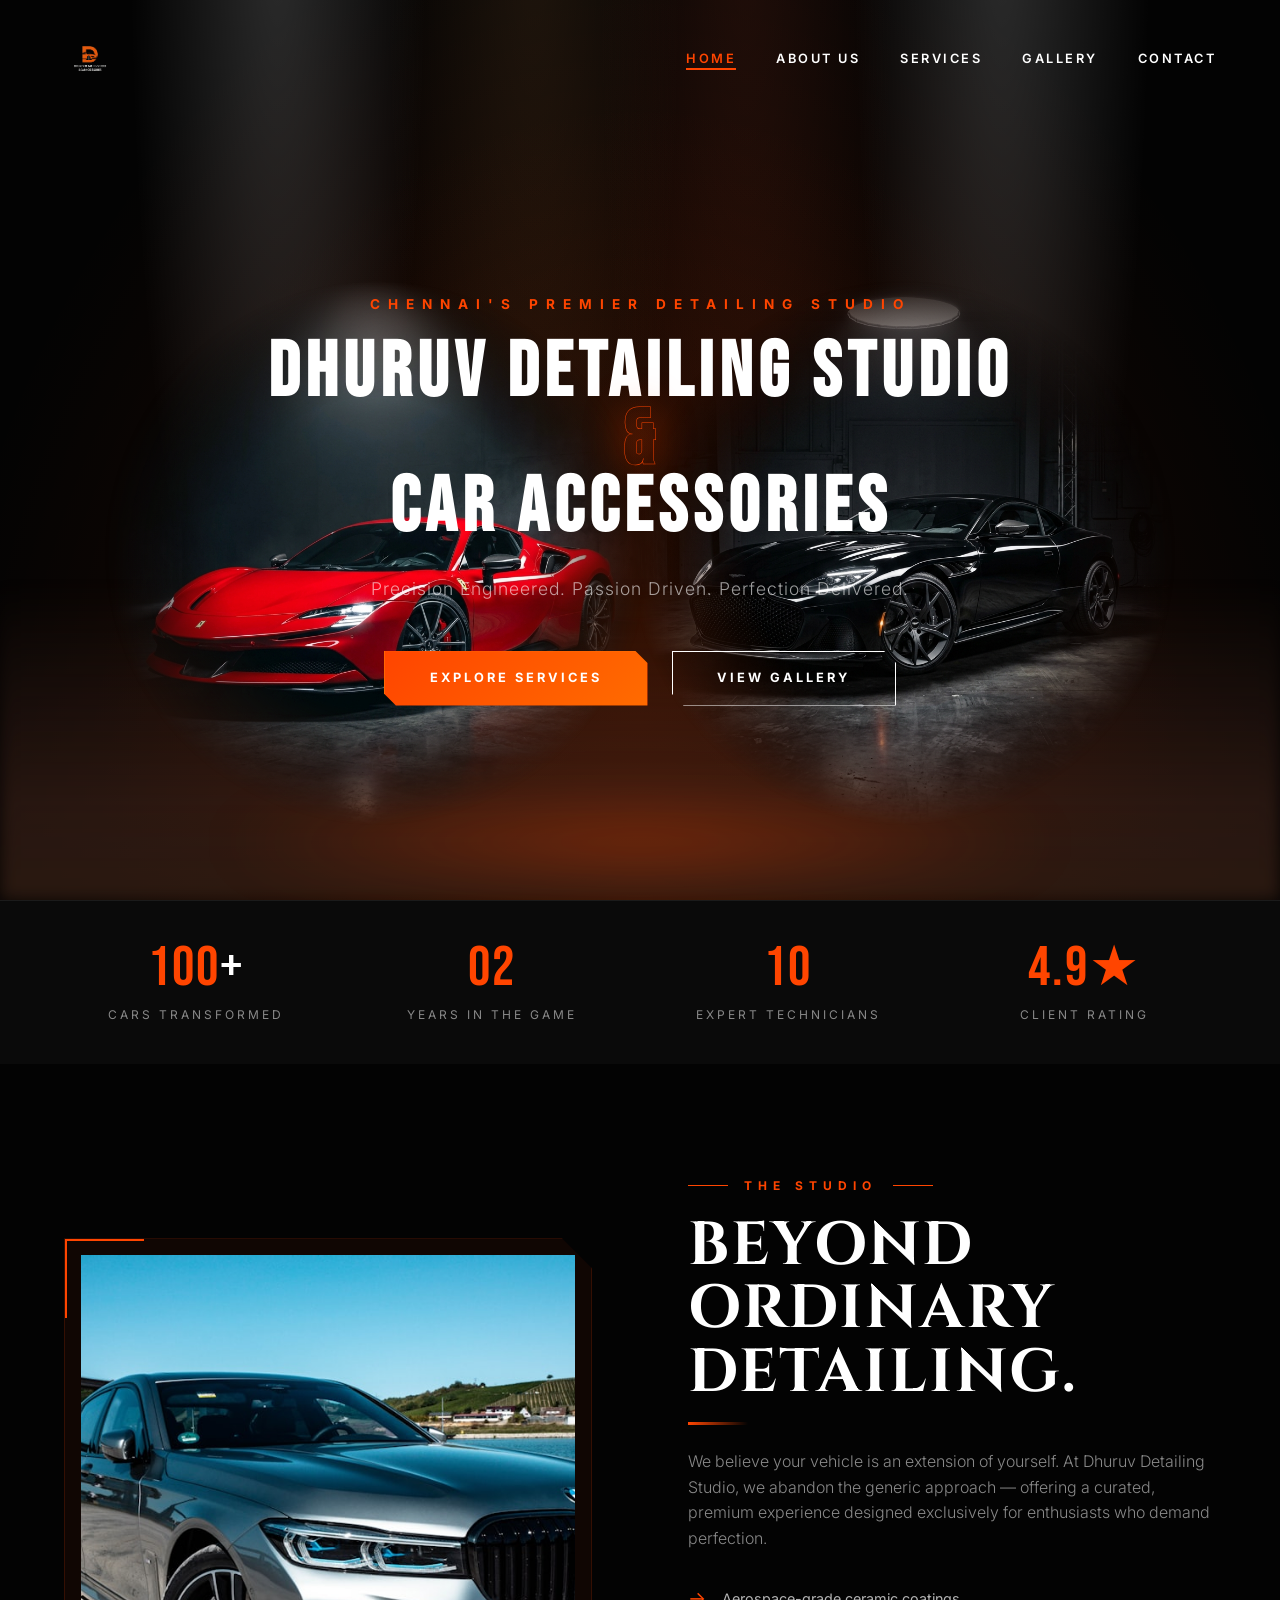
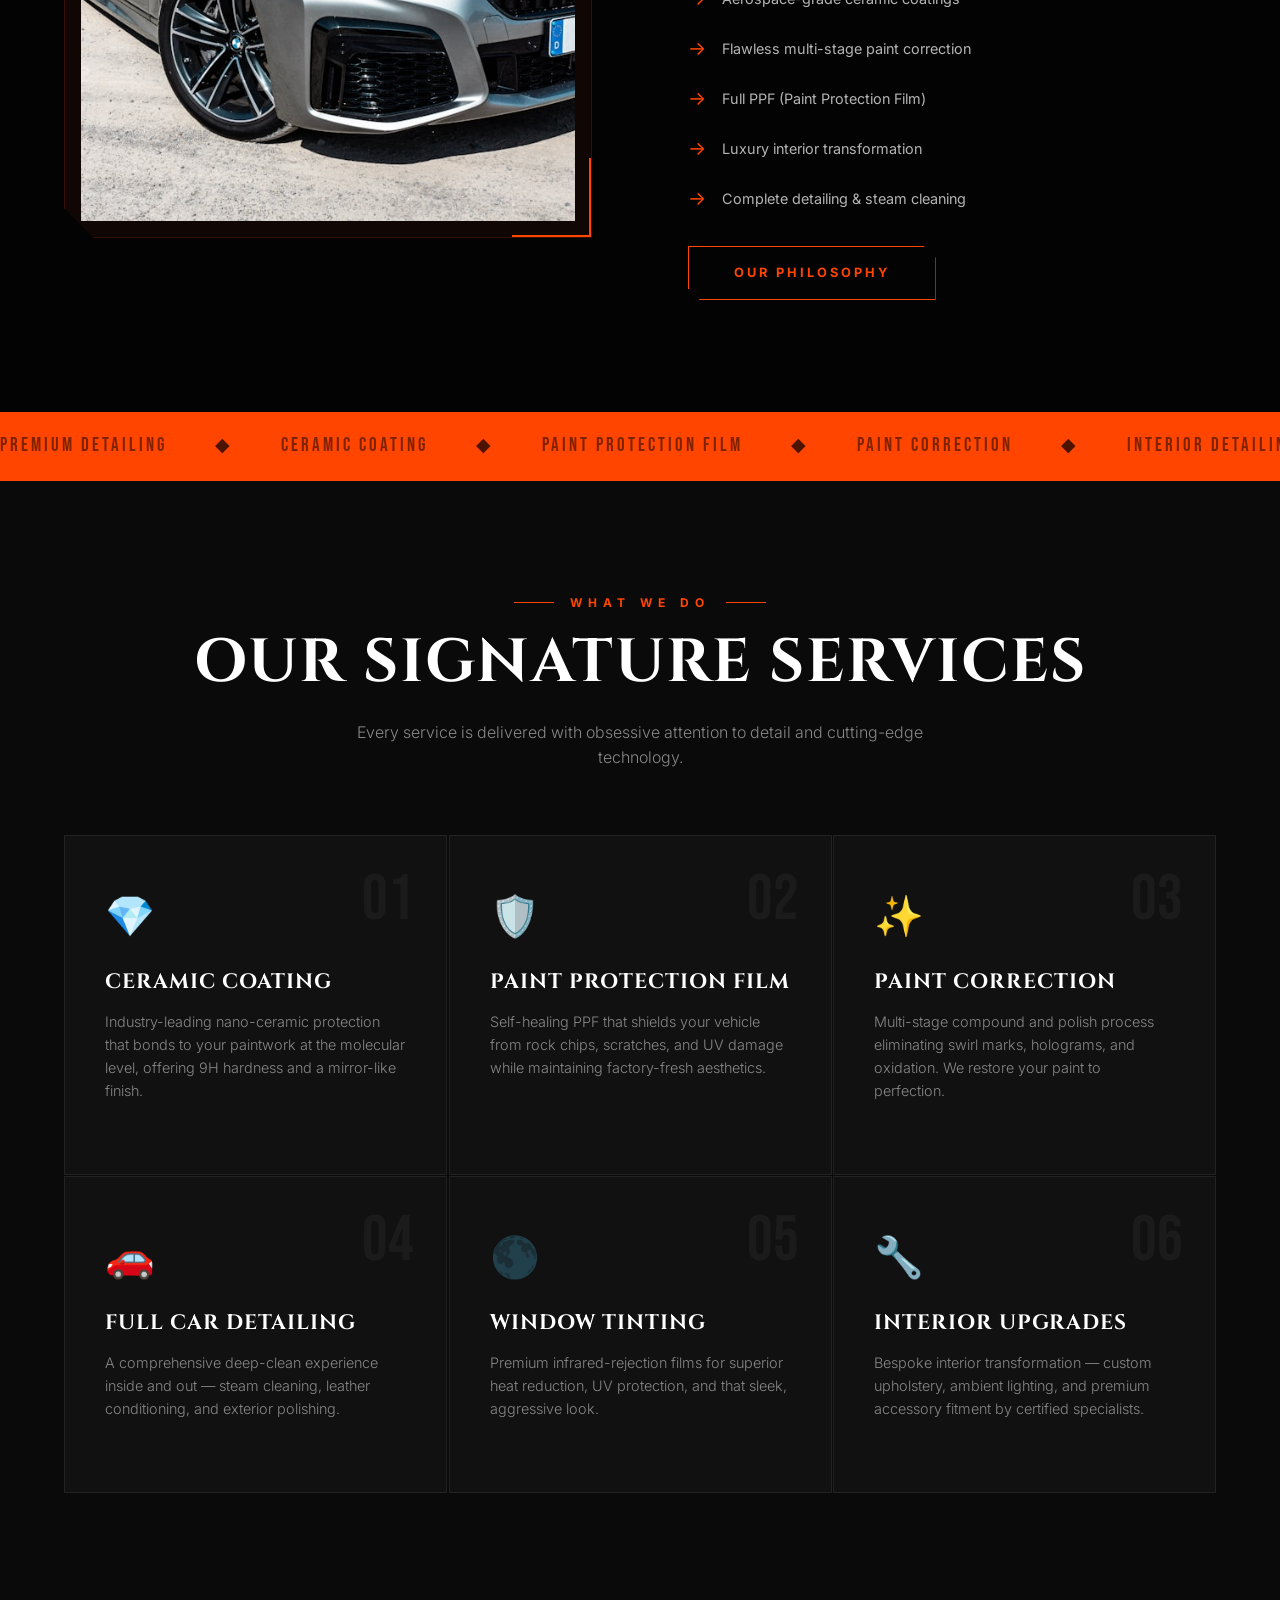
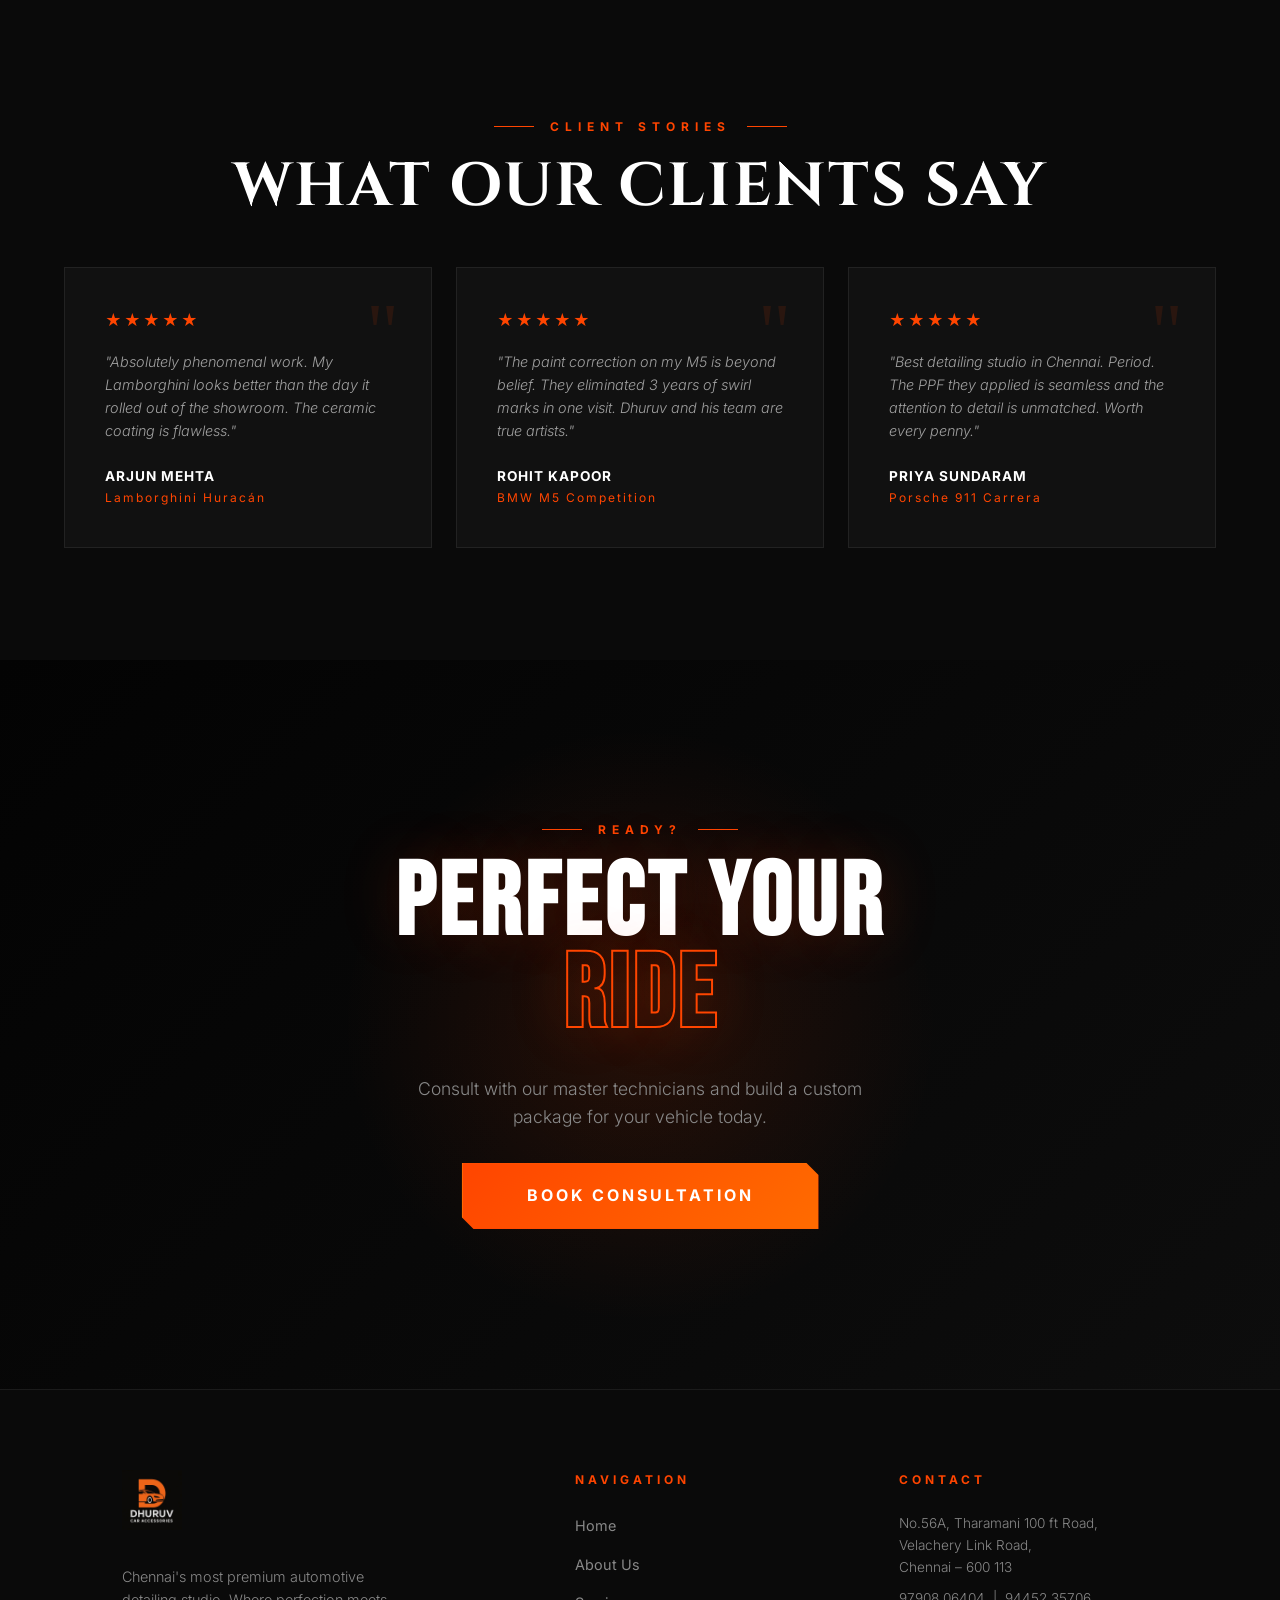
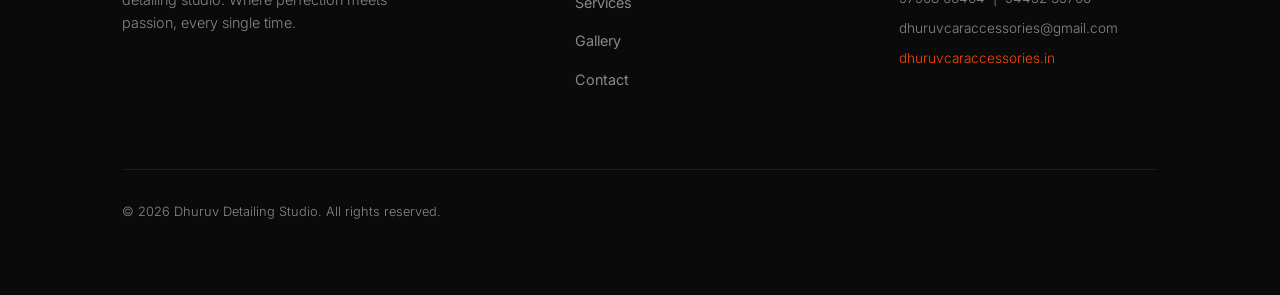
==== index.html @ 0f6fcf94 "new update" ====
<!DOCTYPE html>
<html lang="en">

<head>
    <meta charset="UTF-8">
    <meta name="viewport" content="width=device-width, initial-scale=1.0">
    <title>Dhuruv Detailing Studio | Premium Automotive Detailing Chennai</title>
    <meta name="description"
        content="Chennai's most premium automotive detailing studio. Paint correction, ceramic coatings, PPF & luxury interior upgrades. Grand Opening April 20, 2026.">
    <link rel="preconnect" href="https://fonts.googleapis.com">
    <link rel="preconnect" href="https://fonts.gstatic.com" crossorigin>
    <link
        href="https://fonts.googleapis.com/css2?family=Bebas+Neue&family=Cinzel:wght@400;700;900&family=Inter:wght@300;400;600;700&display=swap"
        rel="stylesheet">
    <link rel="stylesheet" href="style.css">
    <style>
        /* Page-specific overrides */
        .hero-img-overlay {
            position: absolute;
            inset: 0;
            z-index: 1;
            background: radial-gradient(ellipse at 50% 100%, rgba(255, 69, 0, 0.15) 0%, transparent 80%);
        }

        .car-container {
            position: absolute;
            bottom: 8%;
            left: 50%;
            transform: translateX(-50%);
            width: 100%;
            max-width: 1200px;
            display: flex;
            justify-content: center;
            align-items: flex-end;
            z-index: 6;
        }

        .car-red {
            width: 48%;
            max-width: 550px;
            object-fit: contain;
            opacity: 0;
            mix-blend-mode: lighten;
            -webkit-mask-image: radial-gradient(ellipse at center, rgba(0, 0, 0, 1) 40%, rgba(0, 0, 0, 0) 70%);
            mask-image: radial-gradient(ellipse at center, rgba(0, 0, 0, 1) 40%, rgba(0, 0, 0, 0) 70%);
            animation: carRevealLeft 2s cubic-bezier(0.16, 1, 0.3, 1) 0.6s forwards;
            margin-right: -2%;
            z-index: 2;
        }

        .car-black {
            width: 48%;
            max-width: 550px;
            object-fit: contain;
            opacity: 0;
            mix-blend-mode: lighten;
            -webkit-mask-image: radial-gradient(ellipse at center, rgba(0, 0, 0, 1) 40%, rgba(0, 0, 0, 0) 70%);
            mask-image: radial-gradient(ellipse at center, rgba(0, 0, 0, 1) 40%, rgba(0, 0, 0, 0) 70%);
            animation: carRevealRight 2s cubic-bezier(0.16, 1, 0.3, 1) 0.8s forwards;
            z-index: 1;
        }

        @keyframes carRevealLeft {
            from {
                opacity: 0;
                transform: translateX(-150px) translateY(30px) scale(0.95);
            }

            to {
                opacity: 1;
                transform: translateX(0) translateY(0) scale(1);
            }
        }

        @keyframes carRevealRight {
            from {
                opacity: 0;
                transform: translateX(150px) translateY(30px) scale(0.95);
            }

            to {
                opacity: 1;
                transform: translateX(0) translateY(0) scale(1);
            }
        }

        .car-glow-floor {
            position: absolute;
            bottom: 2%;
            left: 50%;
            transform: translateX(-50%);
            width: 1000px;
            max-width: 90%;
            height: 80px;
            background: radial-gradient(ellipse, rgba(255, 69, 0, 0.5) 0%, transparent 60%);
            z-index: 5;
            filter: blur(30px);
            animation: floorGlowPulse 4s ease-in-out infinite;
        }

        @keyframes floorGlowPulse {

            0%,
            100% {
                opacity: 0.8;
                transform: translateX(-50%) scaleX(1);
            }

            50% {
                opacity: 1;
                transform: translateX(-50%) scaleX(1.15);
            }
        }
        
        /* Testimonials */
        .testimonials-section {
            background: var(--clr-bg-2);
        }

        .testimonials-grid {
            display: grid;
            grid-template-columns: repeat(3, 1fr);
            gap: 1.5rem;
            margin-top: 3rem;
        }

        .testimonial-card {
            background: var(--clr-bg-3);
            border: 1px solid var(--clr-border);
            padding: 2.5rem;
            position: relative;
            transition: var(--transition);
        }

        .testimonial-card:hover {
            border-color: rgba(255, 69, 0, 0.2);
            transform: translateY(-4px);
        }

        .testimonial-quote {
            position: absolute;
            top: 1.5rem;
            right: 2rem;
            font-size: 5rem;
            color: var(--clr-accent);
            opacity: 0.1;
            font-family: serif;
            line-height: 1;
        }

        .testimonial-stars {
            color: var(--clr-accent);
            font-size: 1rem;
            margin-bottom: 1rem;
            letter-spacing: 2px;
        }

        .testimonial-text {
            font-size: 0.9rem;
            font-style: italic;
            margin-bottom: 1.5rem;
            color: rgba(255, 255, 255, 0.6);
        }

        .testimonial-author {
            font-size: 0.85rem;
            font-weight: 700;
            text-transform: uppercase;
            letter-spacing: 1px;
        }

        .testimonial-car {
            font-size: 0.75rem;
            color: var(--clr-accent);
            letter-spacing: 2px;
        }

        @media(max-width: 768px) {
            .testimonials-grid {
                grid-template-columns: 1fr;
            }

            .car-silhouette {
                width: 100%;
            }
        }
    </style>
</head>

<body>

    <!-- Navigation -->
    <nav class="navbar" id="mainNav">
        <div class="nav-container">
            <a href="index.html" class="logo">
                <img src="images/logo1.png" alt="Dhuruv Detailing Studio" class="nav-logo-img">
            </a>
            <ul class="nav-links">
                <li><a href="index.html" class="active">Home</a></li>
                <li><a href="about.html">About Us</a></li>
                <li><a href="shop.html">Services</a></li>
                <li><a href="gallery.html">Gallery</a></li>
                <li><a href="contact.html">Contact</a></li>
            </ul>
            <div class="hamburger" id="hamburger" onclick="toggleMenu()">
                <span></span><span></span><span></span>
            </div>


          <!-- Mobile Menu -->
    <div class="mobile-menu" id="mobileMenu">
        <span class="mobile-close" onclick="toggleMenu()">✕</span>
        <a href="index.html" onclick="toggleMenu()">Home</a>
        <a href="about.html" onclick="toggleMenu()">About Us</a>
        <a href="shop.html" onclick="toggleMenu()">Services</a>
        <a href="gallery.html" onclick="toggleMenu()">Gallery</a>
        <a href="contact.html" onclick="toggleMenu()">Contact</a>
    </div>


        </div>
    </nav>

   

    <!-- HERO SECTION -->
    <header class="hero-fs" id="home">

        <!-- Dark gradient base -->
        <div class="hero-bg"></div>
        <div class="hero-img-overlay"></div>

        <!-- Spotlights -->
        <div class="hero-spotlights">
            <div class="spotlight spotlight-1"></div>
            <div class="spotlight spotlight-2"></div>
            <div class="spotlight spotlight-3"></div>
            <div class="spotlight spotlight-4"></div>
        </div>

        <!-- Smoke -->
        <div class="smoke-container">
            <div class="smoke-layer smoke-1"></div>
            <div class="smoke-layer smoke-2"></div>
            <div class="smoke-layer smoke-3"></div>
            <div class="smoke-layer smoke-4"></div>
        </div>
        <div class="ground-smoke"></div>

        <!-- Lightning Bolts -->
        <div class="lightning-container">
            <div class="lightning-bolt bolt-1"></div>
            <div class="lightning-bolt bolt-2"></div>
            <div class="lightning-bolt bolt-3"></div>
            <div class="lightning-flash"></div>
            <div class="lightning-flash lightning-flash-2"></div>
            <div class="lightning-flash lightning-flash-3"></div>
        </div>

        <!-- Ember Particles -->
        <div class="particles-container" id="particles"></div>

        <!-- Car floor glow -->
        <div class="car-glow-floor"></div>

        <!-- Dual Cars (Using the poster aesthetic) -->
        <div class="car-container">
            <img src="images/red_car.png"
                alt="Red Sports Car" class="car-red">
            <img src="images/black_car.png"
                alt="Black Sports Car" class="car-black">
        </div>

        <!-- Floor reflection -->
        <div class="hero-floor"></div>

        <!-- Hero Content -->
        <div class="hero-content">
            <span class="hero-eyebrow">Chennai's Premier Detailing Studio</span>
            <h1 class="hero-headline">
                <span class="top">DHURUV DETAILING STUDIO</span>
                <span class="mid">&</span>
                <span class="bottom">CAR ACCESSORIES</span>
            </h1>
            <p class="hero-sub">Precision Engineered. Passion Driven. Perfection Delivered.</p>
            <div class="hero-ctas">
                <a href="shop.html" class="btn btn-primary">Explore Services</a>
                <a href="gallery.html" class="btn btn-secondary">View Gallery</a>
            </div>
        </div>

       

        <!-- Scroll indicator -->
        <!-- <div class="scroll-indicator">
            <span>SCROLL</span>
            <div class="scroll-line"></div>
        </div> -->

    </header>

   
    <!-- STATS BAR -->
    <div class="stats-bar">
        <div class="stats-grid">
            <div class="reveal reveal-delay-1">
                <div class="stat-num">100<span style="color:#fff">+</span></div>
                <div class="stat-sub">Cars Transformed</div>
            </div>
            <div class="reveal reveal-delay-2">
                <div class="stat-num">02</div>
                <div class="stat-sub">Years in the Game</div>
            </div>
            <div class="reveal reveal-delay-3">
                <div class="stat-num">10</div>
                <div class="stat-sub">Expert Technicians</div>
            </div>
            <div class="reveal reveal-delay-4">
                <div class="stat-num">4.9<span style="color:var(--clr-accent)">★</span></div>
                <div class="stat-sub">Client Rating</div>
            </div>
        </div>
    </div>

    <!-- ABOUT SPLIT SECTION -->
    <section class="section" style="background: var(--clr-bg);">
        <div class="split-section">
            <div class="split-image-wrap reveal-left">
                <img src="images/service-3.jpg"
                    alt="Detailing precision">
                <div class="split-image-accent"></div>
                <div class="split-image-accent-tl"></div>
            </div>
            <div class="content-box reveal-right">
                <div class="section-label">The Studio</div>
                <h2 class="section-title">Beyond Ordinary Detailing.</h2>
                <p>We believe your vehicle is an extension of yourself. At Dhuruv Detailing Studio, we abandon the
                    generic approach — offering a curated, premium experience designed exclusively for enthusiasts who
                    demand perfection.</p>
                <ul class="icon-list">
                    <li>Aerospace-grade ceramic coatings</li>
                    <li>Flawless multi-stage paint correction</li>
                    <li>Full PPF (Paint Protection Film)</li>
                    <li>Luxury interior transformation</li>
                    <li>Complete detailing & steam cleaning</li>
                </ul>
                <a href="about.html" class="btn btn-ghost">Our Philosophy</a>
            </div>
        </div>
    </section>

    <!-- MARQUEE -->
    <div class="marquee-section">
        <div class="marquee-track" id="marqueeTrack">
            <span>Premium Detailing</span><span class="dot">◆</span>
            <span>Ceramic Coating</span><span class="dot">◆</span>
            <span>Paint Protection Film</span><span class="dot">◆</span>
            <span>Paint Correction</span><span class="dot">◆</span>
            <span>Interior Detailing</span><span class="dot">◆</span>
            <span>Tinting</span><span class="dot">◆</span>
            <span>Premium Detailing</span><span class="dot">◆</span>
            <span>Ceramic Coating</span><span class="dot">◆</span>
            <span>Paint Protection Film</span><span class="dot">◆</span>
            <span>Paint Correction</span><span class="dot">◆</span>
            <span>Interior Detailing</span><span class="dot">◆</span>
            <span>Tinting</span><span class="dot">◆</span>
        </div>
    </div>

    <!-- SERVICES SECTION -->
    <section class="section services-section">
        <div class="container text-center">
            <div class="section-label" style="justify-content:center;">What We Do</div>
            <h2 class="section-title reveal">Our Signature Services</h2>
            <p class="reveal" style="max-width:600px; margin: 0 auto 0;">Every service is delivered with obsessive
                attention to detail and cutting-edge technology.</p>
        </div>
        <div class="services-grid" style="max-width:1400px; margin: 4rem auto 0; padding: 0 5%;">
            <div class="service-card reveal reveal-delay-1">
                <span class="service-number">01</span>
                <span class="service-icon">💎</span>
                <h3>Ceramic Coating</h3>
                <p>Industry-leading nano-ceramic protection that bonds to your paintwork at the molecular level,
                    offering 9H hardness and a mirror-like finish.</p>
            </div>
            <div class="service-card reveal reveal-delay-2">
                <span class="service-number">02</span>
                <span class="service-icon">🛡️</span>
                <h3>Paint Protection Film</h3>
                <p>Self-healing PPF that shields your vehicle from rock chips, scratches, and UV damage while
                    maintaining factory-fresh aesthetics.</p>
            </div>
            <div class="service-card reveal reveal-delay-3">
                <span class="service-number">03</span>
                <span class="service-icon">✨</span>
                <h3>Paint Correction</h3>
                <p>Multi-stage compound and polish process eliminating swirl marks, holograms, and oxidation. We restore
                    your paint to perfection.</p>
            </div>
            <div class="service-card reveal reveal-delay-1">
                <span class="service-number">04</span>
                <span class="service-icon">🚗</span>
                <h3>Full Car Detailing</h3>
                <p>A comprehensive deep-clean experience inside and out — steam cleaning, leather conditioning, and
                    exterior polishing.</p>
            </div>
            <div class="service-card reveal reveal-delay-2">
                <span class="service-number">05</span>
                <span class="service-icon">🌑</span>
                <h3>Window Tinting</h3>
                <p>Premium infrared-rejection films for superior heat reduction, UV protection, and that sleek,
                    aggressive look.</p>
            </div>
            <div class="service-card reveal reveal-delay-3">
                <span class="service-number">06</span>
                <span class="service-icon">🔧</span>
                <h3>Interior Upgrades</h3>
                <p>Bespoke interior transformation — custom upholstery, ambient lighting, and premium accessory fitment
                    by certified specialists.</p>
            </div>
        </div>
    </section>

    <!-- /* GRAND OPENING EVENT BANNER
    <section class="event-banner">
        <div class="event-banner-bg"></div>
        <div class="event-banner-smoke"></div>

        Mini lightning inside banner
        <div style="position:absolute;inset:0;pointer-events:none;overflow:hidden;z-index:1;">
            <div
                style="position:absolute;top:0;left:15%;width:2px;height:70%;background:linear-gradient(to bottom,transparent,rgba(255,150,100,0.6),transparent);filter:blur(2px);animation:strikeBolt 8s ease-in-out infinite 1s;opacity:0;">
            </div>
            <div
                style="position:absolute;top:0;right:20%;width:2px;height:60%;background:linear-gradient(to bottom,transparent,rgba(255,200,150,0.5),transparent);filter:blur(2px);animation:strikeBolt 11s ease-in-out infinite 5s;opacity:0;">
            </div>
        </div>

        <div class="event-content">
            <div>
                <div class="section-label" style="color:var(--clr-accent);">You Are Invited</div>
                <div class="event-title reveal-left">
                    <span>GRAND</span><br>
                    <span class="accent-line">OPENING</span>
                </div>
                <p style="margin-top:2rem; max-width:420px; font-size:1.1rem; color:rgba(255,255,255,0.5);">
                    We're expanding! Join us for the grand opening of our new Tharamani branch — where perfection meets
                    passion.
                </p>
                <a href="contact.html" class="btn btn-primary" style="margin-top:2rem;">Book a Spot</a>
            </div>
            <div class="event-details reveal-right">
                <div class="event-item">
                    <div class="label">Date</div>
                    <div class="value">Monday, 20th April 2026</div>
                </div>
                <div class="event-item">
                    <div class="label">Time</div>
                    <div class="value">9:00 AM Onwards</div>
                </div>
                <div class="event-item">
                    <div class="label">Location</div>
                    <div class="value" style="font-size:1.2rem;">Tharamani 100 ft Road</div>
                    <div class="sub">No.56A, Velachery Link Road, Chennai 600 113</div>
                </div>
                <div class="event-item">
                    <div class="label">Tagline</div>
                    <div class="value" style="font-size:1rem; font-family:var(--font-display); letter-spacing:2px;">
                        </div>
                </div>
            </div>
        </div>
    </section> -->

    <!-- TESTIMONIALS -->
    <section class="section testimonials-section">
        <div class="container">
            <div class="text-center">
                <div class="section-label" style="justify-content:center;">Client Stories</div>
                <h2 class="section-title reveal">What Our Clients Say</h2>
            </div>
            <div class="testimonials-grid">
                <div class="testimonial-card reveal reveal-delay-1">
                    <div class="testimonial-quote">"</div>
                    <div class="testimonial-stars">★★★★★</div>
                    <p class="testimonial-text">"Absolutely phenomenal work. My Lamborghini looks better than the day it
                        rolled out of the showroom. The ceramic coating is flawless."</p>
                    <div class="testimonial-author">Arjun Mehta</div>
                    <div class="testimonial-car">Lamborghini Huracán</div>
                </div>
                <div class="testimonial-card reveal reveal-delay-2">
                    <div class="testimonial-quote">"</div>
                    <div class="testimonial-stars">★★★★★</div>
                    <p class="testimonial-text">"The paint correction on my M5 is beyond belief. They eliminated 3 years
                        of swirl marks in one visit. Dhuruv and his team are true artists."</p>
                    <div class="testimonial-author">Rohit Kapoor</div>
                    <div class="testimonial-car">BMW M5 Competition</div>
                </div>
                <div class="testimonial-card reveal reveal-delay-3">
                    <div class="testimonial-quote">"</div>
                    <div class="testimonial-stars">★★★★★</div>
                    <p class="testimonial-text">"Best detailing studio in Chennai. Period. The PPF they applied is
                        seamless and the attention to detail is unmatched. Worth every penny."</p>
                    <div class="testimonial-author">Priya Sundaram</div>
                    <div class="testimonial-car">Porsche 911 Carrera</div>
                </div>
            </div>
        </div>
    </section>

    <!-- CTA SECTION -->
    <section class="cta-section">
        <div class="cta-bg-glow"></div>
        <div class="container" style="position:relative;z-index:2;">
            <div class="section-label" style="justify-content:center;" class="reveal">Ready?</div>
            <h2 class="bold-title reveal">PERFECT YOUR<br><span
                    style="-webkit-text-stroke:2px var(--clr-accent);color:transparent;">RIDE</span></h2>
            <p class="reveal" style="max-width:500px; margin: 2rem auto; font-size:1.1rem;">
                Consult with our master technicians and build a custom package for your vehicle today.
            </p>
            <a href="contact.html" class="btn btn-primary reveal" style="font-size:1rem; padding:1.2rem 4rem;">Book
                Consultation</a>
        </div>
    </section>

    <!-- FOOTER -->
    <footer>
        <div class="container">
            <div class="footer-grid">
                <div class="footer-brand">
                    <a href="index.html">
                       <div class="left-cont"> <img src="images/logo.jpg" alt="Dhuruv Detailing Studio" class="footer-logo-img"> </div>
                    </a>
                    <p>Chennai's most premium automotive detailing studio. Where perfection meets passion, every single
                        time.</p>
                </div>
                <div class="footer-nav">
                    <h4>Navigation</h4>
                    <ul>
                        <li><a href="index.html">Home</a></li>
                        <li><a href="about.html">About Us</a></li>
                        <li><a href="shop.html">Services</a></li>
                        <li><a href="gallery.html">Gallery</a></li>
                        <li><a href="contact.html">Contact</a></li>
                    </ul>
                </div>
                <div class="footer-contact">
                    <h4>Contact</h4>
                    <p>No.56A, Tharamani 100 ft Road,<br>Velachery Link Road,<br>Chennai – 600 113</p>
                    <p style="margin-top:0.6rem;"><a href="tel:9790806404" style="color:var(--clr-sub);">97908 06404</a>
                        &nbsp;|&nbsp; <a href="tel:9445235706" style="color:var(--clr-sub);">94452 35706</a></p>
                    <p style="margin-top:0.4rem;"><a href="mailto:dhuruvcaraccessories@gmail.com"
                            style="color:var(--clr-sub);">dhuruvcaraccessories@gmail.com</a></p>
                    <p style="margin-top:0.4rem;"><a href="https://dhuruvcaraccessories.in" target="_blank"
                            style="color:var(--clr-accent);">dhuruvcaraccessories.in</a></p>
                </div>
            </div>
            <div class="footer-bottom">
                <p>© 2026 Dhuruv Detailing Studio. All rights reserved.</p>
                <!-- <p>Arrive Ordinary. Depart Exceptional. ✨</p> -->
            </div>
        </div>
    </footer>

    <script>
        // ─── Navbar scroll ───
        const nav = document.getElementById('mainNav');
        window.addEventListener('scroll', () => {
            nav.classList.toggle('scrolled', window.scrollY > 60);
        });

        // ─── Mobile menu ───
        function toggleMenu() {
            document.getElementById('mobileMenu').classList.toggle('open');
        }

        // ─── Scroll reveal ───
        const revealObserver = new IntersectionObserver((entries) => {
            entries.forEach(e => { if (e.isIntersecting) e.target.classList.add('active'); });
        }, { threshold: 0.12, rootMargin: '0px 0px -50px 0px' });

        document.querySelectorAll('.reveal, .reveal-left, .reveal-right').forEach(el => revealObserver.observe(el));

        // ─── Countdown Timer ───
        function updateCountdown() {
            const target = new Date('April 20, 2026 09:00:00').getTime();
            const now = new Date().getTime();
            const diff = target - now;

            if (diff <= 0) {
                document.getElementById('cd-days').textContent = '00';
                document.getElementById('cd-hours').textContent = '00';
                document.getElementById('cd-mins').textContent = '00';
                document.getElementById('cd-secs').textContent = '00';
                return;
            }

            const d = Math.floor(diff / (1000 * 60 * 60 * 24));
            const h = Math.floor((diff % (1000 * 60 * 60 * 24)) / (1000 * 60 * 60));
            const m = Math.floor((diff % (1000 * 60 * 60)) / (1000 * 60));
            const s = Math.floor((diff % (1000 * 60)) / 1000);

            document.getElementById('cd-days').textContent = String(d).padStart(2, '0');
            document.getElementById('cd-hours').textContent = String(h).padStart(2, '0');
            document.getElementById('cd-mins').textContent = String(m).padStart(2, '0');
            document.getElementById('cd-secs').textContent = String(s).padStart(2, '0');
        }
        setInterval(updateCountdown, 1000);
        updateCountdown();

        // ─── Generate ember particles ───
        const particleContainer = document.getElementById('particles');
        const colors = ['#FF4500', '#FF6B00', '#FF8C00', '#FFB347', '#FF3300'];
        for (let i = 0; i < 40; i++) {
            const p = document.createElement('div');
            p.classList.add('particle');
            const size = Math.random() * 4 + 1;
            const leftPct = Math.random() * 100;
            const dur = Math.random() * 8 + 4;
            const delay = Math.random() * 10;
            const px = (Math.random() - 0.5) * 200;
            p.style.cssText = `
                width: ${size}px; height: ${size}px;
                left: ${leftPct}%;
                bottom: ${Math.random() * 30}%;
                background: ${colors[Math.floor(Math.random() * colors.length)]};
                box-shadow: 0 0 ${size * 3}px currentColor;
                --pdur: ${dur}s;
                --pdelay: ${delay}s;
                --px: ${px}px;
            `;
            particleContainer.appendChild(p);
        }
    </script>
</body>

</html>
---- style.css ----
/* ==============================================
   DHURUV DETAILING STUDIO — ULTIMATE PREMIUM CSS
   ============================================== */

@import url('https://fonts.googleapis.com/css2?family=Bebas+Neue&family=Cinzel:wght@400;700;900&family=Inter:wght@300;400;600;700&display=swap');

:root {
    --clr-bg: #030303;
    --clr-bg-2: #0a0a0a;
    --clr-bg-3: #111111;
    --clr-accent: #FF4500;
    --clr-accent-2: #FF6B00;
    --clr-accent-glow: rgba(255, 69, 0, 0.6);
    --clr-gold: #C9A84C;
    --clr-white: #FFFFFF;
    --clr-sub: #888888;
    --clr-muted: #666666;
    --clr-border: rgba(255, 255, 255, 0.07);
    --font-display: 'Bebas Neue', sans-serif;
    --font-heading: 'Cinzel', serif;
    --font-body: 'Inter', sans-serif;
    --transition: all 0.4s cubic-bezier(0.25, 0.8, 0.25, 1);
}

/* ==============================================
   RESET & BASE
   ============================================== */
*,
*::before,
*::after {
    margin: 0;
    padding: 0;
    box-sizing: border-box;
}

html {
    scroll-behavior: smooth;
}

body {
    font-family: var(--font-body);
    background-color: var(--clr-bg);
    color: var(--clr-white);
    line-height: 1.6;
    overflow-x: hidden;
}

h1,
h2,
h3 {
    line-height: 1.05;
}

p {
    color: var(--clr-sub);
    font-weight: 300;
    margin-bottom: 1.5rem;
}

a {
    text-decoration: none;
    color: inherit;
    transition: var(--transition);
}

ul {
    list-style: none;
}

img {
    max-width: 100%;
    display: block;
}

.container {
    width: 100%;
    max-width: 1400px;
    margin: 0 auto;
    padding: 0 5%;
}

.text-center {
    text-align: center;
}

.section {
    padding: 7rem 0;
}

/* ==============================================
   NAVIGATION
   ============================================== */
.navbar {
    position: fixed;
    top: 0;
    left: 0;
    width: 100%;
    z-index: 1000;
    padding: 2rem 5%;
    transition: var(--transition);
}

.navbar.scrolled {
    background: rgba(3, 3, 3, 0.92);
    backdrop-filter: blur(24px);
    padding: 1.2rem 5%;
    border-bottom: 1px solid rgba(255, 69, 0, 0.15);
    box-shadow: 0 4px 40px rgba(0, 0, 0, 0.5);
}

.nav-container {
    display: flex;
    justify-content: space-between;
    align-items: center;
}

.nav-logo-img {
     height: clamp(60px, 8vw, 120px);
    width: auto;
    object-fit: contain;
}

.footer-logo-img {
   height: 60px;
    width: auto;
    margin: 0 auto 1.2rem auto;
    display: block;
    object-fit: contain;
}

.left-cont{
    display:grid;
    justify-content:start;
}


.nav-links {
    display: flex;
    gap: 2.5rem;
    align-items: center;
}

.nav-links a {
    font-size: 0.8rem;
    font-weight: 600;
    text-transform: uppercase;
    letter-spacing: 2.5px;
    position: relative;
    padding-bottom: 4px;
}

.nav-links a::after {
    content: '';
    position: absolute;
    bottom: 0;
    left: 0;
    width: 0%;
    height: 2px;
    background: var(--clr-accent);
    transition: var(--transition);
}

.nav-links a:hover::after,
.nav-links a.active::after {
    width: 100%;
}

.nav-links a:hover,
.nav-links a.active {
    color: var(--clr-accent);
}

/* Hamburger */
.hamburger {
    display: none;
    flex-direction: column;
    padding: 20px 40px 20px 40px;
    gap: 5px;
    cursor: pointer;
}

.hamburger span {
    width: 26px;
    height: 2px;
    background: #fff;
    transition: var(--transition);
}

/* Mobile menu */
.mobile-menu {
    display: none;
    position: fixed;
    top: 0;
    left: 0;
    width: 100%;
    height: 100%;
    background: rgba(3, 3, 3, 0.97);
    z-index: 999;
    flex-direction: column;
    align-items: center;
    justify-content: center;
    gap: 3rem;
}

.mobile-menu.open {
    display: flex;
}

.mobile-menu a {
    font-size: 2rem;
    font-family: var(--font-display);
    letter-spacing: 4px;
}

.mobile-menu a:hover {
    color: var(--clr-accent);
}

.mobile-close {
    position: absolute;
    top: 2rem;
    right: 5%;
    font-size: 2rem;
    cursor: pointer;
    color: var(--clr-sub);
}

/* ==============================================
   BUTTONS
   ============================================== */
.btn {
    display: inline-flex;
    align-items: center;
    justify-content: center;
    gap: 0.75rem;
    padding: 1rem 2.8rem;
    font-family: var(--font-body);
    font-size: 0.8rem;
    font-weight: 700;
    text-transform: uppercase;
    letter-spacing: 3px;
    border: 1px solid transparent;
    cursor: pointer;
    position: relative;
    overflow: hidden;
    transition: var(--transition);
    clip-path: polygon(0 0, calc(100% - 12px) 0, 100% 12px, 100% 100%, 12px 100%, 0 calc(100% - 12px));
}

.btn::after {
    content: '';
    position: absolute;
    inset: 0;
    background: linear-gradient(135deg, rgba(255, 255, 255, 0.15) 0%, transparent 60%);
    opacity: 0;
    transition: var(--transition);
}

.btn:hover::after {
    opacity: 1;
}

.btn-primary {
    background: linear-gradient(135deg, var(--clr-accent), var(--clr-accent-2));
    color: #fff;
    box-shadow: 0 0 25px rgba(255, 69, 0, 0.4);
}

.btn-primary:hover {
    transform: translateY(-3px);
    box-shadow: 0 0 45px rgba(255, 69, 0, 0.7), 0 10px 30px rgba(0, 0, 0, 0.4);
}

.btn-secondary {
    background: transparent;
    border-color: var(--clr-white);
    color: var(--clr-white);
}

.btn-secondary:hover {
    background: var(--clr-white);
    color: var(--clr-bg);
    transform: translateY(-3px);
}

.btn-ghost {
    background: transparent;
    border-color: var(--clr-accent);
    color: var(--clr-accent);
}

.btn-ghost:hover {
    background: var(--clr-accent);
    color: #fff;
}

/* ==============================================
   TYPOGRAPHY
   ============================================== */
.display-title {
    font-family: var(--font-display);
    font-size: clamp(5rem, 14vw, 12rem);
    line-height: 0.9;
    letter-spacing: 4px;
    text-transform: uppercase;
}

.section-label {
    font-size: 0.75rem;
    font-weight: 700;
    letter-spacing: 6px;
    text-transform: uppercase;
    color: var(--clr-accent);
    display: flex;
    align-items: center;
    gap: 1rem;
    margin-bottom: 1.2rem;
}

.section-label::before,
.section-label::after {
    content: '';
    flex: 1;
    max-width: 40px;
    height: 1px;
    background: var(--clr-accent);
}

.section-title {
    font-family: var(--font-heading);
    font-size: clamp(2rem, 5vw, 3.8rem);
    font-weight: 700;
    letter-spacing: 2px;
    text-transform: uppercase;
    margin-bottom: 1.5rem;
    position: relative;
}

.bold-title {
    font-family: var(--font-display);
    font-size: clamp(3rem, 8vw, 7rem);
    letter-spacing: 4px;
    text-transform: uppercase;
    line-height: 0.9;
}

/* ==============================================
   HERO — CINEMATIC with SMOKE & LIGHTNING
   ============================================== */
/* ==============================================
   DHURUV DETAILING STUDIO — ULTIMATE PREMIUM CSS
   ============================================== */

@import url('https://fonts.googleapis.com/css2?family=Bebas+Neue&family=Cinzel:wght@400;700;900&family=Inter:wght@300;400;600;700&display=swap');

:root {
    --clr-bg: #030303;
    --clr-bg-2: #0a0a0a;
    --clr-bg-3: #111111;
    --clr-accent: #FF4500;
    --clr-accent-2: #FF6B00;
    --clr-accent-glow: rgba(255, 69, 0, 0.6);
    --clr-gold: #C9A84C;
    --clr-white: #FFFFFF;
    --clr-sub: #888888;
    --clr-muted: #666666;
    --clr-border: rgba(255, 255, 255, 0.07);
    --font-display: 'Bebas Neue', sans-serif;
    --font-heading: 'Cinzel', serif;
    --font-body: 'Inter', sans-serif;
    --transition: all 0.4s cubic-bezier(0.25, 0.8, 0.25, 1);
}

/* ==============================================
   RESET & BASE
   ============================================== */
*,
*::before,
*::after {
    margin: 0;
    padding: 0;
    box-sizing: border-box;
}

html {
    scroll-behavior: smooth;
}

body {
    font-family: var(--font-body);
    background-color: var(--clr-bg);
    color: var(--clr-white);
    line-height: 1.6;
    overflow-x: hidden;
}

h1,
h2,
h3 {
    line-height: 1.05;
}

p {
    color: var(--clr-sub);
    font-weight: 300;
    margin-bottom: 1.5rem;
}

a {
    text-decoration: none;
    color: inherit;
    transition: var(--transition);
}

ul {
    list-style: none;
}

img {
    max-width: 100%;
    display: block;
}

.container {
    width: 100%;
    max-width: 1400px;
    margin: 0 auto;
    padding: 0 5%;
}

.text-center {
    text-align: center;
}

.section {
    padding: 7rem 0;
}

/* ==============================================
   NAVIGATION
   ============================================== */
.navbar {
    position: fixed;
    top: 0;
    left: 0;
    width: 100%;
    z-index: 1000;
    padding: 2rem 5%;
    transition: var(--transition);
}

.navbar.scrolled {
    background: rgba(3, 3, 3, 0.92);
    backdrop-filter: blur(24px);
    padding: 1.2rem 5%;
    border-bottom: 1px solid rgba(255, 69, 0, 0.15);
    box-shadow: 0 4px 40px rgba(0, 0, 0, 0.5);
}

.nav-container {
    display: flex;
    justify-content: space-between;
    align-items: center;
}

.nav-logo-img {
    height: 52px;
    width: auto;
    object-fit: contain;
    display: block;
}

.footer-logo-img {
    height: 60px;
    width: auto;
    margin: 0 auto 1.2rem auto;
    display: block;
    object-fit: contain;
}

.nav-links {
    display: flex;
    gap: 2.5rem;
    align-items: center;
}

.nav-links a {
    font-size: 0.8rem;
    font-weight: 600;
    text-transform: uppercase;
    letter-spacing: 2.5px;
    position: relative;
    padding-bottom: 4px;
}

.nav-links a::after {
    content: '';
    position: absolute;
    bottom: 0;
    left: 0;
    width: 0%;
    height: 2px;
    background: var(--clr-accent);
    transition: var(--transition);
}

.nav-links a:hover::after,
.nav-links a.active::after {
    width: 100%;
}

.nav-links a:hover,
.nav-links a.active {
    color: var(--clr-accent);
}

/* Hamburger */
.hamburger {
    display: none;
    flex-direction: column;
    gap: 5px;
    cursor: pointer;
    padding:10px; 
}

.hamburger span {
    width: 26px;
    height: 2px;
    background: #fff;
    transition: var(--transition);
}

/* Mobile menu */
.mobile-menu {
    display: none;
    position: fixed;
    top: 0;
    left: 0;
    width: 100%;
    height: 100%;
    background: rgba(3, 3, 3, 0.97);
    z-index: 999;
    flex-direction: column;
    align-items: center;
    justify-content: center;
    gap: 3rem;
}

.mobile-menu.open {
    display: flex;
}

.mobile-menu a {
    font-size: 2rem;
    font-family: var(--font-display);
    letter-spacing: 4px;
}

.mobile-menu a:hover {
    color: var(--clr-accent);
}

.mobile-close {
    position: absolute;
    top: 2rem;
    right: 8%;
    font-size: 2rem;
    cursor: pointer;
    color: var(--clr-sub);
}

/* ==============================================
   BUTTONS
   ============================================== */
.btn {
    display: inline-flex;
    align-items: center;
    justify-content: center;
    gap: 0.75rem;
    padding: 1rem 2.8rem;
    font-family: var(--font-body);
    font-size: 0.8rem;
    font-weight: 700;
    text-transform: uppercase;
    letter-spacing: 3px;
    border: 1px solid transparent;
    cursor: pointer;
    position: relative;
    overflow: hidden;
    transition: var(--transition);
    clip-path: polygon(0 0, calc(100% - 12px) 0, 100% 12px, 100% 100%, 12px 100%, 0 calc(100% - 12px));
}

.btn::after {
    content: '';
    position: absolute;
    inset: 0;
    background: linear-gradient(135deg, rgba(255, 255, 255, 0.15) 0%, transparent 60%);
    opacity: 0;
    transition: var(--transition);
}

.btn:hover::after {
    opacity: 1;
}

.btn-primary {
    background: linear-gradient(135deg, var(--clr-accent), var(--clr-accent-2));
    color: #fff;
    box-shadow: 0 0 25px rgba(255, 69, 0, 0.4);
}

.btn-primary:hover {
    transform: translateY(-3px);
    box-shadow: 0 0 45px rgba(255, 69, 0, 0.7), 0 10px 30px rgba(0, 0, 0, 0.4);
}

.btn-secondary {
    background: transparent;
    border-color: var(--clr-white);
    color: var(--clr-white);
}

.btn-secondary:hover {
    background: var(--clr-white);
    color: var(--clr-bg);
    transform: translateY(-3px);
}

.btn-ghost {
    background: transparent;
    border-color: var(--clr-accent);
    color: var(--clr-accent);
}

.btn-ghost:hover {
    background: var(--clr-accent);
    color: #fff;
}

/* ==============================================
   TYPOGRAPHY
   ============================================== */
.display-title {
    font-family: var(--font-display);
    font-size: clamp(5rem, 14vw, 12rem);
    line-height: 0.9;
    letter-spacing: 4px;
    text-transform: uppercase;
}

.section-label {
    font-size: 0.75rem;
    font-weight: 700;
    letter-spacing: 6px;
    text-transform: uppercase;
    color: var(--clr-accent);
    display: flex;
    align-items: center;
    gap: 1rem;
    margin-bottom: 1.2rem;
}

.section-label::before,
.section-label::after {
    content: '';
    flex: 1;
    max-width: 40px;
    height: 1px;
    background: var(--clr-accent);
}

.section-title {
    font-family: var(--font-heading);
    font-size: clamp(2rem, 5vw, 3.8rem);
    font-weight: 700;
    letter-spacing: 2px;
    text-transform: uppercase;
    margin-bottom: 1.5rem;
    position: relative;
}

.bold-title {
    font-family: var(--font-display);
    font-size: clamp(3rem, 8vw, 7rem);
    letter-spacing: 4px;
    text-transform: uppercase;
    line-height: 0.9;
}

/* ==============================================
   HERO — CINEMATIC with SMOKE & LIGHTNING
   ============================================== */
.hero-fs {
    height: 100vh;
    min-height: 700px;
    position: relative;
    display: flex;
    align-items: center;
    justify-content: center;
    text-align: center;
    overflow: hidden;
    padding-top: 100px;
/* Prevent overlap with fixed navbar */
}

/* Base dark background */
.hero-bg {
    position: absolute;
    inset: 0;
    z-index: 0;
    background: radial-gradient(ellipse at 50% 80%, #1a0800 0%, #030303 60%);
}

/* Floor reflection / wet ground effect */
.hero-floor {
    position: absolute;
    bottom: 0;
    left: 0;
    width: 100%;
    height: 0%;
    background: linear-gradient(to top, rgba(255, 69, 0, 0.06) 0%, transparent 100%);
    z-index: 1;
}

/* Spotlight beams */
.hero-spotlights {
    position: absolute;
    inset: 0;
    z-index: 1;
    pointer-events: none;
}

.spotlight {
    position: absolute;
    top: -10%;
    width: 300px;
    height: 100%;
    border-radius: 0 0 50% 50%;
    transform-origin: top center;
    opacity: 0.18;
}

.spotlight-1 {
    left: 10%;
    background: radial-gradient(ellipse at top, rgba(255, 255, 255, 0.9), transparent 70%);
    animation: spotSwing1 8s ease-in-out infinite;
}

.spotlight-2 {
    left: 30%;
    background: radial-gradient(ellipse at top, rgba(255, 180, 100, 0.8), transparent 70%);
    animation: spotSwing2 10s ease-in-out infinite 1s;
    opacity: 0.12;
}

.spotlight-3 {
    right: 10%;
    background: radial-gradient(ellipse at top, rgba(255, 255, 255, 0.9), transparent 70%);
    animation: spotSwing1 9s ease-in-out infinite 2s reverse;
}

.spotlight-4 {
    right: 30%;
    background: radial-gradient(ellipse at top, rgba(255, 100, 60, 0.8), transparent 70%);
    animation: spotSwing2 7s ease-in-out infinite 0.5s;
    opacity: 0.13;
}

@keyframes spotSwing1 {

    0%,
    100% {
        transform: rotate(-15deg);
    }

    50% {
        transform: rotate(5deg);
    }
}

@keyframes spotSwing2 {

    0%,
    100% {
        transform: rotate(10deg);
    }

    50% {
        transform: rotate(-8deg);
    }
}

/* Smoke layers - Intensified */
.smoke-container {
    position: absolute;
    inset: 0;
    z-index: 2;
    pointer-events: none;
    overflow: hidden;
}

.smoke-layer {
    position: absolute;
    bottom: -20%;
    left: -10%;
    width: 120%;
    height: 80%;
    border-radius: 50%;
    filter: blur(50px);
    opacity: 0;
    animation: smokeRise var(--dur, 12s) ease-in-out infinite var(--delay, 0s);
}

.smoke-1 {
    background: radial-gradient(ellipse, rgba(150, 150, 160, 0.6) 0%, transparent 70%);
    --dur: 14s;
    --delay: 0s;
    left: -5%;
    width: 60%;
}

.smoke-2 {
    background: radial-gradient(ellipse, rgba(100, 100, 120, 0.5) 0%, transparent 70%);
    --dur: 18s;
    --delay: 4s;
    left: 30%;
    width: 70%;
}

.smoke-3 {
    background: radial-gradient(ellipse, rgba(140, 100, 80, 0.45) 0%, transparent 70%);
    --dur: 16s;
    --delay: 8s;
    left: 60%;
    width: 60%;
}

.smoke-4 {
    background: radial-gradient(ellipse, rgba(80, 80, 100, 0.5) 0%, transparent 70%);
    --dur: 20s;
    --delay: 2s;
    left: 10%;
    width: 80%;
    bottom: -30%;
}

@keyframes smokeRise {
    0% {
        transform: translateY(0) scaleX(1);
        opacity: 0;
    }

    20% {
        opacity: 0.95;
    }

    60% {
        opacity: 0.7;
    }

    100% {
        transform: translateY(-50%) scaleX(1.4);
        opacity: 0;
    }
}

/* Ground smoke drift */
.ground-smoke {
    position: absolute;
    bottom: 0;
    left: 0;
    width: 100%;
    height: 35%;
    z-index: 3;
    pointer-events: none;
    background: linear-gradient(to top,
            rgba(50, 30, 20, 0.8) 0%,
            rgba(70, 40, 30, 0.5) 30%,
            transparent 100%);
    filter: blur(8px);
    animation: groundSmokePulse 5s ease-in-out infinite;
}

@keyframes groundSmokePulse {

    0%,
    100% {
        opacity: 0.8;
    }

    50% {
        opacity: 1;
    }
}

/* Lightning bolts - Intensified */
.lightning-container {
    position: absolute;
    inset: 0;
    z-index: 4;
    pointer-events: none;
    overflow: hidden;
}

.lightning-bolt {
    position: absolute;
    top: 0;
    width: 6px;
    background: linear-gradient(to bottom, rgba(255, 255, 255, 0), #fff, #e0f2fe, rgba(255, 255, 255, 0));
    filter: blur(1px) drop-shadow(0 0 15px #fff) drop-shadow(0 0 30px #aaf);
    transform-origin: top center;
    opacity: 0;
}

.lightning-bolt::before {
    content: '';
    position: absolute;
    inset: -15px;
    background: inherit;
    filter: blur(20px);
    opacity: 0.6;
}

.bolt-1 {
    left: 20%;
    height: 60%;
    transform: rotate(5deg);
    animation: strikeBolt 3s ease-in-out infinite 0.5s;
}

.bolt-2 {
    right: 22%;
    height: 70%;
    transform: rotate(-8deg);
    animation: strikeBolt 6s ease-in-out infinite 3s;
}

.bolt-3 {
    left: 50%;
    height: 50%;
    transform: rotate(3deg);
    animation: strikeBolt 8s ease-in-out infinite 5s;
}

@keyframes strikeBolt {

    0%,
    85%,
    100% {
        opacity: 0;
    }

    86% {
        opacity: 1;
        transform: scaleY(1.05) rotate(5deg);
    }

    87% {
        opacity: 0;
    }

    88% {
        opacity: 0.9;
        transform: scaleY(1.1) rotate(5deg);
    }

    90% {
        opacity: 0;
    }

    92% {
        opacity: 0.8;
        transform: scaleY(1) rotate(5deg);
    }

    95% {
        opacity: 0;
    }
}

/* Lightning flash - Deeper contrast */
.lightning-flash {
    position: absolute;
    inset: 0;
    z-index: 5;
    pointer-events: none;
    background: rgba(200, 220, 255, 0);
    animation: flashBg 6s ease-in-out infinite 0.5s;
}

.lightning-flash-2 {
    animation: flashBg 8s ease-in-out infinite 3s;
}

.lightning-flash-3 {
    animation: flashBg 10s ease-in-out infinite 5s;
}

@keyframes flashBg {

    0%,
    85%,
    100% {
        background: rgba(200, 220, 255, 0);
    }

    86% {
        background: rgba(200, 230, 255, 0.12);
    }

    87% {
        background: rgba(200, 220, 255, 0);
    }

    88% {
        background: rgba(200, 230, 255, 0.08);
    }

    90% {
        background: rgba(200, 220, 255, 0);
    }
}

/* Embers / Particles */
.particles-container {
    position: absolute;
    inset: 0;
    z-index: 4;
    pointer-events: none;
    overflow: hidden;
}

.particle {
    position: absolute;
    border-radius: 50%;
    background: var(--clr-accent);
    animation: particleFloat var(--pdur, 6s) ease-out infinite var(--pdelay, 0s);
    opacity: 0;
}

@keyframes particleFloat {
    0% {
        transform: translateY(0) translateX(0) scale(1);
        opacity: 0;
    }

    10% {
        opacity: 1;
    }

    100% {
        transform: translateY(-120vh) translateX(var(--px, 50px)) scale(0);
        opacity: 0;
    }
}

/* Hero content */
.hero-content {
    position: relative;
    z-index: 10;
    max-width: 1000px;
    padding: 0 2rem;
}

.hero-eyebrow {
    font-size: 0.85rem;
    font-weight: 700;
    letter-spacing: 8px;
    text-transform: uppercase;
    color: var(--clr-accent);
    margin-bottom: 1.5rem;
    display: block;
    animation: fadeInDown 1s ease both;
}

/* .hero-headline {
    font-family: var(--font-display);
    font-size: clamp(4.5rem, 13vw, 11rem);
    line-height: 0.88;
    letter-spacing: 6px;
    text-transform: uppercase;
    margin-bottom: 1rem;
    animation: heroTextReveal 1.2s cubic-bezier(0.16, 1, 0.3, 1) 0.3s both;
} */


.hero-headline {
    text-align: center;
    font-family: var(--font-display);
    text-transform: uppercase;
}

/* FORCE single line */
.top {
    display: block;
    white-space: nowrap;
    font-size: clamp(1.5rem, 6vw, 7rem);
}

/* Next lines */
.mid {
    display: block;
    font-size: clamp(1.5rem, 6vw, 7rem);
  -webkit-text-stroke: 0.5px var(--clr-accent);
    color: transparent;
    text-shadow: 0 0 40px rgba(255, 69, 0, 0.4);
}

.bottom {
    display: block;
    font-size: clamp(1.5rem, 6vw, 7rem);
    
}



.hero-headline .line-accent {
    
}

.hero-headline .line-solid {
    display: block;
}

.hero-sub {
    font-size: clamp(0.9rem, 2vw, 1.1rem);
    font-weight: 300;
    max-width: 600px;
    margin: 2rem auto;
    color: rgba(255, 255, 255, 0.6);
    letter-spacing: 1px;
    animation: fadeInUp 1s ease 0.8s both;
}

.hero-ctas {
    display: flex;
    gap: 1.5rem;
    justify-content: center;
    flex-wrap: wrap;
    margin-top: 3rem;
    animation: fadeInUp 1s ease 1s both;
}


.scroll-indicator {
    position: absolute;
    bottom: 2.5rem;
    left: 50%;
    transform: translateX(-50%);
    display: flex;
    flex-direction: column;
    align-items: center;
    gap: 0.5rem;
    z-index: 10;
    animation: fadeIn 2s ease 2s both;
}

.scroll-line {
    width: 1px;
    height: 50px;
    background: linear-gradient(to bottom, transparent, var(--clr-accent), transparent);
    animation: scrollPulse 2s ease-in-out infinite;
}

.scroll-indicator span {
    font-size: 0.6rem;
    letter-spacing: 4px;
    color: var(--clr-sub);
}

@keyframes scrollPulse {

    0%,
    100% {
        opacity: 0.3;
        transform: scaleY(0.8);
    }

    50% {
        opacity: 1;
        transform: scaleY(1);
    }
}

/* ==============================================
   STATS BAR
   ============================================== */
.stats-bar {
    background: var(--clr-bg-2);
    border-top: 1px solid var(--clr-border);
    border-bottom: 0px solid var(--clr-border);
    padding: 2.5rem 5%;
    position: relative;
    z-index: 10;    
}

.stats-grid {
    display: grid;
    grid-template-columns: repeat(4, 1fr);
    gap: 2rem;
    text-align: center;
    max-width: 1400px;
    margin: 0 auto;
}

.stat-num {
    font-family: var(--font-display);
    font-size: 3.5rem;
    color: var(--clr-accent);
    line-height: 1;
    letter-spacing: 2px;
}

.stat-sub {
    font-size: 0.75rem;
    letter-spacing: 3px;
    text-transform: uppercase;
    color: var(--clr-sub);
    margin-top: 0.5rem;
}

.stat-divider {
    width: 1px;
    height: 60px;
    background: var(--clr-border);
    margin: 0 auto;
}

/* ==============================================
   ABOUT SPLIT SECTION
   ============================================== */
.split-section {
    display: grid;
    grid-template-columns: 1fr 1fr;
    gap: 6rem;
    align-items: center;
    max-width: 1400px;
    margin: 0 auto;
    padding: 0 5%;
}

.split-image-wrap {
    position: relative;
    height: 600px;
    overflow: hidden;
    clip-path: polygon(0 0, calc(100% - 30px) 0, 100% 30px, 100% 100%, 30px 100%, 0 calc(100% - 30px));
}

.split-image-wrap img {
    width: 100%;
    height: 100%;
    object-fit: cover;
    transition: transform 0.8s ease;
}

.split-image-wrap:hover img {
    transform: scale(1.05);
}

.split-image-accent {
    position: absolute;
    bottom: -1px;
    right: -1px;
    width: 80px;
    height: 80px;
    border-bottom: 3px solid var(--clr-accent);
    border-right: 3px solid var(--clr-accent);
}

.split-image-accent-tl {
    position: absolute;
    top: -1px;
    left: -1px;
    width: 80px;
    height: 80px;
    border-top: 3px solid var(--clr-accent);
    border-left: 3px solid var(--clr-accent);
}

.content-box .section-title::after {
    content: '';
    display: block;
    width: 60px;
    height: 3px;
    background: linear-gradient(to right, var(--clr-accent), transparent);
    margin-top: 1rem;
}

.icon-list {
    margin: 2rem 0;
}

.icon-list li {
    display: flex;
    align-items: center;
    gap: 1rem;
    margin-bottom: 1.2rem;
    font-size: 0.9rem;
    color: rgba(255, 255, 255, 0.7);
}

.icon-list li::before {
    content: '→';
    color: var(--clr-accent);
    font-size: 1.2rem;
    flex-shrink: 0;
}

/* ==============================================
   SERVICES GRID
   ============================================== */
.services-section {
    background: var(--clr-bg-2);
}

.services-grid {
    display: grid;
    grid-template-columns: repeat(3, 1fr);
    gap: 1.5px;
    margin-top: 4rem;
}

.service-card {
    position: relative;
    overflow: hidden;
    background: var(--clr-bg-3);
    padding: 3rem 2.5rem;
    border: 1px solid var(--clr-border);
    transition: var(--transition);
    cursor: default;
}

.service-card::before {
    content: '';
    position: absolute;
    inset: 0;
    background: linear-gradient(135deg, rgba(255, 69, 0, 0.05) 0%, transparent 60%);
    opacity: 0;
    transition: var(--transition);
}

.service-card:hover {
    border-color: rgba(255, 69, 0, 0.3);
    transform: translateY(-4px);
}

.service-card:hover::before {
    opacity: 1;
}

.service-card::after {
    content: '';
    position: absolute;
    bottom: 0;
    left: 0;
    width: 0%;
    height: 2px;
    background: var(--clr-accent);
    transition: var(--transition);
}

.service-card:hover::after {
    width: 100%;
}

.service-icon {
    font-size: 2.5rem;
    margin-bottom: 1.5rem;
    display: block;
    transition: transform 0.4s ease;
}

.service-card:hover .service-icon {
    transform: scale(1.2) rotate(-5deg);
}

.service-number {
    position: absolute;
    top: 2rem;
    right: 2rem;
    font-family: var(--font-display);
    font-size: 4rem;
    opacity: 0.04;
    line-height: 1;
}

.service-card h3 {
    font-family: var(--font-heading);
    font-size: 1.3rem;
    letter-spacing: 1px;
    margin-bottom: 1rem;
    text-transform: uppercase;
}

.service-card p {
    font-size: 0.9rem;
}

/* ==============================================
   GRAND OPENING BANNER
   ============================================== */
.event-banner {
    position: relative;
    overflow: hidden;
    padding: 8rem 5%;
    background: linear-gradient(135deg, #0a0200, #1a0500, #0a0200);
}

.event-banner-bg {
    position: absolute;
    inset: 0;
    background: radial-gradient(ellipse at 30% 100%, rgba(255, 69, 0, 0.15) 0%, transparent 60%),
        radial-gradient(ellipse at 70% 0%, rgba(255, 100, 0, 0.1) 0%, transparent 50%);
    animation: eventBgPulse 6s ease-in-out infinite;
}

@keyframes eventBgPulse {

    0%,
    100% {
        opacity: 1;
    }

    50% {
        opacity: 0.7;
    }
}

.event-banner-smoke {
    position: absolute;
    inset: 0;
    pointer-events: none;
    background: radial-gradient(ellipse at bottom, rgba(60, 30, 10, 0.4) 0%, transparent 70%);
    animation: smokeRise2 10s ease-in-out infinite;
}

@keyframes smokeRise2 {
    0% {
        transform: translateY(10px);
        opacity: 0.5;
    }

    50% {
        transform: translateY(-10px);
        opacity: 1;
    }

    100% {
        transform: translateY(10px);
        opacity: 0.5;
    }
}

.event-content {
    position: relative;
    z-index: 2;
    max-width: 1400px;
    margin: 0 auto;
    display: grid;
    grid-template-columns: 1.2fr 1fr;
    gap: 6rem;
    align-items: center;
}

.event-title {
    font-family: var(--font-display);
    font-size: clamp(4rem, 10vw, 9rem);
    line-height: 0.88;
    letter-spacing: 4px;
    text-transform: uppercase;
}

.event-title .accent-line {
    -webkit-text-stroke: 2px var(--clr-accent);
    color: transparent;
}

.event-details {
    display: flex;
    flex-direction: column;
    gap: 2rem;
}

/* ==============================================
   GALLERY PAGE
   ============================================== */
.gallery-section {
    padding: 2rem 0 6rem 0;
}

.gallery-filters {
    display: flex;
    gap: 1rem;
    justify-content: center;
    flex-wrap: wrap;
    margin: 3rem 0 4rem 0;
}

.filter-btn {
    padding: 0.6rem 1.8rem;
    font-size: 0.75rem;
    font-weight: 700;
    letter-spacing: 2px;
    text-transform: uppercase;
    cursor: pointer;
    border: 1px solid var(--clr-border);
    background: transparent;
    color: var(--clr-sub);
    transition: var(--transition);
}

.filter-btn:hover,
.filter-btn.active {
    border-color: var(--clr-accent);
    color: var(--clr-accent);
    background: rgba(255, 69, 0, 0.08);
}

.gallery-grid {
    display: grid;
    grid-template-columns: repeat(auto-fill, minmax(250px, 1fr));
    grid-auto-rows: 250px;
    gap: 15px;
    padding: 0 5%;
    max-width: 1400px;
    margin: 0 auto;
}

.gallery-item {
    position: relative;
    overflow: hidden;
    cursor: pointer;
    background: var(--clr-bg-3);
}

.gallery-item.wide {
    grid-column: span 2;
}

.gallery-item.tall {
    grid-row: span 2;
}

.gallery-item.wide-tall {
    grid-column: span 2;
    grid-row: span 2;
}

.gallery-item img {
    width: 100%;
    height: 100%;
    object-fit: cover;
    transition: transform 0.8s cubic-bezier(0.25, 0.8, 0.25, 1);
    filter: brightness(0.85) saturate(1.1);
}

.gallery-item:hover img {
    transform: scale(1.08);
    filter: brightness(1) saturate(1.3);
}

.gallery-overlay {
    position: absolute;
    inset: 0;
    background: linear-gradient(to top, rgba(0, 0, 0, 0.8) 0%, transparent 60%);
    opacity: 0;
    transition: opacity 0.4s ease;
    display: flex;
    flex-direction: column;
    justify-content: flex-end;
    padding: 1.5rem;
}

.gallery-item:hover .gallery-overlay {
    opacity: 1;
}

.gallery-overlay h4 {
    font-family: var(--font-heading);
    font-size: 1rem;
    letter-spacing: 1px;
    margin-bottom: 0.3rem;
}

.gallery-overlay span {
    font-size: 0.75rem;
    color: var(--clr-accent);
    letter-spacing: 2px;
    text-transform: uppercase;
}

.gallery-zoom-icon {
    position: absolute;
    top: 50%;
    left: 50%;
    transform: translate(-50%, -50%) scale(0);
    width: 60px;
    height: 60px;
    border-radius: 50%;
    border: 2px solid #fff;
    display: flex;
    align-items: center;
    justify-content: center;
    font-size: 1.5rem;
    transition: var(--transition);
    background: rgba(255, 255, 255, 0.1);
    backdrop-filter: blur(4px);
}

.gallery-item:hover .gallery-zoom-icon {
    transform: translate(-50%, -50%) scale(1);
}

/* Lightbox */
.lightbox {
    position: fixed;
    inset: 0;
    z-index: 9999;
    background: rgba(0, 0, 0, 0.95);
    display: none;
    align-items: center;
    justify-content: center;
    opacity: 0;
    transition: opacity 0.3s ease;
}

.lightbox.open {
    display: flex;
    opacity: 1;
}

.lightbox-img {
    max-width: 90vw;
    max-height: 85vh;
    object-fit: contain;
    box-shadow: 0 0 80px rgba(0, 0, 0, 0.8);
}

.lightbox-close {
    position: absolute;
    top: 2rem;
    right: 2rem;
    font-size: 2.5rem;
    cursor: pointer;
    color: rgba(255, 255, 255, 0.6);
    transition: color 0.3s;
}

.lightbox-close:hover {
    color: var(--clr-accent);
}

.lightbox-prev,
.lightbox-next {
    position: absolute;
    top: 50%;
    transform: translateY(-50%);
    font-size: 3rem;
    cursor: pointer;
    color: rgba(255, 255, 255, 0.5);
    background: rgba(255, 255, 255, 0.05);
    border: 1px solid rgba(255, 255, 255, 0.1);
    width: 60px;
    height: 60px;
    display: flex;
    align-items: center;
    justify-content: center;
    transition: var(--transition);
}

.lightbox-prev:hover,
.lightbox-next:hover {
    color: var(--clr-accent);
    border-color: var(--clr-accent);
}

.lightbox-prev {
    left: 2rem;
}

.lightbox-next {
    right: 2rem;
}

/* ==============================================
   FULL-WIDTH CALLOUT (Marquee)
   ============================================== */
.marquee-section {
    background: var(--clr-accent);
    padding: 1.2rem 0;
    overflow: hidden;
}

.marquee-track {
    display: flex;
    gap: 3rem;
    white-space: nowrap;
    animation: marquee 20s linear infinite;
}

.marquee-track span {
    font-family: var(--font-display);
    font-size: 1.2rem;
    letter-spacing: 3px;
    color: rgba(0, 0, 0, 0.5);
    flex-shrink: 0;
}

.marquee-track .dot {
    color: rgba(0, 0, 0, 0.7);
}

@keyframes marquee {
    0% {
        transform: translateX(0);
    }

    100% {
        transform: translateX(-50%);
    }
}

/* ==============================================
   CTA SECTION
   ============================================== */
.cta-section {
    position: relative;
    overflow: hidden;
    padding: 10rem 5%;
    text-align: center;
    background: linear-gradient(135deg, var(--clr-bg) 0%, #0d0d0d 100%);
}

.cta-bg-glow {
    position: absolute;
    top: 50%;
    left: 50%;
    transform: translate(-50%, -50%);
    width: 600px;
    height: 600px;
    border-radius: 50%;
    background: radial-gradient(circle, rgba(255, 69, 0, 0.12) 0%, transparent 70%);
    animation: glowPulse 4s ease-in-out infinite;
}

@keyframes glowPulse {

    0%,
    100% {
        transform: translate(-50%, -50%) scale(1);
        opacity: 0.8;
    }

    50% {
        transform: translate(-50%, -50%) scale(1.2);
        opacity: 1;
    }
}

.cta-section .bold-title {
    text-shadow: 0 0 60px rgba(255, 69, 0, 0.2);
    margin-bottom: 1.5rem;
}

/* ==============================================
   PAGE HEADER (Inner pages)
   ============================================== */
.page-header {
    height: 55vh;
    min-height: 400px;
    position: relative;
    display: flex;
    align-items: flex-end;
    padding-bottom: 4rem;
    overflow: hidden;
}

.page-header-bg {
    position: absolute;
    inset: 0;
    background-size: cover;
    background-position: center;
    z-index: 0;
    animation: slowZoom 20s ease-in-out infinite alternate;
}

@keyframes slowZoom {
    0% {
        transform: scale(1);
    }

    100% {
        transform: scale(1.1);
    }
}

.page-header::after {
    content: '';
    position: absolute;
    inset: 0;
    z-index: 1;
    background: linear-gradient(to top, var(--clr-bg) 0%, rgba(3, 3, 3, 0.5) 60%, transparent 100%);
}

.page-header .container {
    position: relative;
    z-index: 2;
}

/* ==============================================
   SHOP / SERVICES
   ============================================== */
.shop-grid {
    display: grid;
    grid-template-columns: repeat(auto-fill, minmax(350px, 1fr));
    gap: 1.5rem;
    margin-top: 4rem;
}

.shop-card {
    background: var(--clr-bg-2);
    border: 1px solid var(--clr-border);
    overflow: hidden;
    transition: var(--transition);
    clip-path: polygon(0 0, calc(100% - 20px) 0, 100% 20px, 100% 100%, 20px 100%, 0 calc(100% - 20px));
}

.shop-card:hover {
    border-color: rgba(255, 69, 0, 0.3);
    transform: translateY(-6px);
    box-shadow: 0 20px 60px rgba(0, 0, 0, 0.4);
}

.shop-card-img {
    height: 260px;
    overflow: hidden;
}

.shop-card-img img {
    width: 100%;
    height: 100%;
    object-fit: cover;
    transition: transform 0.8s ease;
}

.shop-card:hover .shop-card-img img {
    transform: scale(1.08);
}

.shop-card-content {
    padding: 2rem 2.5rem 2.5rem;
}

.shop-card-content h3 {
    font-family: var(--font-heading);
    font-size: 1.3rem;
    letter-spacing: 1px;
    margin-bottom: 0.8rem;
}

/* ==============================================
   CONTACT
   ============================================== */
.contact-grid {
    display: grid;
    grid-template-columns: 1fr 1.6fr;
    gap: 5rem;
}

.contact-info-box {
    background: var(--clr-bg-2);
    padding: 3rem;
    border: 1px solid var(--clr-border);
}

.contact-item {
    margin-bottom: 2.5rem;
}

.contact-item h4 {
    font-size: 0.7rem;
    color: var(--clr-accent);
    text-transform: uppercase;
    letter-spacing: 3px;
    margin-bottom: 0.5rem;
}

.contact-item p {
    color: rgba(255, 255, 255, 0.7);
    margin: 0;
}

.google-form-container iframe {
    width: 100%;
    height: 800px;
    border: none;
    background: transparent;
}

/* ==============================================
   FOOTER
   ============================================== */
footer {
    padding: 5rem 5% 3rem;
    border-top: 1px solid var(--clr-border);
    background: var(--clr-bg-2);
}

.footer-grid {
    display: grid;
    grid-template-columns: 1.5fr 1fr 1fr;
    gap: 4rem;
    margin-bottom: 4rem;
}

.footer-brand p {
    font-size: 0.9rem;
    max-width: 300px;
    margin-top: 1rem;
}

.footer-nav h4,
.footer-contact h4 {
    font-size: 0.75rem;
    letter-spacing: 4px;
    text-transform: uppercase;
    color: var(--clr-accent);
    margin-bottom: 1.5rem;
}

.footer-nav ul li {
    margin-bottom: 0.8rem;
}

.footer-nav ul li a {
    font-size: 0.9rem;
    color: var(--clr-sub);
}

.footer-nav ul li a:hover {
    color: var(--clr-white);
}

.footer-contact p {
    font-size: 0.85rem;
    margin-bottom: 0.5rem;
}

.footer-bottom {
    border-top: 1px solid var(--clr-border);
    padding-top: 2rem;
    display: flex;
    justify-content: space-between;
    align-items: center;
    font-size: 0.8rem;
    color: var(--clr-sub);
}

/* ==============================================
   SCROLL REVEAL ANIMATION
   ============================================== */
.reveal {
    opacity: 0;
    transform: translateY(40px);
    transition: opacity 0.9s cubic-bezier(0.25, 0.8, 0.25, 1), transform 0.9s cubic-bezier(0.25, 0.8, 0.25, 1);
}

.reveal.active {
    opacity: 1;
    transform: translateY(0);
}

.reveal-left {
    opacity: 0;
    transform: translateX(-50px);
    transition: opacity 0.9s ease, transform 0.9s ease;
}

.reveal-left.active {
    opacity: 1;
    transform: translateX(0);
}

.reveal-right {
    opacity: 0;
    transform: translateX(50px);
    transition: opacity 0.9s ease, transform 0.9s ease;
}

.reveal-right.active {
    opacity: 1;
    transform: translateX(0);
}

/* Stagger children */
.reveal-delay-1 {
    transition-delay: 0.1s;
}

.reveal-delay-2 {
    transition-delay: 0.2s;
}

.reveal-delay-3 {
    transition-delay: 0.3s;
}

.reveal-delay-4 {
    transition-delay: 0.4s;
}

.reveal-delay-5 {
    transition-delay: 0.5s;
}

/* ==============================================
   GENERAL ANIMATIONS
   ============================================== */
@keyframes fadeInDown {
    from {
        opacity: 0;
        transform: translateY(-20px);
    }

    to {
        opacity: 1;
        transform: translateY(0);
    }
}

@keyframes fadeInUp {
    from {
        opacity: 0;
        transform: translateY(20px);
    }

    to {
        opacity: 1;
        transform: translateY(0);
    }
}

@keyframes fadeIn {
    from {
        opacity: 0;
    }

    to {
        opacity: 1;
    }
}

@keyframes heroTextReveal {
    from {
        opacity: 0;
        transform: translateY(60px) skewY(3deg);
    }

    to {
        opacity: 1;
        transform: translateY(0) skewY(0deg);
    }
}

/* ==============================================
   ABOUT PAGE — WHY CHOOSE US CARDS
   ============================================== */
.about-why-card {
    display: flex;
    align-items: flex-start;
    gap: 1.2rem;
    background: rgba(255, 255, 255, 0.03);
    border: 1px solid rgba(212, 175, 55, 0.12);
    border-left: 3px solid var(--clr-accent);
    padding: 1.5rem 1.8rem;
    transition: var(--transition);
    position: relative;
    overflow: hidden;
}

.about-why-card::before {
    content: '';
    position: absolute;
    inset: 0;
    background: linear-gradient(135deg, rgba(255, 69, 0, 0.04) 0%, transparent 60%);
    opacity: 0;
    transition: var(--transition);
}

.about-why-card:hover {
    border-color: var(--clr-accent);
    transform: translateY(-4px);
    box-shadow: 0 12px 40px rgba(0, 0, 0, 0.3);
}

.about-why-card:hover::before {
    opacity: 1;
}

.about-why-icon {
    font-size: 1.4rem;
    color: var(--clr-accent);
    flex-shrink: 0;
    margin-top: 0.1rem;
    text-shadow: 0 0 14px rgba(255, 69, 0, 0.5);
}

.about-why-card h4 {
    font-family: var(--font-heading);
    font-size: 0.95rem;
    letter-spacing: 1px;
    text-transform: uppercase;
    margin-bottom: 0.4rem;
    color: var(--clr-white);
}

.about-why-card p {
    font-size: 0.85rem;
    color: var(--clr-sub);
    margin: 0;
}

/* ==============================================
   ABOUT PAGE — VISION & MISSION CARDS
   ============================================== */
.about-vm-card {
    background: rgba(255, 255, 255, 0.025);
    border: 1px solid rgba(212, 175, 55, 0.1);
    padding: 3rem;
    position: relative;
    transition: var(--transition);
    clip-path: polygon(0 0, calc(100% - 20px) 0, 100% 20px, 100% 100%, 20px 100%, 0 calc(100% - 20px));
}

.about-vm-card::after {
    content: '';
    position: absolute;
    bottom: 0;
    left: 0;
    width: 0%;
    height: 2px;
    background: var(--clr-accent);
    transition: var(--transition);
}

.about-vm-card:hover {
    border-color: rgba(255, 69, 0, 0.25);
    transform: translateY(-4px);
    box-shadow: 0 20px 60px rgba(0, 0, 0, 0.35);
}

.about-vm-card:hover::after {
    width: 100%;
}

.about-vm-icon {
    width: 72px;
    height: 72px;
    border-radius: 50%;
    background: rgba(255, 69, 0, 0.08);
    border: 1px solid rgba(255, 69, 0, 0.2);
    display: flex;
    align-items: center;
    justify-content: center;
    margin-bottom: 2rem;
    transition: var(--transition);
}

.about-vm-card:hover .about-vm-icon {
    background: rgba(255, 69, 0, 0.15);
    box-shadow: 0 0 24px rgba(255, 69, 0, 0.2);
}

.about-vm-title {
    font-family: var(--font-heading);
    font-size: 1.5rem;
    letter-spacing: 2px;
    text-transform: uppercase;
    margin-bottom: 1.2rem;
    color: var(--clr-white);
}

.about-vm-card p {
    font-size: 0.93rem;
    color: var(--clr-sub);
    margin: 0;
    line-height: 1.8;
}

.about-mission-list {
    list-style: none;
    padding: 0;
    margin: 0;
}

.about-mission-list li {
    font-size: 0.93rem;
    color: var(--clr-sub);
    padding: 0.8rem 0 0.8rem 1.8rem;
    border-bottom: 1px solid rgba(255, 255, 255, 0.05);
    position: relative;
    line-height: 1.7;
}

.about-mission-list li:last-child {
    border-bottom: none;
}

.about-mission-list li::before {
    content: '•';
    position: absolute;
    left: 0;
    color: var(--clr-accent);
    font-size: 1.2rem;
    top: 0.75rem;
}

/* ==============================================
   ABOUT PAGE — FOUNDER SECTION
   ============================================== */
.about-founder-card {
    display: flex;
    gap: 3.5rem;
    align-items: flex-start;
    background: rgba(255, 255, 255, 0.03);
    border: 1px solid rgba(212, 175, 55, 0.12);
    padding: 3.5rem;
    max-width: 1100px;
    margin: 0 auto;
    position: relative;
    clip-path: polygon(0 0, calc(100% - 30px) 0, 100% 30px, 100% 100%, 30px 100%, 0 calc(100% - 30px));
}

.about-founder-card::before {
    content: '';
    position: absolute;
    top: 0;
    left: 0;
    right: 0;
    height: 2px;
    background: linear-gradient(to right, var(--clr-accent), transparent);
}

.about-founder-avatar {
    flex-shrink: 0;
    width: 120px;
    height: 120px;
    border-radius: 50%;
    background: linear-gradient(135deg, rgba(255, 69, 0, 0.1), rgba(255, 69, 0, 0.05));
    border: 2px solid rgba(255, 69, 0, 0.3);
    display: flex;
    align-items: center;
    justify-content: center;
    box-shadow: 0 0 30px rgba(255, 69, 0, 0.1);
}

.about-founder-name {
    font-family: var(--font-heading);
    font-size: 2rem;
    letter-spacing: 2px;
    text-transform: uppercase;
    color: var(--clr-white);
    margin-bottom: 0.4rem;
}

.about-founder-role {
    display: inline-block;
    font-size: 0.75rem;
    font-weight: 700;
    letter-spacing: 3px;
    text-transform: uppercase;
    color: var(--clr-accent);
    padding: 0.35rem 1rem;
    border: 1px solid rgba(255, 69, 0, 0.3);
    background: rgba(255, 69, 0, 0.06);
}

.about-founder-info p {
    font-size: 0.93rem;
    color: var(--clr-sub);
    line-height: 1.8;
    margin-bottom: 0;
}

.about-founder-tags {
    display: flex;
    flex-wrap: wrap;
    gap: 0.7rem;
    margin-top: 1.8rem;
}

.about-founder-tag {
    font-size: 0.72rem;
    font-weight: 700;
    letter-spacing: 1.5px;
    text-transform: uppercase;
    color: rgba(255, 255, 255, 0.6);
    padding: 0.4rem 1rem;
    border: 1px solid rgba(255, 255, 255, 0.1);
    background: rgba(255, 255, 255, 0.03);
    transition: var(--transition);
}

.about-founder-tag:hover {
    border-color: var(--clr-accent);
    color: var(--clr-accent);
}

/* About split-section image style */
.split-image-wrap {
    position: relative;
    padding: 1rem;
    background: rgba(255, 69, 0, 0.05);
    border: 1px solid rgba(255, 69, 0, 0.15);
}

.split-image {
    position: relative;
    height: 550px;
    overflow: hidden;
    clip-path: polygon(0 0, calc(100% - 30px) 0, 100% 30px, 100% 100%, 30px 100%, 0 calc(100% - 30px));
}

.split-image img {
    width: 100%;
    height: 100%;
    object-fit: cover;
    transition: transform 0.8s ease;
}

.split-image:hover img {
    transform: scale(1.05);
}

/* ==============================================
   SERVICES PAGE — PROTECTION CARDS (SECTION 1)
   ============================================== */
.svc-card {
    background: rgba(255, 255, 255, 0.025);
    border: 1px solid rgba(255, 69, 0, 0.12);
    padding: 2.5rem 2rem;
    position: relative;
    transition: var(--transition);
    clip-path: polygon(0 0, calc(100% - 16px) 0, 100% 16px, 100% 100%, 16px 100%, 0 calc(100% - 16px));
    overflow: hidden;
}

.svc-card::after {
    content: '';
    position: absolute;
    bottom: 0;
    left: 0;
    width: 0%;
    height: 2px;
    background: var(--clr-accent);
    transition: var(--transition);
}

.svc-card:hover {
    border-color: rgba(255, 69, 0, 0.35);
    transform: translateY(-5px);
    box-shadow: 0 20px 50px rgba(0, 0, 0, 0.4);
}

.svc-card:hover::after {
    width: 100%;
}

.svc-icon-wrap {
    width: 72px;
    height: 72px;
    border-radius: 50%;
    background: rgba(255, 69, 0, 0.08);
    border: 1px solid rgba(255, 69, 0, 0.2);
    display: flex;
    align-items: center;
    justify-content: center;
    margin-bottom: 1.8rem;
    transition: var(--transition);
}

.svc-card:hover .svc-icon-wrap {
    background: rgba(255, 69, 0, 0.15);
    box-shadow: 0 0 28px rgba(255, 69, 0, 0.25);
}

.svc-num {
    position: absolute;
    top: 1.5rem;
    right: 1.8rem;
    font-family: var(--font-display);
    font-size: 3.5rem;
    opacity: 0.05;
    line-height: 1;
    pointer-events: none;
}

.svc-title {
    font-family: var(--font-heading);
    font-size: 1.1rem;
    letter-spacing: 1px;
    text-transform: uppercase;
    color: var(--clr-white);
    margin-bottom: 1rem;
}

.svc-desc {
    font-size: 0.88rem;
    color: var(--clr-sub);
    line-height: 1.8;
    margin-bottom: 1.5rem;
}

.svc-link {
    font-size: 0.78rem;
    font-weight: 700;
    letter-spacing: 2px;
    text-transform: uppercase;
    color: var(--clr-accent);
    transition: var(--transition);
}

.svc-link:hover {
    letter-spacing: 3px;
}

/* ==============================================
   SERVICES PAGE — DETAILING CARDS (SECTION 2)
   ============================================== */
.svc-detail-card {
    display: flex;
    align-items: flex-start;
    gap: 1.4rem;
    background: rgba(255, 255, 255, 0.03);
    border: 1px solid rgba(255, 69, 0, 0.1);
    border-left: 3px solid var(--clr-accent);
    padding: 1.8rem 1.8rem;
    transition: var(--transition);
    position: relative;
    overflow: hidden;
}

.svc-detail-card::before {
    content: '';
    position: absolute;
    inset: 0;
    background: linear-gradient(135deg, rgba(255, 69, 0, 0.04) 0%, transparent 60%);
    opacity: 0;
    transition: var(--transition);
}

.svc-detail-card:hover {
    border-color: rgba(255, 69, 0, 0.4);
    transform: translateY(-4px);
    box-shadow: 0 16px 45px rgba(0, 0, 0, 0.35);
}

.svc-detail-card:hover::before {
    opacity: 1;
}

/* SVG icon wrapper for Section 2 */
.svc-detail-card .svc-detail-icon {
    flex-shrink: 0;
    width: 72px;
    height: 72px;
    border-radius: 50%;
    background: rgba(255, 69, 0, 0.08);
    border: 1px solid rgba(255, 69, 0, 0.2);
    display: flex;
    align-items: center;
    justify-content: center;
    transition: var(--transition);
}

.svc-detail-card:hover .svc-detail-icon {
    background: rgba(255, 69, 0, 0.16);
    box-shadow: 0 0 28px rgba(255, 69, 0, 0.25);
    transform: rotate(5deg) scale(1.05);
}

.svc-detail-card h4 {
    font-family: var(--font-heading);
    font-size: 1rem;
    letter-spacing: 1px;
    text-transform: uppercase;
    color: var(--clr-white);
    margin-bottom: 0.5rem;
}

.svc-detail-card p {
    font-size: 0.87rem;
    color: var(--clr-sub);
    line-height: 1.8;
    margin: 0;
}

/* ==============================================
   SERVICES PAGE — ACCESSORIES CARDS (SECTION 3)
   ============================================== */
.svc-acc-card {
    background: rgba(255, 255, 255, 0.025);
    border: 1px solid rgba(255, 69, 0, 0.1);
    padding: 2.5rem 2.2rem;
    position: relative;
    transition: var(--transition);
    overflow: hidden;
    clip-path: polygon(0 0, calc(100% - 16px) 0, 100% 16px, 100% 100%, 16px 100%, 0 calc(100% - 16px));
}

.svc-acc-card::before {
    content: '';
    position: absolute;
    inset: 0;
    background: linear-gradient(135deg, rgba(255, 69, 0, 0.05) 0%, transparent 55%);
    opacity: 0;
    transition: var(--transition);
}

.svc-acc-card::after {
    content: '';
    position: absolute;
    bottom: 0;
    left: 0;
    width: 0%;
    height: 2px;
    background: linear-gradient(to right, var(--clr-accent), transparent);
    transition: var(--transition);
}

.svc-acc-card:hover {
    border-color: rgba(255, 69, 0, 0.35);
    transform: translateY(-5px);
    box-shadow: 0 20px 55px rgba(0, 0, 0, 0.4);
}

.svc-acc-card:hover::before {
    opacity: 1;
}

.svc-acc-card:hover::after {
    width: 100%;
}

/* SVG icon wrapper for Section 3 */
.svc-acc-card .svc-acc-icon {
    width: 72px;
    height: 72px;
    border-radius: 50%;
    background: rgba(255, 69, 0, 0.08);
    border: 1px solid rgba(255, 69, 0, 0.2);
    display: flex;
    align-items: center;
    justify-content: center;
    margin-bottom: 1.8rem;
    transition: var(--transition);
}

.svc-acc-card:hover .svc-acc-icon {
    background: rgba(255, 69, 0, 0.16);
    box-shadow: 0 0 35px rgba(255, 69, 0, 0.28);
    transform: scale(1.08);
}

.svc-acc-card h3 {
    font-family: var(--font-heading);
    font-size: 1.05rem;
    letter-spacing: 1px;
    text-transform: uppercase;
    color: var(--clr-white);
    margin-bottom: 0.8rem;
}

.svc-acc-card p {
    font-size: 0.88rem;
    color: var(--clr-sub);
    line-height: 1.8;
    margin-bottom: 1.5rem;
}

/* ==============================================
   CONTACT PAGE — INQUIRY FORM
   ============================================== */
.cform-group {
    margin-bottom: 1.5rem;
}

.cform-row {
    display: flex;
    gap: 1.5rem;
}

.cform-row .cform-group {
    flex: 1;
}

.cform-label {
    display: block;
    font-size: 0.75rem;
    font-weight: 700;
    text-transform: uppercase;
    letter-spacing: 1.5px;
    color: var(--clr-sub);
    margin-bottom: 0.6rem;
}

.cform-input {
    width: 100%;
    background: rgba(255, 255, 255, 0.03);
    border: 1px solid rgba(255, 255, 255, 0.1);
    border-radius: 4px;
    padding: 0.9rem 1.2rem;
    color: var(--clr-white);
    font-family: inherit;
    font-size: 0.95rem;
    transition: var(--transition);
}

.cform-input:focus {
    outline: none;
    background: rgba(255, 69, 0, 0.05);
    border-color: var(--clr-accent);
    box-shadow: 0 0 15px rgba(255, 69, 0, 0.15);
}

.cform-input::placeholder {
    color: rgba(255, 255, 255, 0.2);
}

.cform-select {
    appearance: none;
    background-image: url("data:image/svg+xml,%3Csvg xmlns='http://www.w3.org/2000/svg' width='12' height='12' viewBox='0 0 24 24' fill='none' stroke='rgba(255,69,0,0.8)' stroke-width='2' stroke-linecap='round' stroke-linejoin='round'%3E%3Cpolyline points='6 9 12 15 18 9'%3E%3C/polyline%3E%3C/svg%3E");
    background-repeat: no-repeat;
    background-position: right 1.2rem center;
    padding-right: 3rem;
}

.cform-select optgroup {
    background: #111;
    color: var(--clr-accent);
    font-style: normal;
    font-weight: 700;
}

.cform-select option {
    background: #1a1a1a;
    color: var(--clr-white);
    padding: 10px;
}

.cform-textarea {
    resize: vertical;
    min-height: 120px;
}

@media (max-width: 600px) {
    .cform-row {
        flex-direction: column;
        gap: 0;
    }
}

/* ==============================================
   RESPONSIVE
   ============================================== */
@media (max-width: 1024px) {
    .services-grid {
        grid-template-columns: repeat(2, 1fr);
    }

    .gallery-grid {
        grid-template-columns: repeat(2, 1fr);
    }

    .footer-grid {
        grid-template-columns: 1fr 1fr;
    }
}

@media (max-width: 768px) {
    .nav-links {
        display: none;
    }

    .hamburger {
        display: flex;
    }

    .split-section {
        grid-template-columns: 1fr;
        gap: 3rem;
    }

    .split-image-wrap {
        height: 350px;
    }

    .split-image {
        height: 300px;
    }

    .services-grid {
        grid-template-columns: 1fr;
    }

    .stats-grid {
        grid-template-columns: repeat(2, 1fr);
    }

    .event-content {
        grid-template-columns: 1fr;
        gap: 3rem;
    }

    .gallery-grid {
        grid-template-columns: repeat(2, 1fr);
        grid-auto-rows: 200px;
    }

    .gallery-item.wide,
    .gallery-item.wide-tall {
        grid-column: span 1;
    }

    .gallery-item.tall,
    .gallery-item.wide-tall {
        grid-row: span 1;
    }

    .contact-grid {
        grid-template-columns: 1fr;
    }

    .footer-grid {
        grid-template-columns: 1fr;
        gap: 2rem;
    }

    .footer-bottom {
        flex-direction: column;
        gap: 1rem;
        text-align: center;
    }

    .hero-ctas {
        flex-direction: column;
        align-items: center;
    }

    .hero-badge {
        display: none;
    }

    .about-founder-card {
        flex-direction: column;
        align-items: center;
        text-align: center;
        gap: 2rem;
        padding: 2.5rem;
    }

    .about-founder-tags {
        justify-content: center;
    }

    .about-vm-card {
        padding: 2rem;
    }

    .svc-detail-card {
        flex-direction: column;
        gap: 1rem;
    }

    .svc-detail-card .svc-detail-icon {
        width: 60px;
        height: 60px;
    }
}

@media (max-width: 480px) {
    .section {
        padding: 4rem 0;
    }

    .gallery-grid {
        grid-template-columns: 1fr;
    }

    .about-why-card {
        flex-direction: column;
        gap: 0.8rem;
    }

    .svc-acc-card .svc-acc-icon {
        width: 68px;
        height: 68px;
    }
}
/* WhatsApp Float */
.wa-float { position: fixed; width: 60px; height: 60px; bottom: 30px; right: 30px; background-color: #25d366; color: #FFF; border-radius: 50px; text-align: center; box-shadow: 0px 4px 15px rgba(37, 211, 102, 0.4); z-index: 1000; display: flex; align-items: center; justify-content: center; transition: all 0.3s ease; }
.wa-float:hover { transform: translateY(-5px); box-shadow: 0px 6px 20px rgba(37, 211, 102, 0.6); color: #fff; }
.wa-float svg { width: 35px; height: 35px; }

/* Form Spinner */
.form-spinner {
    width: 20px;
    height: 20px;
    border: 3px solid rgba(255, 255, 255, 0.3);
    border-radius: 50%;
    border-top-color: #fff;
    animation: spin 1s ease-in-out infinite;
    margin-left: 10px;
}
@keyframes spin {
    to { transform: rotate(360deg); }
}

/* Spotlight beams */
.hero-spotlights {
    position: absolute;
    inset: 0;
    z-index: 1;
    pointer-events: none;
}

.spotlight {
    position: absolute;
    top: -10%;
    width: 300px;
    height: 100%;
    border-radius: 0 0 50% 50%;
    transform-origin: top center;
    opacity: 0.18;
}

.spotlight-1 {
    left: 10%;
    background: radial-gradient(ellipse at top, rgba(255, 255, 255, 0.9), transparent 70%);
    animation: spotSwing1 8s ease-in-out infinite;
}

.spotlight-2 {
    left: 30%;
    background: radial-gradient(ellipse at top, rgba(255, 180, 100, 0.8), transparent 70%);
    animation: spotSwing2 10s ease-in-out infinite 1s;
    opacity: 0.12;
}

.spotlight-3 {
    right: 10%;
    background: radial-gradient(ellipse at top, rgba(255, 255, 255, 0.9), transparent 70%);
    animation: spotSwing1 9s ease-in-out infinite 2s reverse;
}

.spotlight-4 {
    right: 30%;
    background: radial-gradient(ellipse at top, rgba(255, 100, 60, 0.8), transparent 70%);
    animation: spotSwing2 7s ease-in-out infinite 0.5s;
    opacity: 0.13;
}

@keyframes spotSwing1 {

    0%,
    100% {
        transform: rotate(-15deg);
    }

    50% {
        transform: rotate(5deg);
    }
}

@keyframes spotSwing2 {

    0%,
    100% {
        transform: rotate(10deg);
    }

    50% {
        transform: rotate(-8deg);
    }
}

/* Smoke layers - Intensified */
.smoke-container {
    position: absolute;
    inset: 0;
    z-index: 2;
    pointer-events: none;
    overflow: hidden;
}

.smoke-layer {
    position: absolute;
    bottom: -20%;
    left: -10%;
    width: 120%;
    height: 80%;
    border-radius: 50%;
    filter: blur(50px);
    opacity: 0;
    animation: smokeRise var(--dur, 12s) ease-in-out infinite var(--delay, 0s);
}

.smoke-1 {
    background: radial-gradient(ellipse, rgba(150, 150, 160, 0.6) 0%, transparent 70%);
    --dur: 14s;
    --delay: 0s;
    left: -5%;
    width: 60%;
}

.smoke-2 {
    background: radial-gradient(ellipse, rgba(100, 100, 120, 0.5) 0%, transparent 70%);
    --dur: 18s;
    --delay: 4s;
    left: 30%;
    width: 70%;
}

.smoke-3 {
    background: radial-gradient(ellipse, rgba(140, 100, 80, 0.45) 0%, transparent 70%);
    --dur: 16s;
    --delay: 8s;
    left: 60%;
    width: 60%;
}

.smoke-4 {
    background: radial-gradient(ellipse, rgba(80, 80, 100, 0.5) 0%, transparent 70%);
    --dur: 20s;
    --delay: 2s;
    left: 10%;
    width: 80%;
    bottom: -30%;
}

@keyframes smokeRise {
    0% {
        transform: translateY(0) scaleX(1);
        opacity: 0;
    }

    20% {
        opacity: 0.95;
    }

    60% {
        opacity: 0.7;
    }

    100% {
        transform: translateY(-50%) scaleX(1.4);
        opacity: 0;
    }
}

/* Ground smoke drift */
.ground-smoke {
    position: absolute;
    bottom: 0;
    left: 0;
    width: 100%;
    height: 35%;
    z-index: 3;
    pointer-events: none;
    background: linear-gradient(to top,
            rgba(50, 30, 20, 0.8) 0%,
            rgba(70, 40, 30, 0.5) 30%,
            transparent 100%);
    filter: blur(8px);
    animation: groundSmokePulse 5s ease-in-out infinite;
}

@keyframes groundSmokePulse {

    0%,
    100% {
        opacity: 0.8;
    }

    50% {
        opacity: 1;
    }
}

/* Lightning bolts - Intensified */
.lightning-container {
    position: absolute;
    inset: 0;
    z-index: 4;
    pointer-events: none;
    overflow: hidden;
}

.lightning-bolt {
    position: absolute;
    top: 0;
    width: 6px;
    background: linear-gradient(to bottom, rgba(255, 255, 255, 0), #fff, #e0f2fe, rgba(255, 255, 255, 0));
    filter: blur(1px) drop-shadow(0 0 15px #fff) drop-shadow(0 0 30px #aaf);
    transform-origin: top center;
    opacity: 0;
}

.lightning-bolt::before {
    content: '';
    position: absolute;
    inset: -15px;
    background: inherit;
    filter: blur(20px);
    opacity: 0.6;
}

.bolt-1 {
    left: 20%;
    height: 60%;
    transform: rotate(5deg);
    animation: strikeBolt 3s ease-in-out infinite 0.5s;
}

.bolt-2 {
    right: 22%;
    height: 70%;
    transform: rotate(-8deg);
    animation: strikeBolt 6s ease-in-out infinite 3s;
}

.bolt-3 {
    left: 50%;
    height: 50%;
    transform: rotate(3deg);
    animation: strikeBolt 8s ease-in-out infinite 5s;
}

@keyframes strikeBolt {

    0%,
    85%,
    100% {
        opacity: 0;
    }

    86% {
        opacity: 1;
        transform: scaleY(1.05) rotate(5deg);
    }

    87% {
        opacity: 0;
    }

    88% {
        opacity: 0.9;
        transform: scaleY(1.1) rotate(5deg);
    }

    90% {
        opacity: 0;
    }

    92% {
        opacity: 0.8;
        transform: scaleY(1) rotate(5deg);
    }

    95% {
        opacity: 0;
    }
}

/* Lightning flash - Deeper contrast */
.lightning-flash {
    position: absolute;
    inset: 0;
    z-index: 5;
    pointer-events: none;
    background: rgba(200, 220, 255, 0);
    animation: flashBg 6s ease-in-out infinite 0.5s;
}

.lightning-flash-2 {
    animation: flashBg 8s ease-in-out infinite 3s;
}

.lightning-flash-3 {
    animation: flashBg 10s ease-in-out infinite 5s;
}

@keyframes flashBg {

    0%,
    85%,
    100% {
        background: rgba(200, 220, 255, 0);
    }

    86% {
        background: rgba(200, 230, 255, 0.12);
    }

    87% {
        background: rgba(200, 220, 255, 0);
    }

    88% {
        background: rgba(200, 230, 255, 0.08);
    }

    90% {
        background: rgba(200, 220, 255, 0);
    }
}

/* Embers / Particles */
.particles-container {
    position: absolute;
    inset: 0;
    z-index: 4;
    pointer-events: none;
    overflow: hidden;
}

.particle {
    position: absolute;
    border-radius: 50%;
    background: var(--clr-accent);
    animation: particleFloat var(--pdur, 6s) ease-out infinite var(--pdelay, 0s);
    opacity: 0;
}

@keyframes particleFloat {
    0% {
        transform: translateY(0) translateX(0) scale(1);
        opacity: 0;
    }

    10% {
        opacity: 1;
    }

    100% {
        transform: translateY(-120vh) translateX(var(--px, 50px)) scale(0);
        opacity: 0;
    }
}

/* Hero content */
.hero-content {
    position: relative;
    z-index: 10;
    max-width: 1000px;
    padding: 0 2rem;
}

.hero-eyebrow {
    font-size: 0.85rem;
    font-weight: 700;
    letter-spacing: 8px;
    text-transform: uppercase;
    color: var(--clr-accent);
    margin-bottom: 1.5rem;
    display: block;
    animation: fadeInDown 1s ease both;
}

.hero-headline {
    font-family: var(--font-display);
    font-size: clamp(4.5rem, 13vw, 11rem);
    line-height: 0.88;
    letter-spacing: 6px;
    text-transform: uppercase;
    margin-bottom: 1rem;
    animation: heroTextReveal 1.2s cubic-bezier(0.16, 1, 0.3, 1) 0.3s both;
}

.hero-headline .line-accent {
    -webkit-text-stroke: 2px var(--clr-accent);
    color: transparent;
    display: block;
    text-shadow: 0 0 40px rgba(255, 69, 0, 0.4);
}

.hero-headline .line-solid {
    display: block;
}

.hero-sub {
    font-size: clamp(0.9rem, 2vw, 1.1rem);
    font-weight: 300;
    max-width: 600px;
    margin: 2rem auto;
    color: rgba(255, 255, 255, 0.6);
    letter-spacing: 1px;
    animation: fadeInUp 1s ease 0.8s both;
}

.hero-ctas {
    display: flex;
    gap: 1.5rem;
    justify-content: center;
    flex-wrap: wrap;
    margin-top: 3rem;
    animation: fadeInUp 1s ease 1s both;
}

.hero-badge {
    position: absolute;
    bottom: 3rem;
    right: 5%;
    border: 1px solid rgba(255, 255, 255, 0.1);
    background: rgba(255, 255, 255, 0.04);
    backdrop-filter: blur(10px);
    padding: 1.2rem 1.8rem;
    font-size: 0.75rem;
    letter-spacing: 2px;
    text-transform: uppercase;
    color: rgba(255, 255, 255, 0.5);
    animation: fadeIn 1.5s ease 1.5s both;
}

.hero-badge strong {
    display: block;
    font-size: 1.5rem;
    font-family: var(--font-display);
    color: var(--clr-accent);
    letter-spacing: 4px;
}

.scroll-indicator {
    position: absolute;
    bottom: 2.5rem;
    left: 50%;
    transform: translateX(-50%);
    display: flex;
    flex-direction: column;
    align-items: center;
    gap: 0.5rem;
    z-index: 10;
    animation: fadeIn 2s ease 2s both;
}

.scroll-line {
    width: 1px;
    height: 50px;
    background: linear-gradient(to bottom, transparent, var(--clr-accent), transparent);
    animation: scrollPulse 2s ease-in-out infinite;
}

.scroll-indicator span {
    font-size: 0.6rem;
    letter-spacing: 4px;
    color: var(--clr-sub);
}

@keyframes scrollPulse {

    0%,
    100% {
        opacity: 0.3;
        transform: scaleY(0.8);
    }

    50% {
        opacity: 1;
        transform: scaleY(1);
    }
}

/* ==============================================
   STATS BAR
   ============================================== */
.stats-bar {
    background: var(--clr-bg-2);
    border-top: 1px solid var(--clr-border);
    border-bottom: 0px solid var(--clr-border);
    padding: 2.5rem 5%;
    position: relative;
    z-index: 10;    
}

.stats-grid {
    display: grid;
    grid-template-columns: repeat(4, 1fr);
    gap: 2rem;
    text-align: center;
    max-width: 1400px;
    margin: 0 auto;
}

.stat-num {
    font-family: var(--font-display);
    font-size: 3.5rem;
    color: var(--clr-accent);
    line-height: 1;
    letter-spacing: 2px;
}

.stat-sub {
    font-size: 0.75rem;
    letter-spacing: 3px;
    text-transform: uppercase;
    color: var(--clr-sub);
    margin-top: 0.5rem;
}

.stat-divider {
    width: 1px;
    height: 60px;
    background: var(--clr-border);
    margin: 0 auto;
}

/* ==============================================
   ABOUT SPLIT SECTION
   ============================================== */
.split-section {
    display: grid;
    grid-template-columns: 1fr 1fr;
    gap: 6rem;
    align-items: center;
    max-width: 1400px;
    margin: 0 auto;
    padding: 0 5%;
}

.split-image-wrap {
    position: relative;
    height: 600px;
    overflow: hidden;
    clip-path: polygon(0 0, calc(100% - 30px) 0, 100% 30px, 100% 100%, 30px 100%, 0 calc(100% - 30px));
}

.split-image-wrap img {
    width: 100%;
    height: 100%;
    object-fit: cover;
    transition: transform 0.8s ease;
}

.split-image-wrap:hover img {
    transform: scale(1.05);
}

.split-image-accent {
    position: absolute;
    bottom: -1px;
    right: -1px;
    width: 80px;
    height: 80px;
    border-bottom: 3px solid var(--clr-accent);
    border-right: 3px solid var(--clr-accent);
}

.split-image-accent-tl {
    position: absolute;
    top: -1px;
    left: -1px;
    width: 80px;
    height: 80px;
    border-top: 3px solid var(--clr-accent);
    border-left: 3px solid var(--clr-accent);
}

.content-box .section-title::after {
    content: '';
    display: block;
    width: 60px;
    height: 3px;
    background: linear-gradient(to right, var(--clr-accent), transparent);
    margin-top: 1rem;
}

.icon-list {
    margin: 2rem 0;
}

.icon-list li {
    display: flex;
    align-items: center;
    gap: 1rem;
    margin-bottom: 1.2rem;
    font-size: 0.9rem;
    color: rgba(255, 255, 255, 0.7);
}

.icon-list li::before {
    content: '→';
    color: var(--clr-accent);
    font-size: 1.2rem;
    flex-shrink: 0;
}

/* ==============================================
   SERVICES GRID
   ============================================== */
.services-section {
    background: var(--clr-bg-2);
}

.services-grid {
    display: grid;
    grid-template-columns: repeat(3, 1fr);
    gap: 1.5px;
    margin-top: 4rem;
}

.service-card {
    position: relative;
    overflow: hidden;
    background: var(--clr-bg-3);
    padding: 3rem 2.5rem;
    border: 1px solid var(--clr-border);
    transition: var(--transition);
    cursor: default;
}

.service-card::before {
    content: '';
    position: absolute;
    inset: 0;
    background: linear-gradient(135deg, rgba(255, 69, 0, 0.05) 0%, transparent 60%);
    opacity: 0;
    transition: var(--transition);
}

.service-card:hover {
    border-color: rgba(255, 69, 0, 0.3);
    transform: translateY(-4px);
}

.service-card:hover::before {
    opacity: 1;
}

.service-card::after {
    content: '';
    position: absolute;
    bottom: 0;
    left: 0;
    width: 0%;
    height: 2px;
    background: var(--clr-accent);
    transition: var(--transition);
}

.service-card:hover::after {
    width: 100%;
}

.service-icon {
    font-size: 2.5rem;
    margin-bottom: 1.5rem;
    display: block;
    transition: transform 0.4s ease;
}

.service-card:hover .service-icon {
    transform: scale(1.2) rotate(-5deg);
}

.service-number {
    position: absolute;
    top: 2rem;
    right: 2rem;
    font-family: var(--font-display);
    font-size: 4rem;
    opacity: 0.04;
    line-height: 1;
}

.service-card h3 {
    font-family: var(--font-heading);
    font-size: 1.3rem;
    letter-spacing: 1px;
    margin-bottom: 1rem;
    text-transform: uppercase;
}

.service-card p {
    font-size: 0.9rem;
}

/* ==============================================
   GRAND OPENING BANNER
   ============================================== */
.event-banner {
    position: relative;
    overflow: hidden;
    padding: 8rem 5%;
    background: linear-gradient(135deg, #0a0200, #1a0500, #0a0200);
}

.event-banner-bg {
    position: absolute;
    inset: 0;
    background: radial-gradient(ellipse at 30% 100%, rgba(255, 69, 0, 0.15) 0%, transparent 60%),
        radial-gradient(ellipse at 70% 0%, rgba(255, 100, 0, 0.1) 0%, transparent 50%);
    animation: eventBgPulse 6s ease-in-out infinite;
}

@keyframes eventBgPulse {

    0%,
    100% {
        opacity: 1;
    }

    50% {
        opacity: 0.7;
    }
}

.event-banner-smoke {
    position: absolute;
    inset: 0;
    pointer-events: none;
    background: radial-gradient(ellipse at bottom, rgba(60, 30, 10, 0.4) 0%, transparent 70%);
    animation: smokeRise2 10s ease-in-out infinite;
}

@keyframes smokeRise2 {
    0% {
        transform: translateY(10px);
        opacity: 0.5;
    }

    50% {
        transform: translateY(-10px);
        opacity: 1;
    }

    100% {
        transform: translateY(10px);
        opacity: 0.5;
    }
}

.event-content {
    position: relative;
    z-index: 2;
    max-width: 1400px;
    margin: 0 auto;
    display: grid;
    grid-template-columns: 1.2fr 1fr;
    gap: 6rem;
    align-items: center;
}

.event-title {
    font-family: var(--font-display);
    font-size: clamp(4rem, 10vw, 9rem);
    line-height: 0.88;
    letter-spacing: 4px;
    text-transform: uppercase;
}

.event-title .accent-line {
    -webkit-text-stroke: 2px var(--clr-accent);
    color: transparent;
}

.event-details {
    display: flex;
    flex-direction: column;
    gap: 2rem;
}

.event-item {
    border-left: 3px solid var(--clr-accent);
    padding-left: 1.5rem;
}

.event-item .label {
    font-size: 0.7rem;
    letter-spacing: 4px;
    color: var(--clr-accent);
    text-transform: uppercase;
    margin-bottom: 0.3rem;
}

.event-item .value {
    font-family: var(--font-display);
    font-size: 1.8rem;
    letter-spacing: 2px;
    color: #fff;
}

.event-item .sub {
    font-size: 0.85rem;
    color: var(--clr-sub);
    margin-top: 0.2rem;
}

/* ==============================================
   GALLERY PAGE
   ============================================== */
.gallery-section {
    padding: 2rem 0 6rem 0;
}

.gallery-filters {
    display: flex;
    gap: 1rem;
    justify-content: center;
    flex-wrap: wrap;
    margin: 3rem 0 4rem 0;
}

.filter-btn {
    padding: 0.6rem 1.8rem;
    font-size: 0.75rem;
    font-weight: 700;
    letter-spacing: 2px;
    text-transform: uppercase;
    cursor: pointer;
    border: 1px solid var(--clr-border);
    background: transparent;
    color: var(--clr-sub);
    transition: var(--transition);
}

.filter-btn:hover,
.filter-btn.active {
    border-color: var(--clr-accent);
    color: var(--clr-accent);
    background: rgba(255, 69, 0, 0.08);
}

.gallery-grid {
    display: grid;
    grid-template-columns: repeat(auto-fill, minmax(250px, 1fr));
    grid-auto-rows: 250px;
    gap: 15px;
    padding: 0 5%;
    max-width: 1400px;
    margin: 0 auto;
}

.gallery-item {
    position: relative;
    overflow: hidden;
    cursor: pointer;
    background: var(--clr-bg-3);
}

.gallery-item.wide {
    grid-column: span 2;
}

.gallery-item.tall {
    grid-row: span 2;
}

.gallery-item.wide-tall {
    grid-column: span 2;
    grid-row: span 2;
}

.gallery-item img {
    width: 100%;
    height: 100%;
    object-fit: cover;
    transition: transform 0.8s cubic-bezier(0.25, 0.8, 0.25, 1);
    filter: brightness(0.85) saturate(1.1);
}

.gallery-item:hover img {
    transform: scale(1.08);
    filter: brightness(1) saturate(1.3);
}

.gallery-overlay {
    position: absolute;
    inset: 0;
    background: linear-gradient(to top, rgba(0, 0, 0, 0.8) 0%, transparent 60%);
    opacity: 0;
    transition: opacity 0.4s ease;
    display: flex;
    flex-direction: column;
    justify-content: flex-end;
    padding: 1.5rem;
}

.gallery-item:hover .gallery-overlay {
    opacity: 1;
}

.gallery-overlay h4 {
    font-family: var(--font-heading);
    font-size: 1rem;
    letter-spacing: 1px;
    margin-bottom: 0.3rem;
}

.gallery-overlay span {
    font-size: 0.75rem;
    color: var(--clr-accent);
    letter-spacing: 2px;
    text-transform: uppercase;
}

.gallery-zoom-icon {
    position: absolute;
    top: 50%;
    left: 50%;
    transform: translate(-50%, -50%) scale(0);
    width: 60px;
    height: 60px;
    border-radius: 50%;
    border: 2px solid #fff;
    display: flex;
    align-items: center;
    justify-content: center;
    font-size: 1.5rem;
    transition: var(--transition);
    background: rgba(255, 255, 255, 0.1);
    backdrop-filter: blur(4px);
}

.gallery-item:hover .gallery-zoom-icon {
    transform: translate(-50%, -50%) scale(1);
}

/* Lightbox */
.lightbox {
    position: fixed;
    inset: 0;
    z-index: 9999;
    background: rgba(0, 0, 0, 0.95);
    display: none;
    align-items: center;
    justify-content: center;
    opacity: 0;
    transition: opacity 0.3s ease;
}

.lightbox.open {
    display: flex;
    opacity: 1;
}

.lightbox-img {
    max-width: 90vw;
    max-height: 85vh;
    object-fit: contain;
    box-shadow: 0 0 80px rgba(0, 0, 0, 0.8);
}

.lightbox-close {
    position: absolute;
    top: 2rem;
    right: 2rem;
    font-size: 2.5rem;
    cursor: pointer;
    color: rgba(255, 255, 255, 0.6);
    transition: color 0.3s;
}

.lightbox-close:hover {
    color: var(--clr-accent);
}

.lightbox-prev,
.lightbox-next {
    position: absolute;
    top: 50%;
    transform: translateY(-50%);
    font-size: 3rem;
    cursor: pointer;
    color: rgba(255, 255, 255, 0.5);
    background: rgba(255, 255, 255, 0.05);
    border: 1px solid rgba(255, 255, 255, 0.1);
    width: 60px;
    height: 60px;
    display: flex;
    align-items: center;
    justify-content: center;
    transition: var(--transition);
}

.lightbox-prev:hover,
.lightbox-next:hover {
    color: var(--clr-accent);
    border-color: var(--clr-accent);
}

.lightbox-prev {
    left: 2rem;
}

.lightbox-next {
    right: 2rem;
}

/* ==============================================
   FULL-WIDTH CALLOUT (Marquee)
   ============================================== */
.marquee-section {
    background: var(--clr-accent);
    padding: 1.2rem 0;
    overflow: hidden;
}

.marquee-track {
    display: flex;
    gap: 3rem;
    white-space: nowrap;
    animation: marquee 20s linear infinite;
}

.marquee-track span {
    font-family: var(--font-display);
    font-size: 1.2rem;
    letter-spacing: 3px;
    color: rgba(0, 0, 0, 0.5);
    flex-shrink: 0;
}

.marquee-track .dot {
    color: rgba(0, 0, 0, 0.7);
}

@keyframes marquee {
    0% {
        transform: translateX(0);
    }

    100% {
        transform: translateX(-50%);
    }
}

/* ==============================================
   CTA SECTION
   ============================================== */
.cta-section {
    position: relative;
    overflow: hidden;
    padding: 10rem 5%;
    text-align: center;
    background: linear-gradient(135deg, var(--clr-bg) 0%, #0d0d0d 100%);
}

.cta-bg-glow {
    position: absolute;
    top: 50%;
    left: 50%;
    transform: translate(-50%, -50%);
    width: 600px;
    height: 600px;
    border-radius: 50%;
    background: radial-gradient(circle, rgba(255, 69, 0, 0.12) 0%, transparent 70%);
    animation: glowPulse 4s ease-in-out infinite;
}

@keyframes glowPulse {

    0%,
    100% {
        transform: translate(-50%, -50%) scale(1);
        opacity: 0.8;
    }

    50% {
        transform: translate(-50%, -50%) scale(1.2);
        opacity: 1;
    }
}

.cta-section .bold-title {
    text-shadow: 0 0 60px rgba(255, 69, 0, 0.2);
    margin-bottom: 1.5rem;
}

/* ==============================================
   PAGE HEADER (Inner pages)
   ============================================== */
.page-header {
    height: 55vh;
    min-height: 400px;
    position: relative;
    display: flex;
    align-items: flex-end;
    padding-bottom: 4rem;
    overflow: hidden;
}

.page-header-bg {
    position: absolute;
    inset: 0;
    background-size: cover;
    background-position: center;
    z-index: 0;
    animation: slowZoom 20s ease-in-out infinite alternate;
}

@keyframes slowZoom {
    0% {
        transform: scale(1);
    }

    100% {
        transform: scale(1.1);
    }
}

.page-header::after {
    content: '';
    position: absolute;
    inset: 0;
    z-index: 1;
    background: linear-gradient(to top, var(--clr-bg) 0%, rgba(3, 3, 3, 0.5) 60%, transparent 100%);
}

.page-header .container {
    position: relative;
    z-index: 2;
}

/* ==============================================
   SHOP / SERVICES
   ============================================== */
.shop-grid {
    display: grid;
    grid-template-columns: repeat(auto-fill, minmax(350px, 1fr));
    gap: 1.5rem;
    margin-top: 4rem;
}

.shop-card {
    background: var(--clr-bg-2);
    border: 1px solid var(--clr-border);
    overflow: hidden;
    transition: var(--transition);
    clip-path: polygon(0 0, calc(100% - 20px) 0, 100% 20px, 100% 100%, 20px 100%, 0 calc(100% - 20px));
}

.shop-card:hover {
    border-color: rgba(255, 69, 0, 0.3);
    transform: translateY(-6px);
    box-shadow: 0 20px 60px rgba(0, 0, 0, 0.4);
}

.shop-card-img {
    height: 260px;
    overflow: hidden;
}

.shop-card-img img {
    width: 100%;
    height: 100%;
    object-fit: cover;
    transition: transform 0.8s ease;
}

.shop-card:hover .shop-card-img img {
    transform: scale(1.08);
}

.shop-card-content {
    padding: 2rem 2.5rem 2.5rem;
}

.shop-card-content h3 {
    font-family: var(--font-heading);
    font-size: 1.3rem;
    letter-spacing: 1px;
    margin-bottom: 0.8rem;
}

/* ==============================================
   CONTACT
   ============================================== */
.contact-grid {
    display: grid;
    grid-template-columns: 1fr 1.6fr;
    gap: 5rem;
}

.contact-info-box {
    background: var(--clr-bg-2);
    padding: 3rem;
    border: 1px solid var(--clr-border);
}

.contact-item {
    margin-bottom: 2.5rem;
}

.contact-item h4 {
    font-size: 0.7rem;
    color: var(--clr-accent);
    text-transform: uppercase;
    letter-spacing: 3px;
    margin-bottom: 0.5rem;
}

.contact-item p {
    color: rgba(255, 255, 255, 0.7);
    margin: 0;
}

.google-form-container iframe {
    width: 100%;
    height: 800px;
    border: none;
    background: transparent;
}

/* ==============================================
   FOOTER
   ============================================== */
footer {
    padding: 5rem 5% 3rem;
    border-top: 1px solid var(--clr-border);
    background: var(--clr-bg-2);
}

.footer-grid {
    display: grid;
    grid-template-columns: 1.5fr 1fr 1fr;
    gap: 4rem;
    margin-bottom: 4rem;
}

.footer-brand p {
    font-size: 0.9rem;
    max-width: 300px;
    margin-top: 1rem;
}

.footer-nav h4,
.footer-contact h4 {
    font-size: 0.75rem;
    letter-spacing: 4px;
    text-transform: uppercase;
    color: var(--clr-accent);
    margin-bottom: 1.5rem;
}

.footer-nav ul li {
    margin-bottom: 0.8rem;
}

.footer-nav ul li a {
    font-size: 0.9rem;
    color: var(--clr-sub);
}

.footer-nav ul li a:hover {
    color: var(--clr-white);
}

.footer-contact p {
    font-size: 0.85rem;
    margin-bottom: 0.5rem;
}

.footer-bottom {
    border-top: 1px solid var(--clr-border);
    padding-top: 2rem;
    display: flex;
    justify-content: space-between;
    align-items: center;
    font-size: 0.8rem;
    color: var(--clr-sub);
}

/* ==============================================
   SCROLL REVEAL ANIMATION
   ============================================== */
.reveal {
    opacity: 0;
    transform: translateY(40px);
    transition: opacity 0.9s cubic-bezier(0.25, 0.8, 0.25, 1), transform 0.9s cubic-bezier(0.25, 0.8, 0.25, 1);
}

.reveal.active {
    opacity: 1;
    transform: translateY(0);
}

.reveal-left {
    opacity: 0;
    transform: translateX(-50px);
    transition: opacity 0.9s ease, transform 0.9s ease;
}

.reveal-left.active {
    opacity: 1;
    transform: translateX(0);
}

.reveal-right {
    opacity: 0;
    transform: translateX(50px);
    transition: opacity 0.9s ease, transform 0.9s ease;
}

.reveal-right.active {
    opacity: 1;
    transform: translateX(0);
}

/* Stagger children */
.reveal-delay-1 {
    transition-delay: 0.1s;
}

.reveal-delay-2 {
    transition-delay: 0.2s;
}

.reveal-delay-3 {
    transition-delay: 0.3s;
}

.reveal-delay-4 {
    transition-delay: 0.4s;
}

.reveal-delay-5 {
    transition-delay: 0.5s;
}

/* ==============================================
   GENERAL ANIMATIONS
   ============================================== */
@keyframes fadeInDown {
    from {
        opacity: 0;
        transform: translateY(-20px);
    }

    to {
        opacity: 1;
        transform: translateY(0);
    }
}

@keyframes fadeInUp {
    from {
        opacity: 0;
        transform: translateY(20px);
    }

    to {
        opacity: 1;
        transform: translateY(0);
    }
}

@keyframes fadeIn {
    from {
        opacity: 0;
    }

    to {
        opacity: 1;
    }
}

@keyframes heroTextReveal {
    from {
        opacity: 0;
        transform: translateY(60px) skewY(3deg);
    }

    to {
        opacity: 1;
        transform: translateY(0) skewY(0deg);
    }
}

/* ==============================================
   ABOUT PAGE — WHY CHOOSE US CARDS
   ============================================== */
.about-why-card {
    display: flex;
    align-items: flex-start;
    gap: 1.2rem;
    background: rgba(255, 255, 255, 0.03);
    border: 1px solid rgba(212, 175, 55, 0.12);
    border-left: 3px solid var(--clr-accent);
    padding: 1.5rem 1.8rem;
    transition: var(--transition);
    position: relative;
    overflow: hidden;
}

.about-why-card::before {
    content: '';
    position: absolute;
    inset: 0;
    background: linear-gradient(135deg, rgba(255, 69, 0, 0.04) 0%, transparent 60%);
    opacity: 0;
    transition: var(--transition);
}

.about-why-card:hover {
    border-color: var(--clr-accent);
    transform: translateY(-4px);
    box-shadow: 0 12px 40px rgba(0, 0, 0, 0.3);
}

.about-why-card:hover::before {
    opacity: 1;
}

.about-why-icon {
    font-size: 1.4rem;
    color: var(--clr-accent);
    flex-shrink: 0;
    margin-top: 0.1rem;
    text-shadow: 0 0 14px rgba(255, 69, 0, 0.5);
}

.about-why-card h4 {
    font-family: var(--font-heading);
    font-size: 0.95rem;
    letter-spacing: 1px;
    text-transform: uppercase;
    margin-bottom: 0.4rem;
    color: var(--clr-white);
}

.about-why-card p {
    font-size: 0.85rem;
    color: var(--clr-sub);
    margin: 0;
}

/* ==============================================
   ABOUT PAGE — VISION & MISSION CARDS
   ============================================== */
.about-vm-card {
    background: rgba(255, 255, 255, 0.025);
    border: 1px solid rgba(212, 175, 55, 0.1);
    padding: 3rem;
    position: relative;
    transition: var(--transition);
    clip-path: polygon(0 0, calc(100% - 20px) 0, 100% 20px, 100% 100%, 20px 100%, 0 calc(100% - 20px));
}

.about-vm-card::after {
    content: '';
    position: absolute;
    bottom: 0;
    left: 0;
    width: 0%;
    height: 2px;
    background: var(--clr-accent);
    transition: var(--transition);
}

.about-vm-card:hover {
    border-color: rgba(255, 69, 0, 0.25);
    transform: translateY(-4px);
    box-shadow: 0 20px 60px rgba(0, 0, 0, 0.35);
}

.about-vm-card:hover::after {
    width: 100%;
}

.about-vm-icon {
    width: 72px;
    height: 72px;
    border-radius: 50%;
    background: rgba(255, 69, 0, 0.08);
    border: 1px solid rgba(255, 69, 0, 0.2);
    display: flex;
    align-items: center;
    justify-content: center;
    margin-bottom: 2rem;
    transition: var(--transition);
}

.about-vm-card:hover .about-vm-icon {
    background: rgba(255, 69, 0, 0.15);
    box-shadow: 0 0 24px rgba(255, 69, 0, 0.2);
}

.about-vm-title {
    font-family: var(--font-heading);
    font-size: 1.5rem;
    letter-spacing: 2px;
    text-transform: uppercase;
    margin-bottom: 1.2rem;
    color: var(--clr-white);
}

.about-vm-card p {
    font-size: 0.93rem;
    color: var(--clr-sub);
    margin: 0;
    line-height: 1.8;
}

.about-mission-list {
    list-style: none;
    padding: 0;
    margin: 0;
}

.about-mission-list li {
    font-size: 0.93rem;
    color: var(--clr-sub);
    padding: 0.8rem 0 0.8rem 1.8rem;
    border-bottom: 1px solid rgba(255, 255, 255, 0.05);
    position: relative;
    line-height: 1.7;
}

.about-mission-list li:last-child {
    border-bottom: none;
}

.about-mission-list li::before {
    content: '•';
    position: absolute;
    left: 0;
    color: var(--clr-accent);
    font-size: 1.2rem;
    top: 0.75rem;
}

/* ==============================================
   ABOUT PAGE — FOUNDER SECTION
   ============================================== */
.about-founder-card {
    display: flex;
    gap: 3.5rem;
    align-items: flex-start;
    background: rgba(255, 255, 255, 0.03);
    border: 1px solid rgba(212, 175, 55, 0.12);
    padding: 3.5rem;
    max-width: 1100px;
    margin: 0 auto;
    position: relative;
    clip-path: polygon(0 0, calc(100% - 30px) 0, 100% 30px, 100% 100%, 30px 100%, 0 calc(100% - 30px));
}

.about-founder-card::before {
    content: '';
    position: absolute;
    top: 0;
    left: 0;
    right: 0;
    height: 2px;
    background: linear-gradient(to right, var(--clr-accent), transparent);
}

.about-founder-avatar {
    flex-shrink: 0;
    width: 120px;
    height: 120px;
    border-radius: 50%;
    background: linear-gradient(135deg, rgba(255, 69, 0, 0.1), rgba(255, 69, 0, 0.05));
    border: 2px solid rgba(255, 69, 0, 0.3);
    display: flex;
    align-items: center;
    justify-content: center;
    box-shadow: 0 0 30px rgba(255, 69, 0, 0.1);
}

.about-founder-name {
    font-family: var(--font-heading);
    font-size: 2rem;
    letter-spacing: 2px;
    text-transform: uppercase;
    color: var(--clr-white);
    margin-bottom: 0.4rem;
}

.about-founder-role {
    display: inline-block;
    font-size: 0.75rem;
    font-weight: 700;
    letter-spacing: 3px;
    text-transform: uppercase;
    color: var(--clr-accent);
    padding: 0.35rem 1rem;
    border: 1px solid rgba(255, 69, 0, 0.3);
    background: rgba(255, 69, 0, 0.06);
}

.about-founder-info p {
    font-size: 0.93rem;
    color: var(--clr-sub);
    line-height: 1.8;
    margin-bottom: 0;
}

.about-founder-tags {
    display: flex;
    flex-wrap: wrap;
    gap: 0.7rem;
    margin-top: 1.8rem;
}

.about-founder-tag {
    font-size: 0.72rem;
    font-weight: 700;
    letter-spacing: 1.5px;
    text-transform: uppercase;
    color: rgba(255, 255, 255, 0.6);
    padding: 0.4rem 1rem;
    border: 1px solid rgba(255, 255, 255, 0.1);
    background: rgba(255, 255, 255, 0.03);
    transition: var(--transition);
}

.about-founder-tag:hover {
    border-color: var(--clr-accent);
    color: var(--clr-accent);
}

/* About split-section image style */
.split-image-wrap {
    position: relative;
    padding: 1rem;
    background: rgba(255, 69, 0, 0.05);
    border: 1px solid rgba(255, 69, 0, 0.15);
}

.split-image {
    position: relative;
    height: 550px;
    overflow: hidden;
    clip-path: polygon(0 0, calc(100% - 30px) 0, 100% 30px, 100% 100%, 30px 100%, 0 calc(100% - 30px));
}

.split-image img {
    width: 100%;
    height: 100%;
    object-fit: cover;
    transition: transform 0.8s ease;
}

.split-image:hover img {
    transform: scale(1.05);
}

/* ==============================================
   SERVICES PAGE — PROTECTION CARDS (SECTION 1)
   ============================================== */
.svc-card {
    background: rgba(255, 255, 255, 0.025);
    border: 1px solid rgba(255, 69, 0, 0.12);
    padding: 2.5rem 2rem;
    position: relative;
    transition: var(--transition);
    clip-path: polygon(0 0, calc(100% - 16px) 0, 100% 16px, 100% 100%, 16px 100%, 0 calc(100% - 16px));
    overflow: hidden;
}

.svc-card::after {
    content: '';
    position: absolute;
    bottom: 0;
    left: 0;
    width: 0%;
    height: 2px;
    background: var(--clr-accent);
    transition: var(--transition);
}

.svc-card:hover {
    border-color: rgba(255, 69, 0, 0.35);
    transform: translateY(-5px);
    box-shadow: 0 20px 50px rgba(0, 0, 0, 0.4);
}

.svc-card:hover::after {
    width: 100%;
}

.svc-icon-wrap {
    width: 72px;
    height: 72px;
    border-radius: 50%;
    background: rgba(255, 69, 0, 0.08);
    border: 1px solid rgba(255, 69, 0, 0.2);
    display: flex;
    align-items: center;
    justify-content: center;
    margin-bottom: 1.8rem;
    transition: var(--transition);
}

.svc-card:hover .svc-icon-wrap {
    background: rgba(255, 69, 0, 0.15);
    box-shadow: 0 0 28px rgba(255, 69, 0, 0.25);
}

.svc-num {
    position: absolute;
    top: 1.5rem;
    right: 1.8rem;
    font-family: var(--font-display);
    font-size: 3.5rem;
    opacity: 0.05;
    line-height: 1;
    pointer-events: none;
}

.svc-title {
    font-family: var(--font-heading);
    font-size: 1.1rem;
    letter-spacing: 1px;
    text-transform: uppercase;
    color: var(--clr-white);
    margin-bottom: 1rem;
}

.svc-desc {
    font-size: 0.88rem;
    color: var(--clr-sub);
    line-height: 1.8;
    margin-bottom: 1.5rem;
}

.svc-link {
    font-size: 0.78rem;
    font-weight: 700;
    letter-spacing: 2px;
    text-transform: uppercase;
    color: var(--clr-accent);
    transition: var(--transition);
}

.svc-link:hover {
    letter-spacing: 3px;
}

/* ==============================================
   SERVICES PAGE — DETAILING CARDS (SECTION 2)
   ============================================== */
.svc-detail-card {
    display: flex;
    align-items: flex-start;
    gap: 1.4rem;
    background: rgba(255, 255, 255, 0.03);
    border: 1px solid rgba(255, 69, 0, 0.1);
    border-left: 3px solid var(--clr-accent);
    padding: 1.8rem 1.8rem;
    transition: var(--transition);
    position: relative;
    overflow: hidden;
}

.svc-detail-card::before {
    content: '';
    position: absolute;
    inset: 0;
    background: linear-gradient(135deg, rgba(255, 69, 0, 0.04) 0%, transparent 60%);
    opacity: 0;
    transition: var(--transition);
}

.svc-detail-card:hover {
    border-color: rgba(255, 69, 0, 0.4);
    transform: translateY(-4px);
    box-shadow: 0 16px 45px rgba(0, 0, 0, 0.35);
}

.svc-detail-card:hover::before {
    opacity: 1;
}

/* SVG icon wrapper for Section 2 */
.svc-detail-card .svc-detail-icon {
    flex-shrink: 0;
    width: 72px;
    height: 72px;
    border-radius: 50%;
    background: rgba(255, 69, 0, 0.08);
    border: 1px solid rgba(255, 69, 0, 0.2);
    display: flex;
    align-items: center;
    justify-content: center;
    transition: var(--transition);
}

.svc-detail-card:hover .svc-detail-icon {
    background: rgba(255, 69, 0, 0.16);
    box-shadow: 0 0 28px rgba(255, 69, 0, 0.25);
    transform: rotate(5deg) scale(1.05);
}

.svc-detail-card h4 {
    font-family: var(--font-heading);
    font-size: 1rem;
    letter-spacing: 1px;
    text-transform: uppercase;
    color: var(--clr-white);
    margin-bottom: 0.5rem;
}

.svc-detail-card p {
    font-size: 0.87rem;
    color: var(--clr-sub);
    line-height: 1.8;
    margin: 0;
}

/* ==============================================
   SERVICES PAGE — ACCESSORIES CARDS (SECTION 3)
   ============================================== */
.svc-acc-card {
    background: rgba(255, 255, 255, 0.025);
    border: 1px solid rgba(255, 69, 0, 0.1);
    padding: 2.5rem 2.2rem;
    position: relative;
    transition: var(--transition);
    overflow: hidden;
    clip-path: polygon(0 0, calc(100% - 16px) 0, 100% 16px, 100% 100%, 16px 100%, 0 calc(100% - 16px));
}

.svc-acc-card::before {
    content: '';
    position: absolute;
    inset: 0;
    background: linear-gradient(135deg, rgba(255, 69, 0, 0.05) 0%, transparent 55%);
    opacity: 0;
    transition: var(--transition);
}

.svc-acc-card::after {
    content: '';
    position: absolute;
    bottom: 0;
    left: 0;
    width: 0%;
    height: 2px;
    background: linear-gradient(to right, var(--clr-accent), transparent);
    transition: var(--transition);
}

.svc-acc-card:hover {
    border-color: rgba(255, 69, 0, 0.35);
    transform: translateY(-5px);
    box-shadow: 0 20px 55px rgba(0, 0, 0, 0.4);
}

.svc-acc-card:hover::before {
    opacity: 1;
}

.svc-acc-card:hover::after {
    width: 100%;
}

/* SVG icon wrapper for Section 3 */
.svc-acc-card .svc-acc-icon {
    width: 72px;
    height: 72px;
    border-radius: 50%;
    background: rgba(255, 69, 0, 0.08);
    border: 1px solid rgba(255, 69, 0, 0.2);
    display: flex;
    align-items: center;
    justify-content: center;
    margin-bottom: 1.8rem;
    transition: var(--transition);
}

.svc-acc-card:hover .svc-acc-icon {
    background: rgba(255, 69, 0, 0.16);
    box-shadow: 0 0 35px rgba(255, 69, 0, 0.28);
    transform: scale(1.08);
}

.svc-acc-card h3 {
    font-family: var(--font-heading);
    font-size: 1.05rem;
    letter-spacing: 1px;
    text-transform: uppercase;
    color: var(--clr-white);
    margin-bottom: 0.8rem;
}

.svc-acc-card p {
    font-size: 0.88rem;
    color: var(--clr-sub);
    line-height: 1.8;
    margin-bottom: 1.5rem;
}

/* ==============================================
   CONTACT PAGE — INQUIRY FORM
   ============================================== */
.cform-group {
    margin-bottom: 1.5rem;
}

.cform-row {
    display: flex;
    gap: 1.5rem;
}

.cform-row .cform-group {
    flex: 1;
}

.cform-label {
    display: block;
    font-size: 0.75rem;
    font-weight: 700;
    text-transform: uppercase;
    letter-spacing: 1.5px;
    color: var(--clr-sub);
    margin-bottom: 0.6rem;
}

.cform-input {
    width: 100%;
    background: rgba(255, 255, 255, 0.03);
    border: 1px solid rgba(255, 255, 255, 0.1);
    border-radius: 4px;
    padding: 0.9rem 1.2rem;
    color: var(--clr-white);
    font-family: inherit;
    font-size: 0.95rem;
    transition: var(--transition);
}

.cform-input:focus {
    outline: none;
    background: rgba(255, 69, 0, 0.05);
    border-color: var(--clr-accent);
    box-shadow: 0 0 15px rgba(255, 69, 0, 0.15);
}

.cform-input::placeholder {
    color: rgba(255, 255, 255, 0.2);
}

.cform-select {
    appearance: none;
    background-image: url("data:image/svg+xml,%3Csvg xmlns='http://www.w3.org/2000/svg' width='12' height='12' viewBox='0 0 24 24' fill='none' stroke='rgba(255,69,0,0.8)' stroke-width='2' stroke-linecap='round' stroke-linejoin='round'%3E%3Cpolyline points='6 9 12 15 18 9'%3E%3C/polyline%3E%3C/svg%3E");
    background-repeat: no-repeat;
    background-position: right 1.2rem center;
    padding-right: 3rem;
}

.cform-select optgroup {
    background: #111;
    color: var(--clr-accent);
    font-style: normal;
    font-weight: 700;
}

.cform-select option {
    background: #1a1a1a;
    color: var(--clr-white);
    padding: 10px;
}

.cform-textarea {
    resize: vertical;
    min-height: 120px;
}

@media (max-width: 600px) {
    .cform-row {
        flex-direction: column;
        gap: 0;
    }
}

/* ==============================================
   RESPONSIVE
   ============================================== */
@media (max-width: 1024px) {
    .services-grid {
        grid-template-columns: repeat(2, 1fr);
    }

    .gallery-grid {
        grid-template-columns: repeat(2, 1fr);
    }

    .footer-grid {
        grid-template-columns: 1fr 1fr;
    }
}

@media (max-width: 768px) {
    .nav-links {
        display: none;
    }

    .hamburger {
        display: flex;
    }

    .split-section {
        grid-template-columns: 1fr;
        gap: 3rem;
    }

    .split-image-wrap {
        height: 350px;
    }

    .split-image {
        height: 300px;
    }

    .services-grid {
        grid-template-columns: 1fr;
    }

    .stats-grid {
        grid-template-columns: repeat(2, 1fr);
    }

    .event-content {
        grid-template-columns: 1fr;
        gap: 3rem;
    }

    .gallery-grid {
        grid-template-columns: repeat(2, 1fr);
        grid-auto-rows: 200px;
    }

    .gallery-item.wide,
    .gallery-item.wide-tall {
        grid-column: span 1;
    }

    .gallery-item.tall,
    .gallery-item.wide-tall {
        grid-row: span 1;
    }

    .contact-grid {
        grid-template-columns: 1fr;
    }

    .footer-grid {
        grid-template-columns: 1fr;
        gap: 2rem;
    }

    .footer-bottom {
        flex-direction: column;
        gap: 1rem;
        text-align: center;
    }

    .hero-ctas {
        flex-direction: column;
        align-items: center;
    }

    .hero-badge {
        display: none;
    }

    .about-founder-card {
        flex-direction: column;
        align-items: center;
        text-align: center;
        gap: 2rem;
        padding: 2.5rem;
    }

    .about-founder-tags {
        justify-content: center;
    }

    .about-vm-card {
        padding: 2rem;
    }

    .svc-detail-card {
        flex-direction: column;
        gap: 1rem;
    }

    .svc-detail-card .svc-detail-icon {
        width: 60px;
        height: 60px;
    }
}

@media (max-width: 480px) {
    .section {
        padding: 4rem 0;
    }

    .gallery-grid {
        grid-template-columns: 1fr;
    }

    .about-why-card {
        flex-direction: column;
        gap: 0.8rem;
    }

    .svc-acc-card .svc-acc-icon {
        width: 68px;
        height: 68px;
    }
}
/* WhatsApp Float */
.wa-float { position: fixed; width: 60px; height: 60px; bottom: 30px; right: 30px; background-color: #25d366; color: #FFF; border-radius: 50px; text-align: center; box-shadow: 0px 4px 15px rgba(37, 211, 102, 0.4); z-index: 1000; display: flex; align-items: center; justify-content: center; transition: all 0.3s ease; }
.wa-float:hover { transform: translateY(-5px); box-shadow: 0px 6px 20px rgba(37, 211, 102, 0.6); color: #fff; }
.wa-float svg { width: 35px; height: 35px; }

/* Form Spinner */
.form-spinner {
    width: 20px;
    height: 20px;
    border: 3px solid rgba(255, 255, 255, 0.3);
    border-radius: 50%;
    border-top-color: #fff;
    animation: spin 1s ease-in-out infinite;
    margin-left: 10px;
}
@keyframes spin {
    to { transform: rotate(360deg); }
}
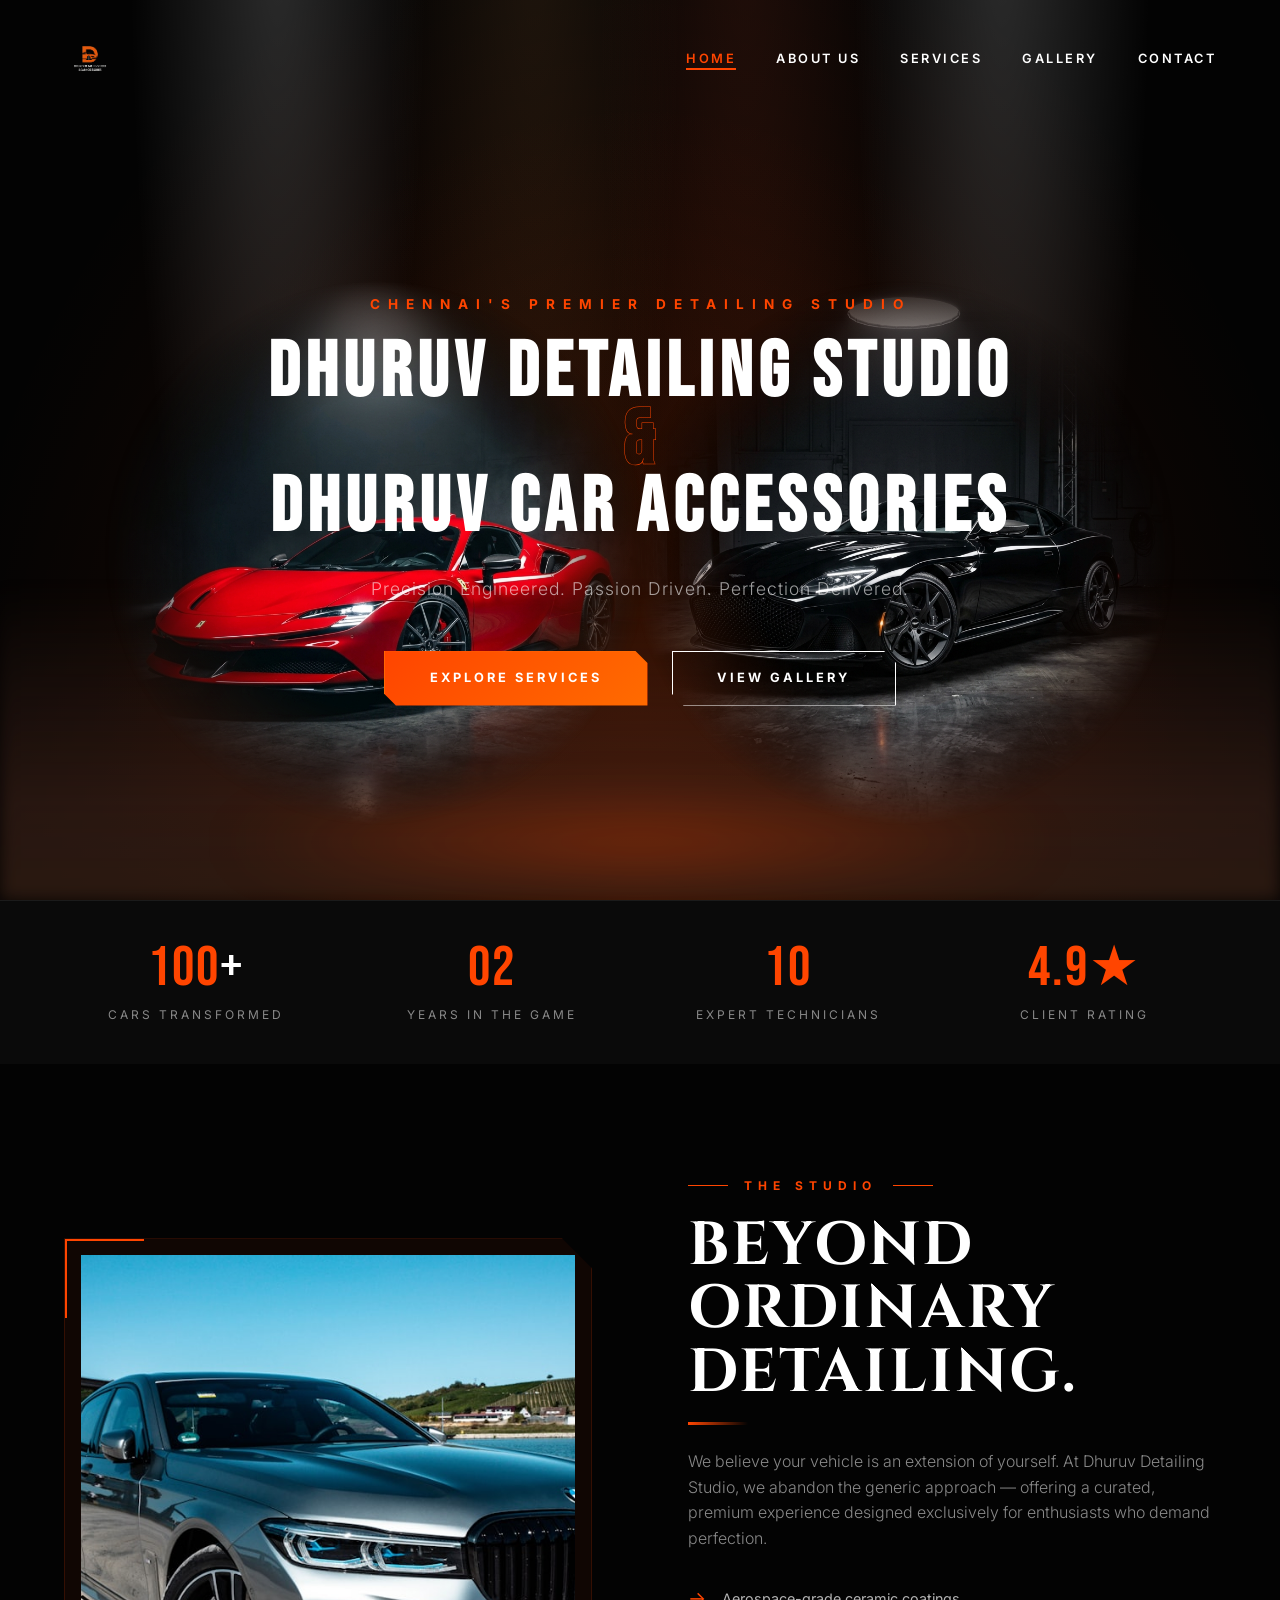
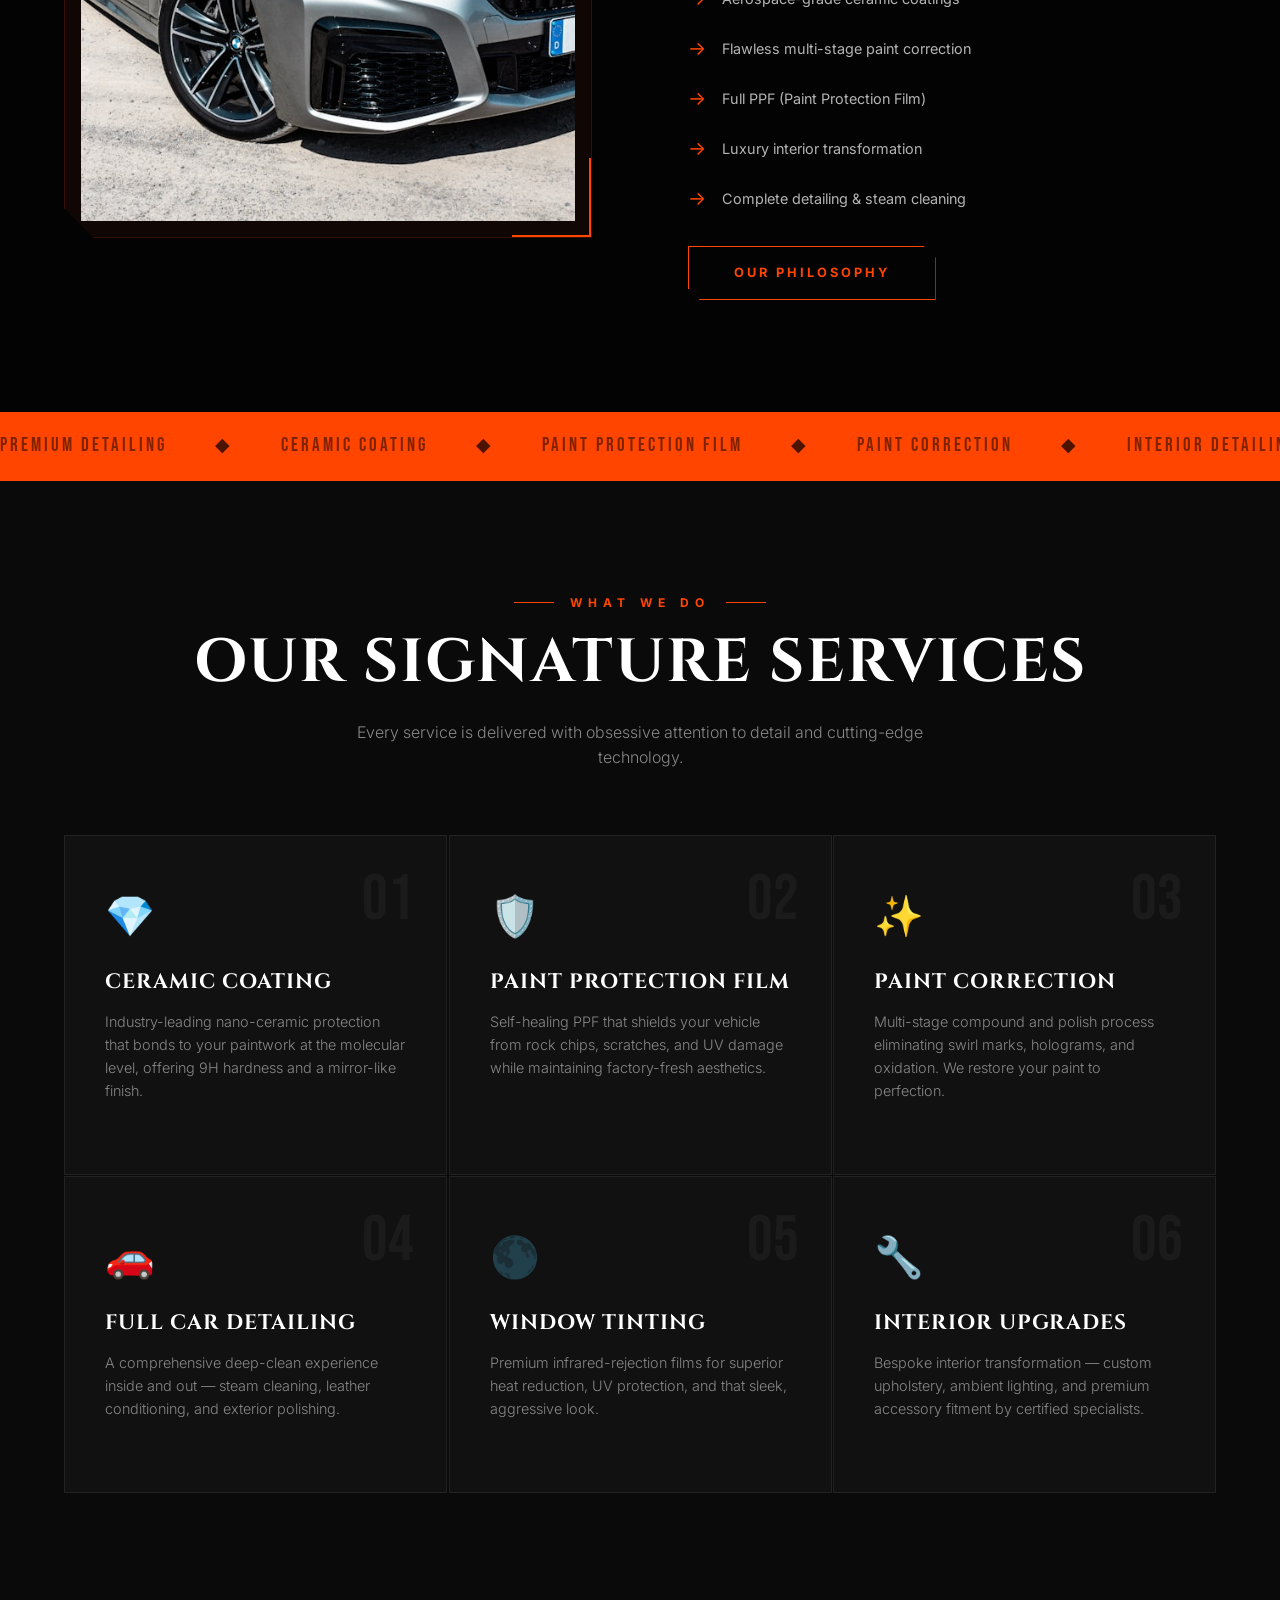
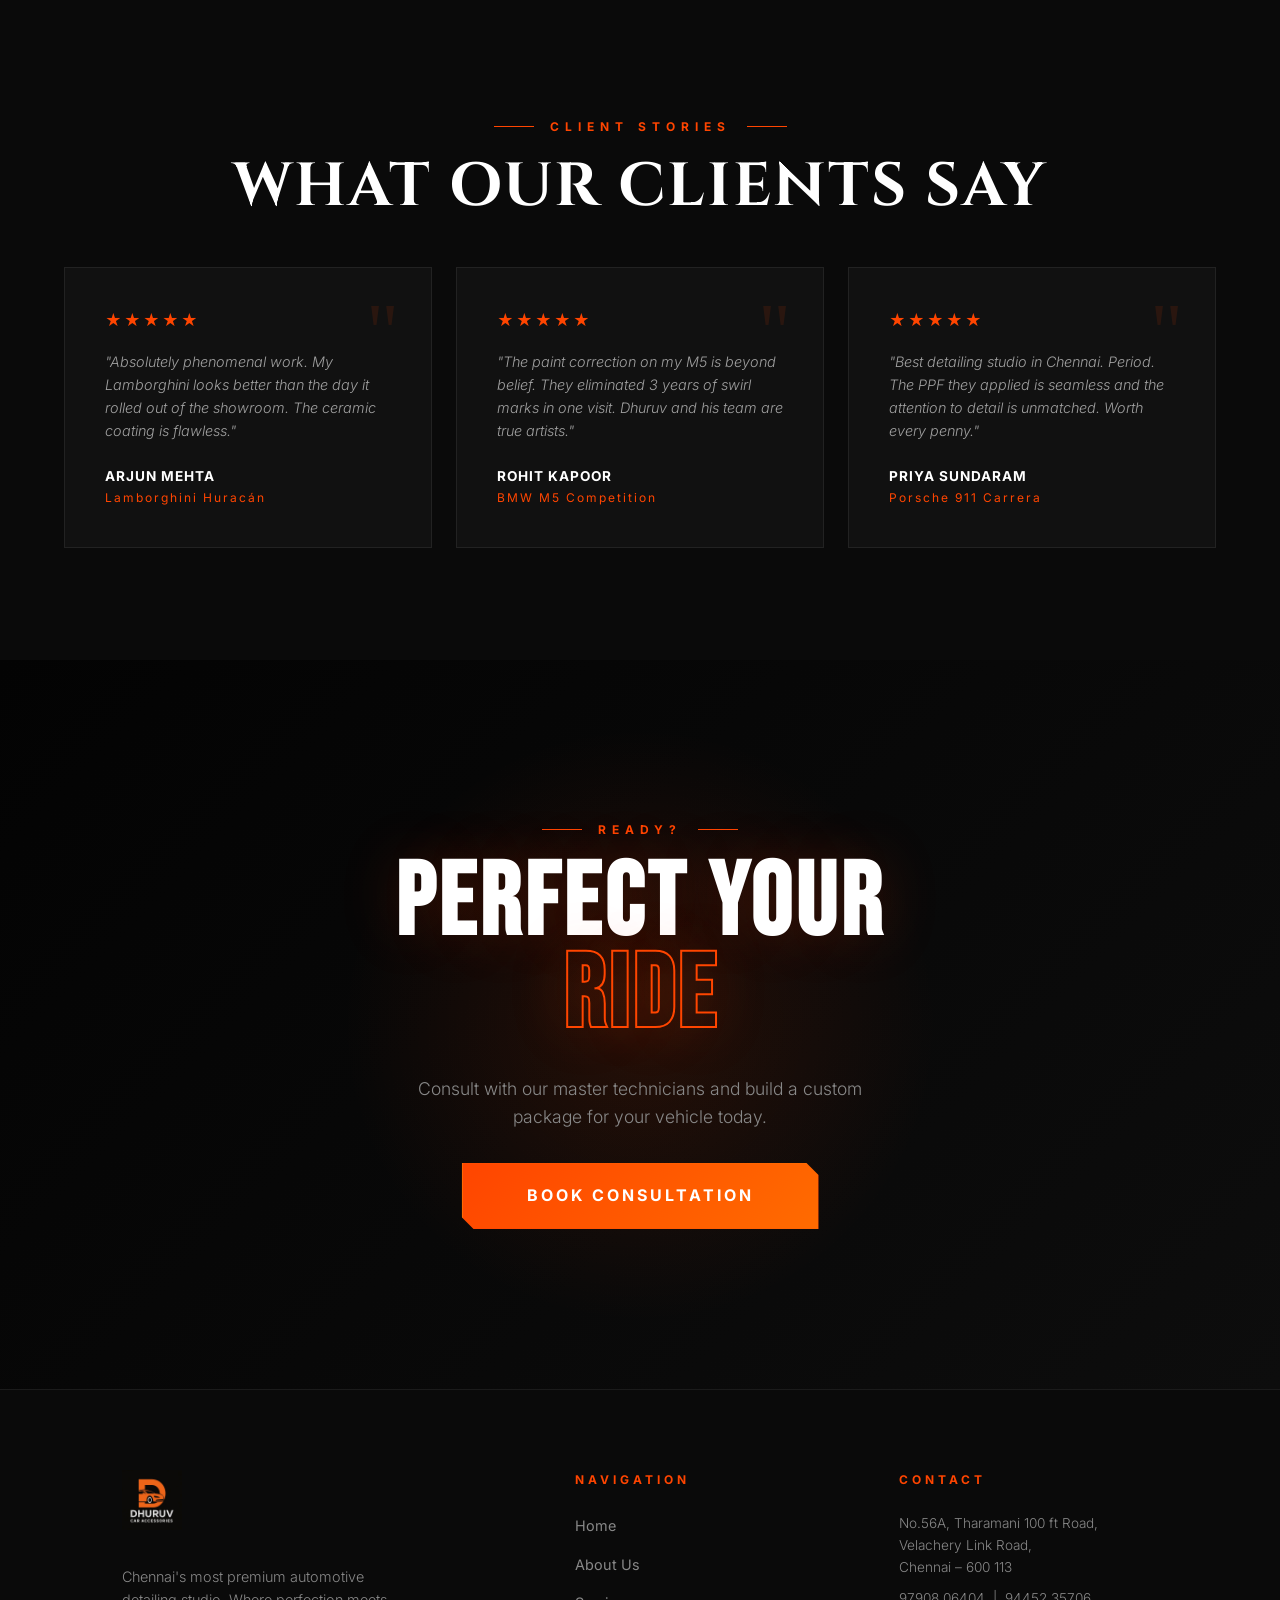
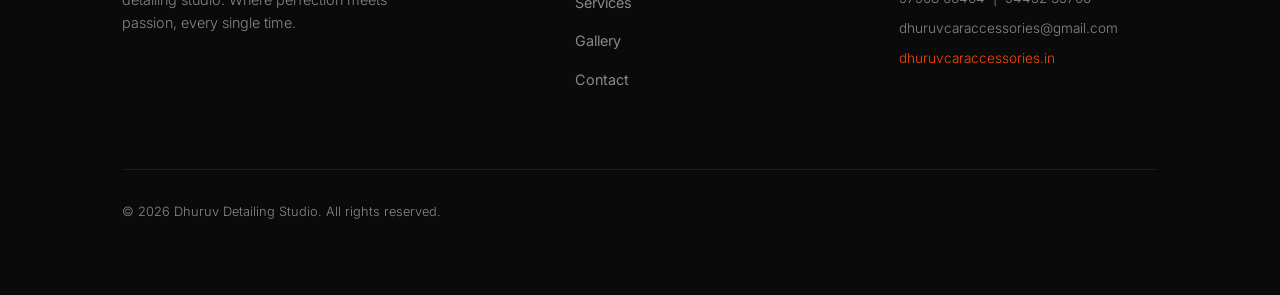
==== commit d4150770: "new3" ====
--- a/index.html
+++ b/index.html
@@ -280,7 +280,7 @@
             <h1 class="hero-headline">
                 <span class="top">DHURUV DETAILING STUDIO</span>
                 <span class="mid">&</span>
-                <span class="bottom">CAR ACCESSORIES</span>
+                <span class="bottom">DHURUV CAR ACCESSORIES</span>
             </h1>
             <p class="hero-sub">Precision Engineered. Passion Driven. Perfection Delivered.</p>
             <div class="hero-ctas">
--- a/style.css
+++ b/style.css
@@ -174,7 +174,7 @@
 .hamburger {
     display: none;
     flex-direction: column;
-    padding: 20px 40px 20px 40px;
+    padding: 10px;
     gap: 5px;
     cursor: pointer;
 }
@@ -1098,13 +1098,16 @@
     font-size: clamp(1.5rem, 6vw, 7rem);
 }
 
+
+
+
 /* Next lines */
 .mid {
     display: block;
     font-size: clamp(1.5rem, 6vw, 7rem);
   -webkit-text-stroke: 0.5px var(--clr-accent);
     color: transparent;
-    text-shadow: 0 0 40px rgba(255, 69, 0, 0.4);
+    text-shadow:  rgba(255, 69, 0, 0.4);
 }
 
 .bottom {
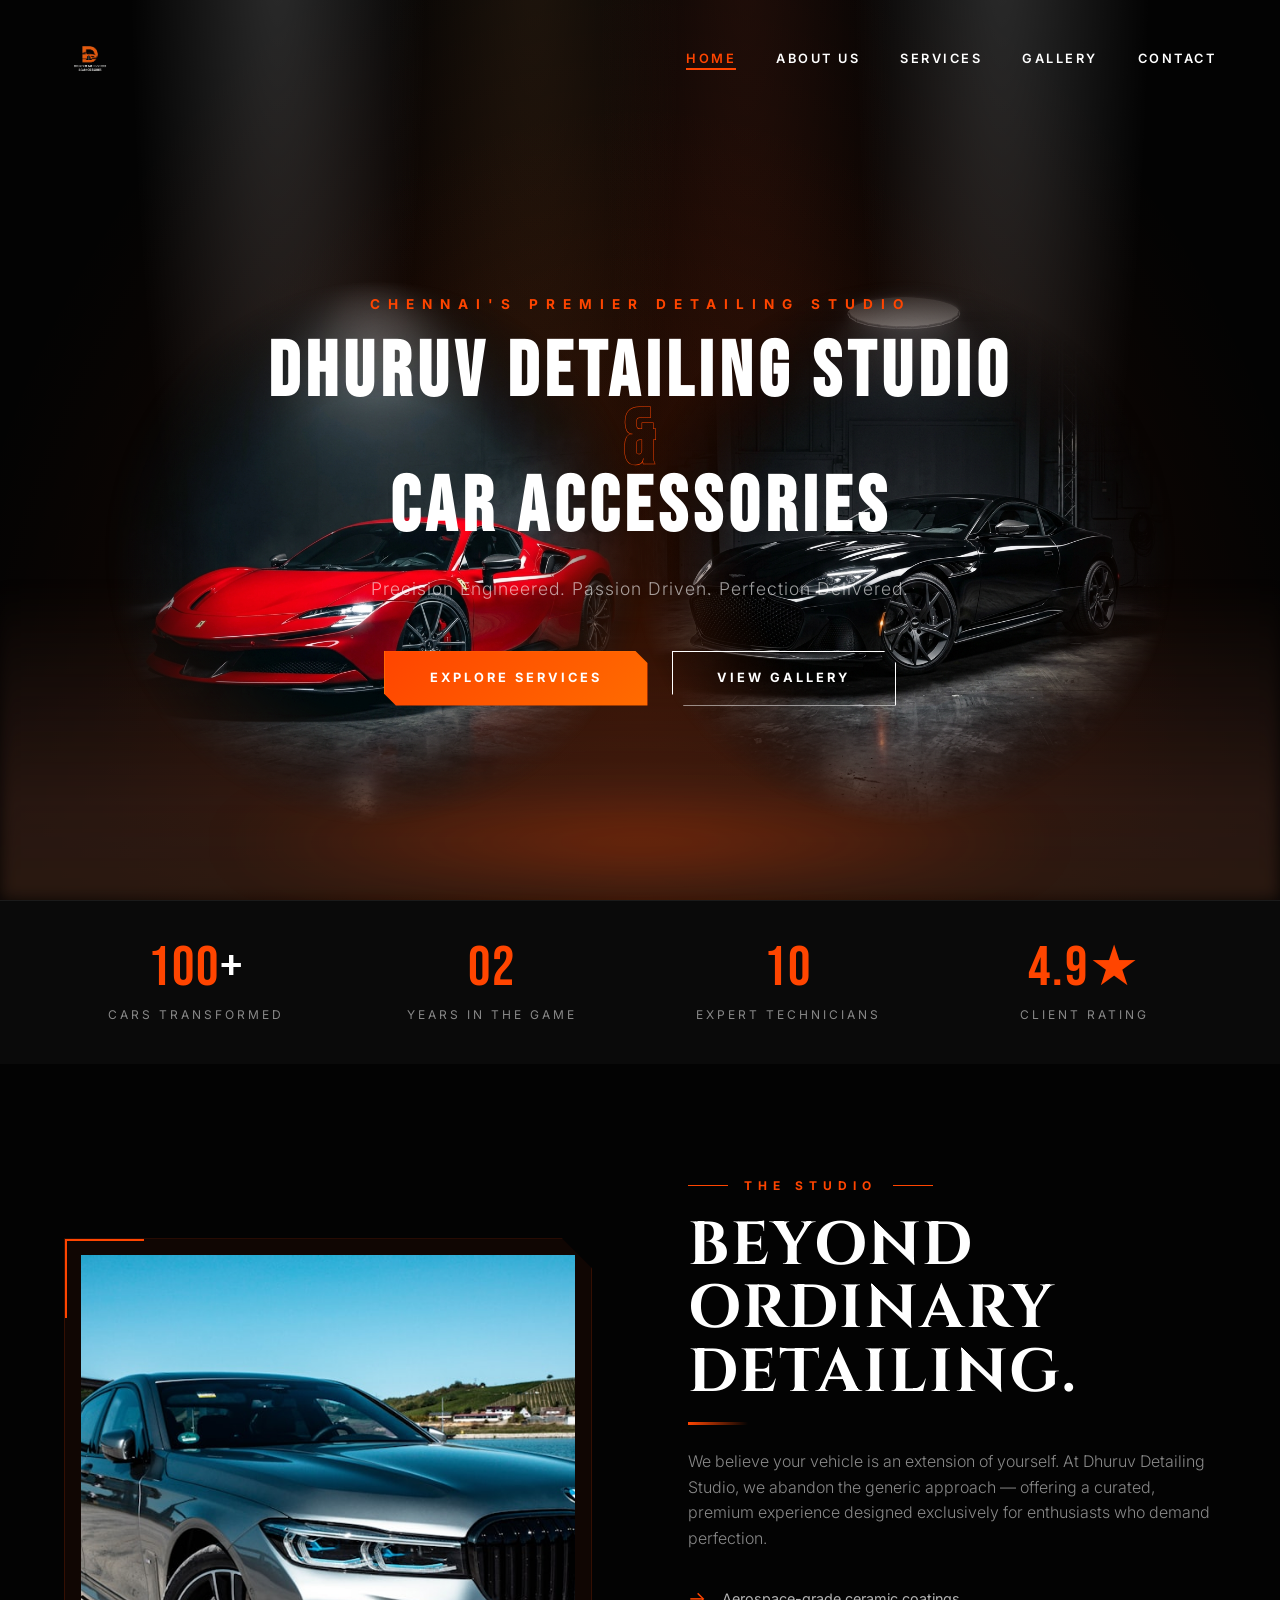
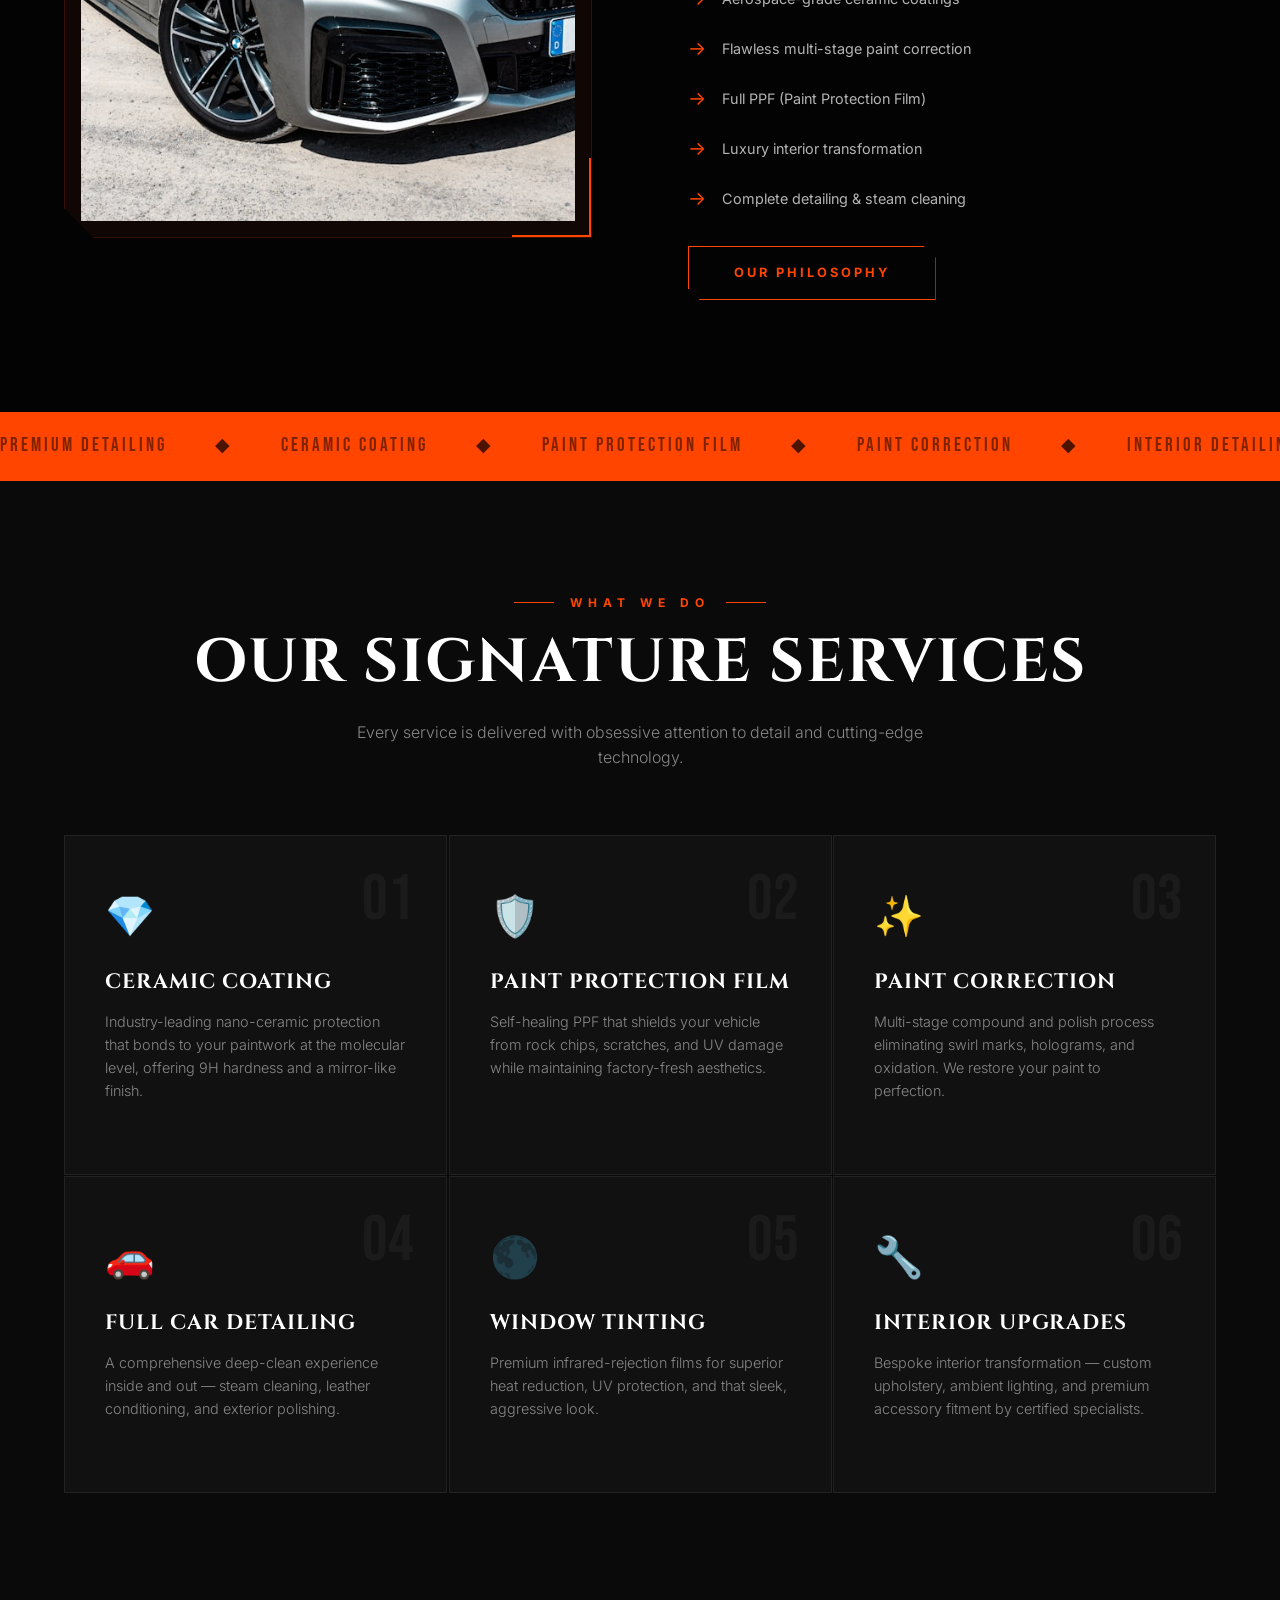
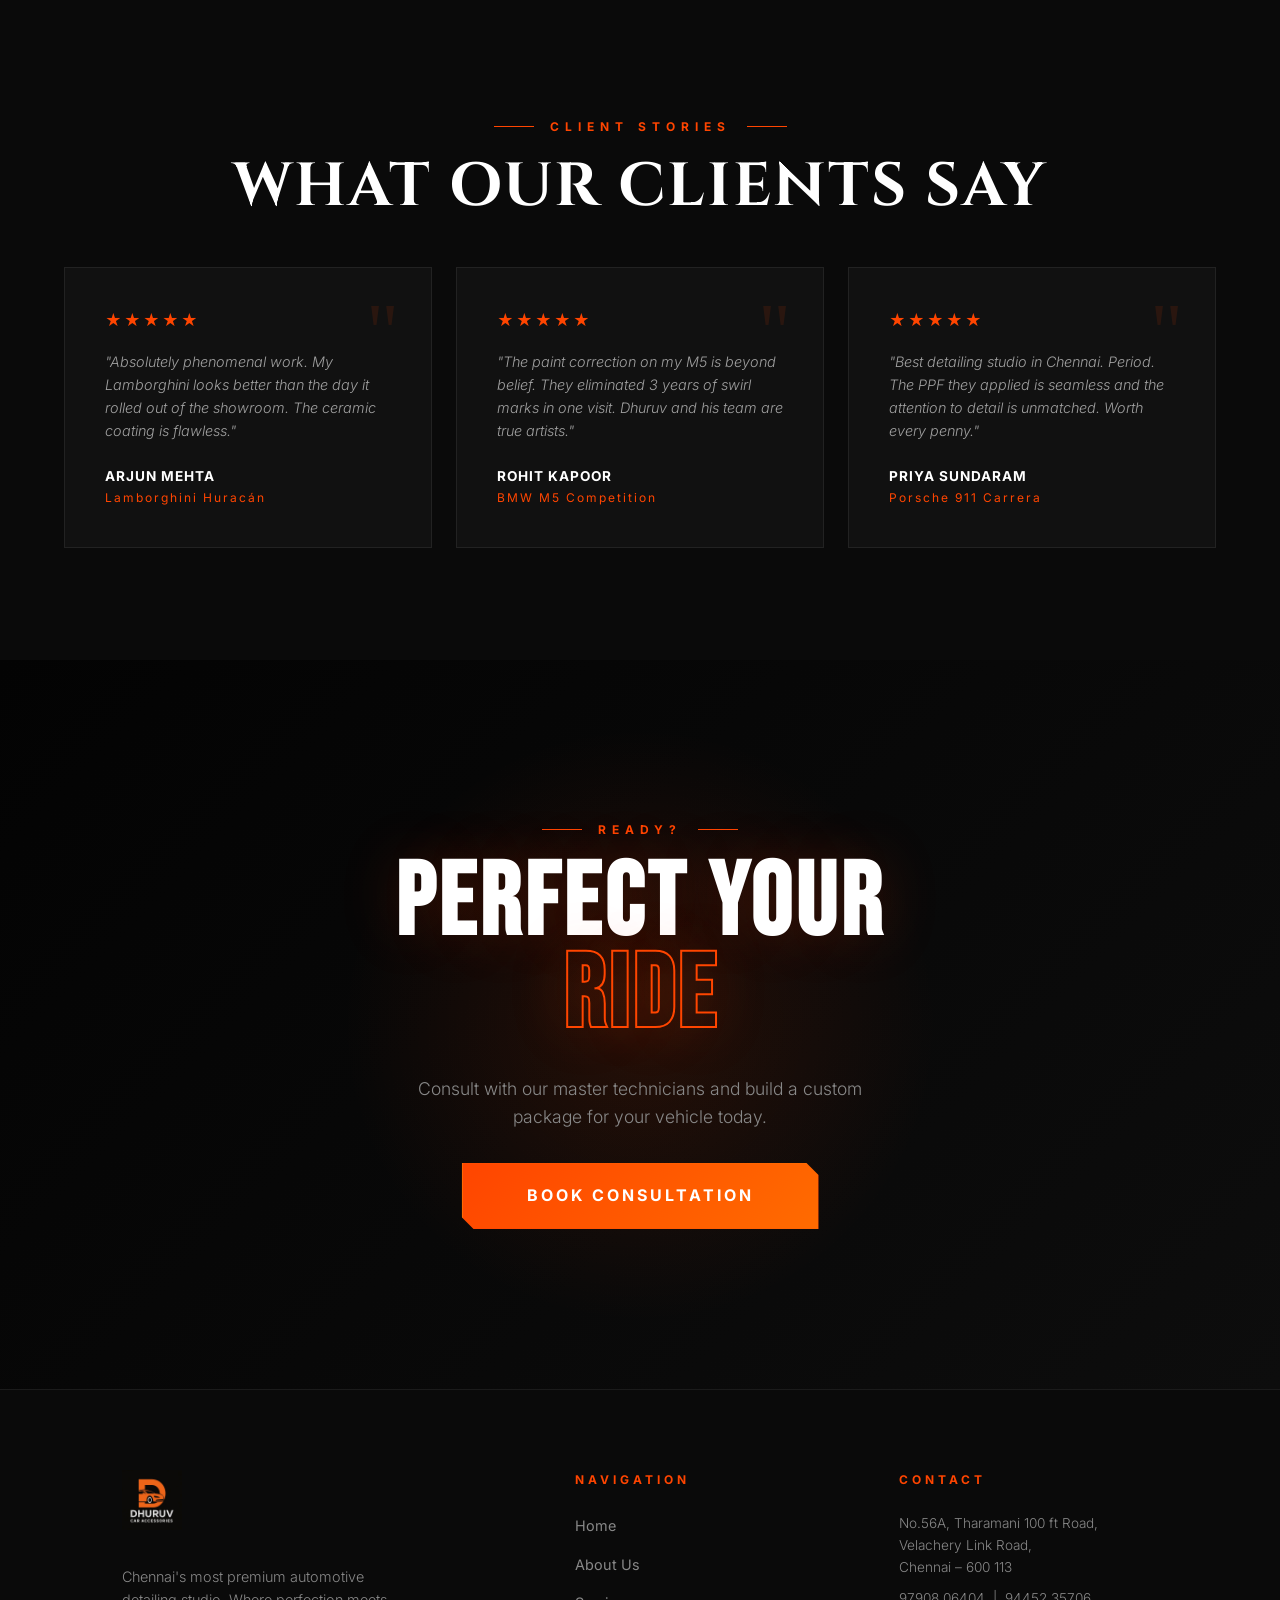
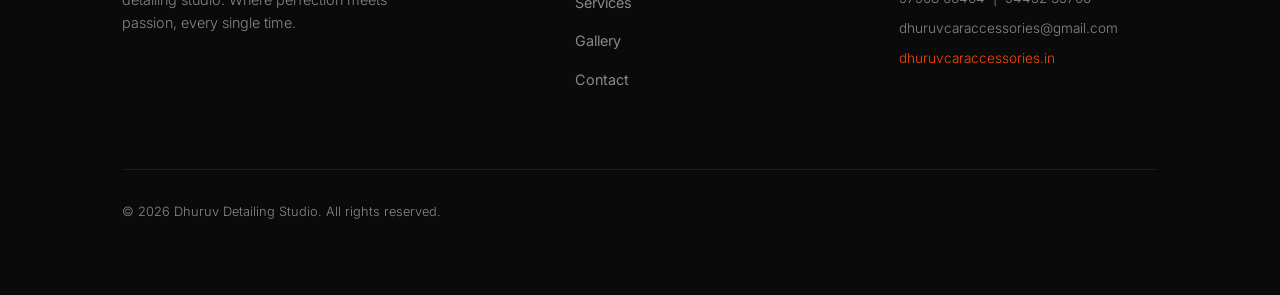
==== commit 6a711c0a: "new5" ====
--- a/index.html
+++ b/index.html
@@ -280,7 +280,7 @@
             <h1 class="hero-headline">
                 <span class="top">DHURUV DETAILING STUDIO</span>
                 <span class="mid">&</span>
-                <span class="bottom">DHURUV CAR ACCESSORIES</span>
+                <span class="bottom">CAR ACCESSORIES</span>
             </h1>
             <p class="hero-sub">Precision Engineered. Passion Driven. Perfection Delivered.</p>
             <div class="hero-ctas">
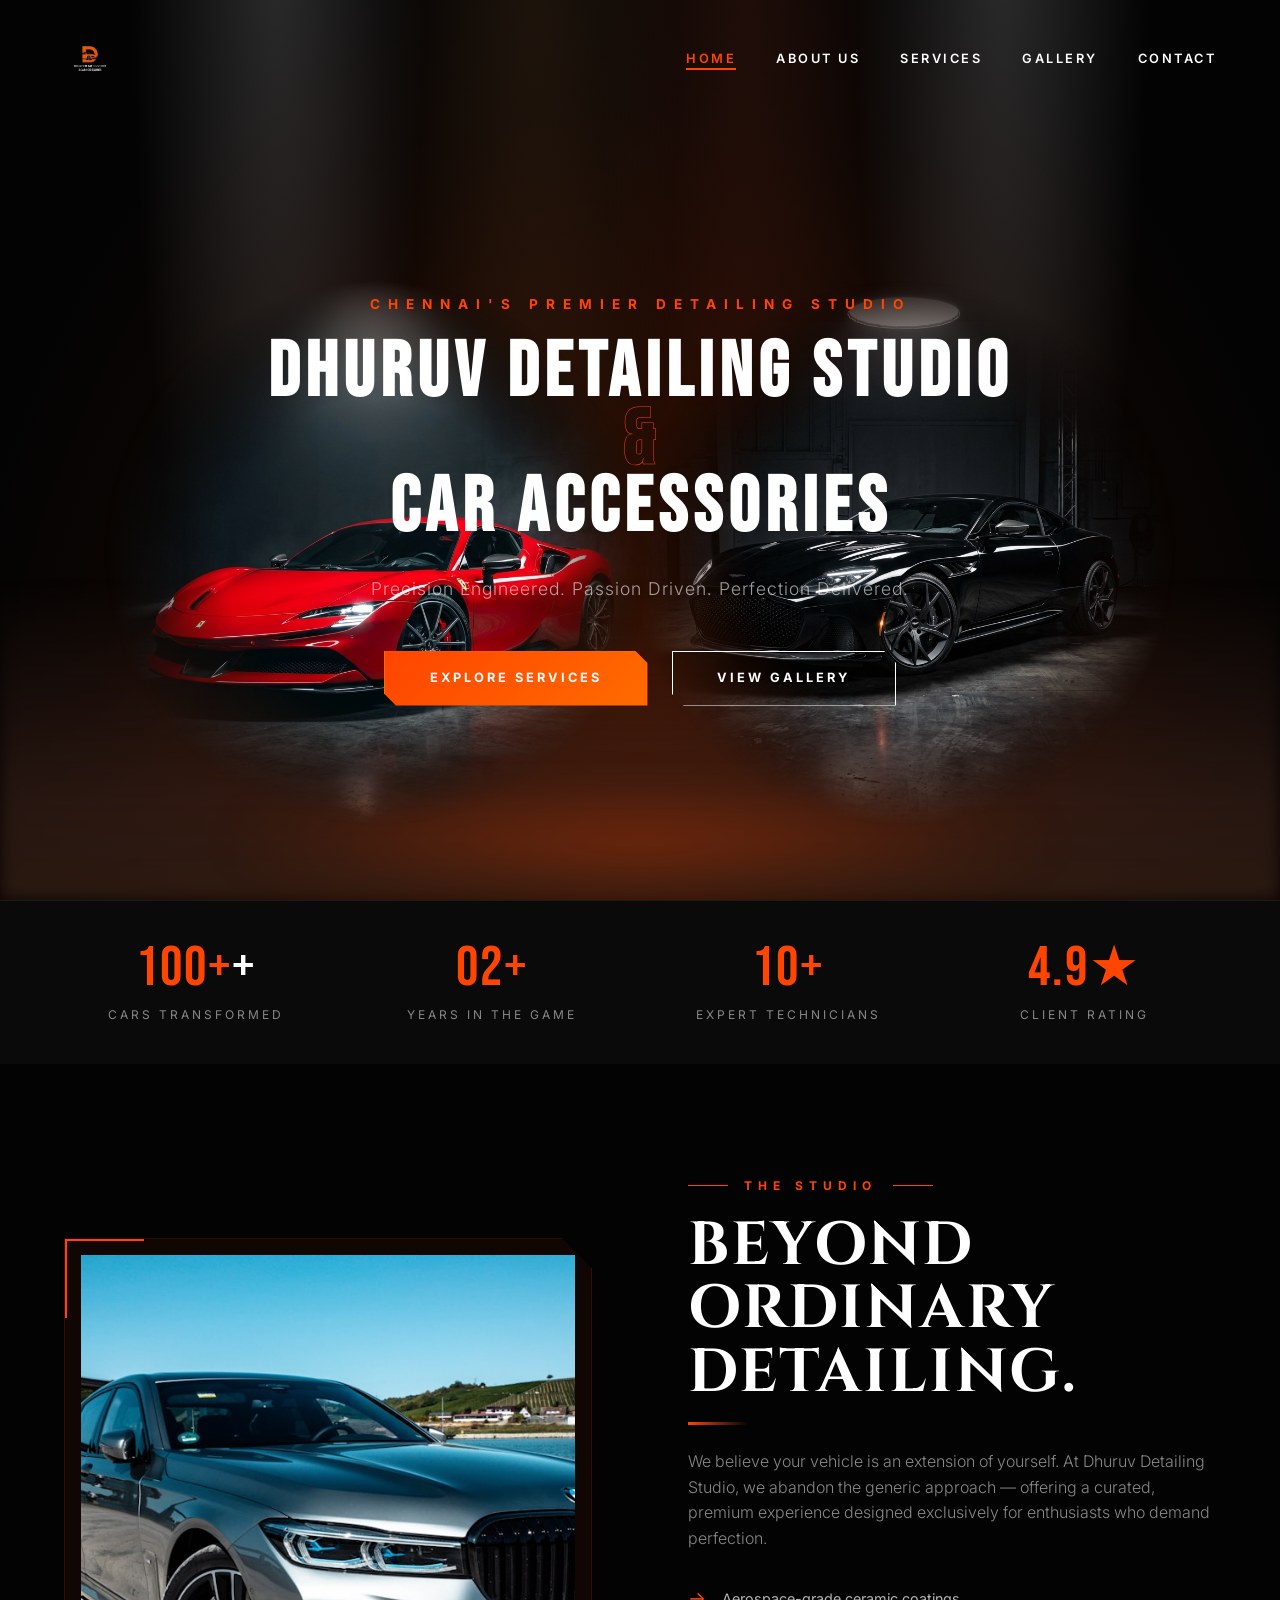
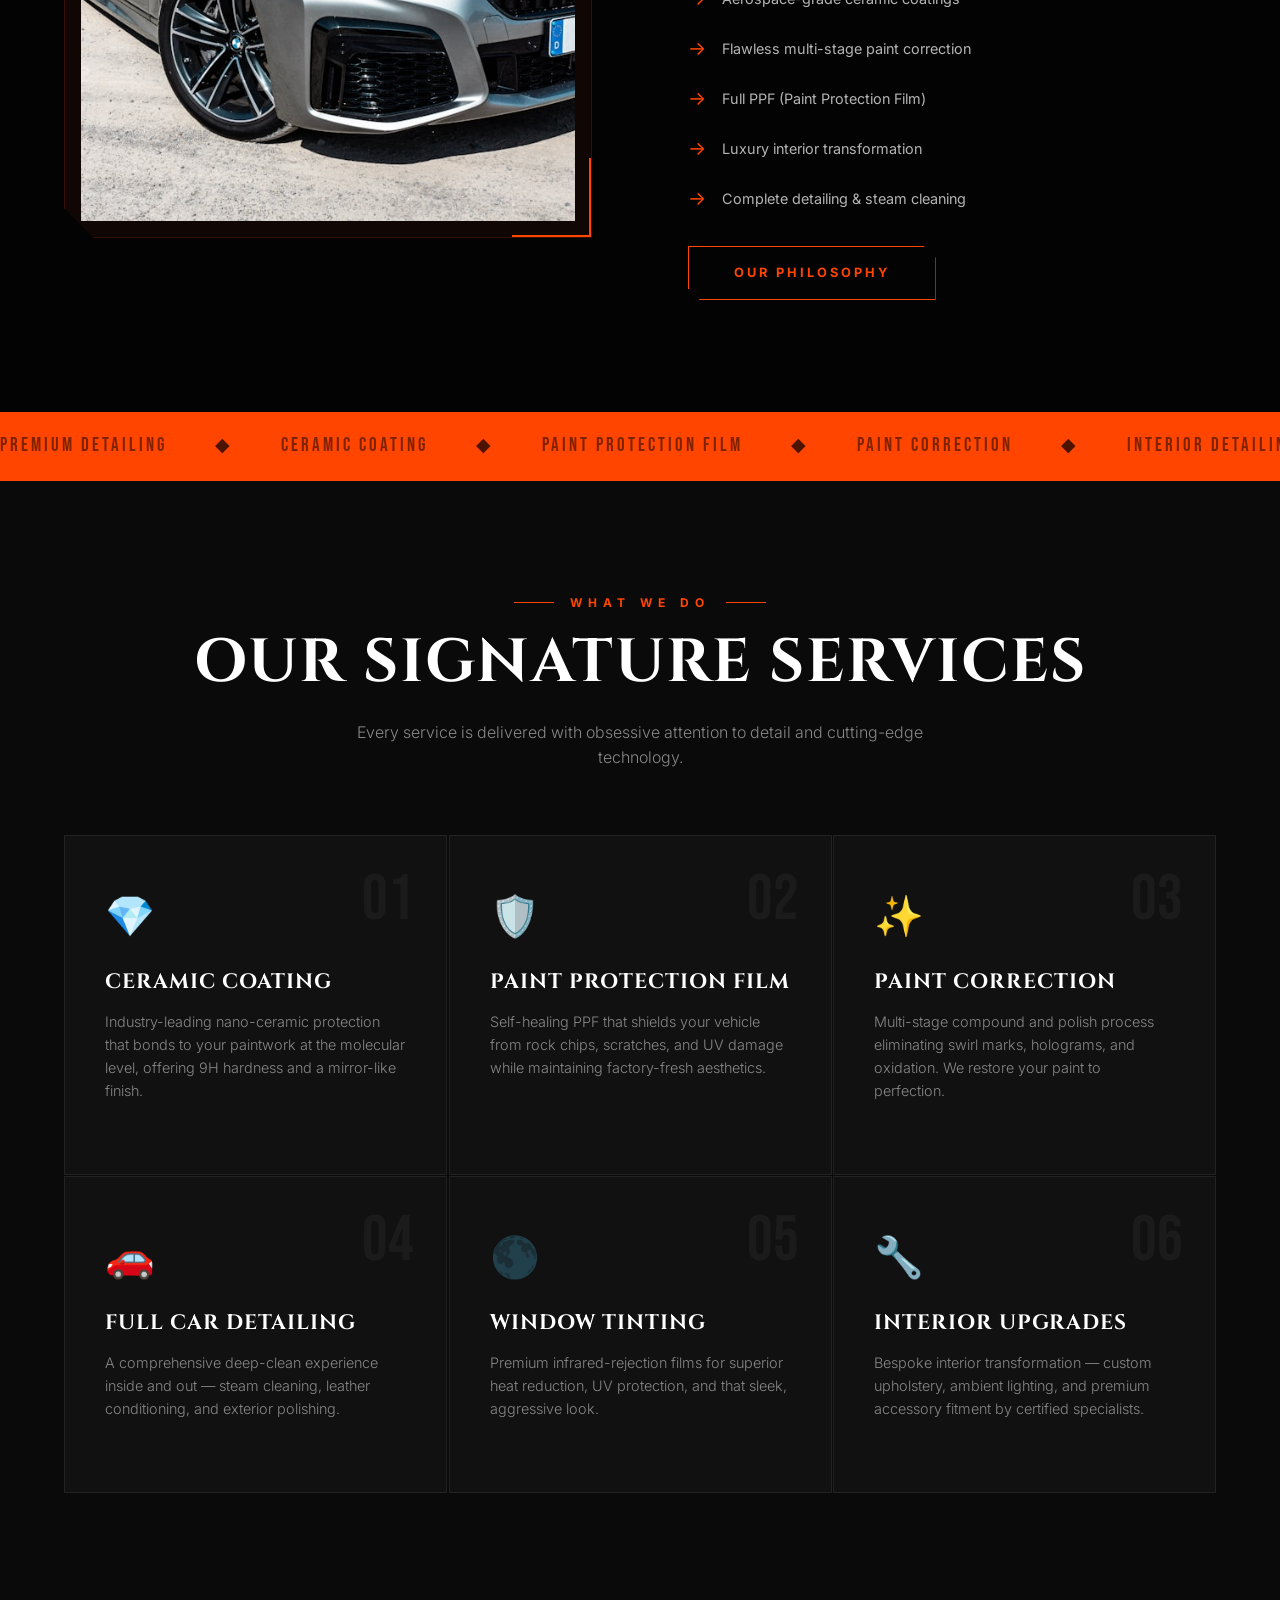
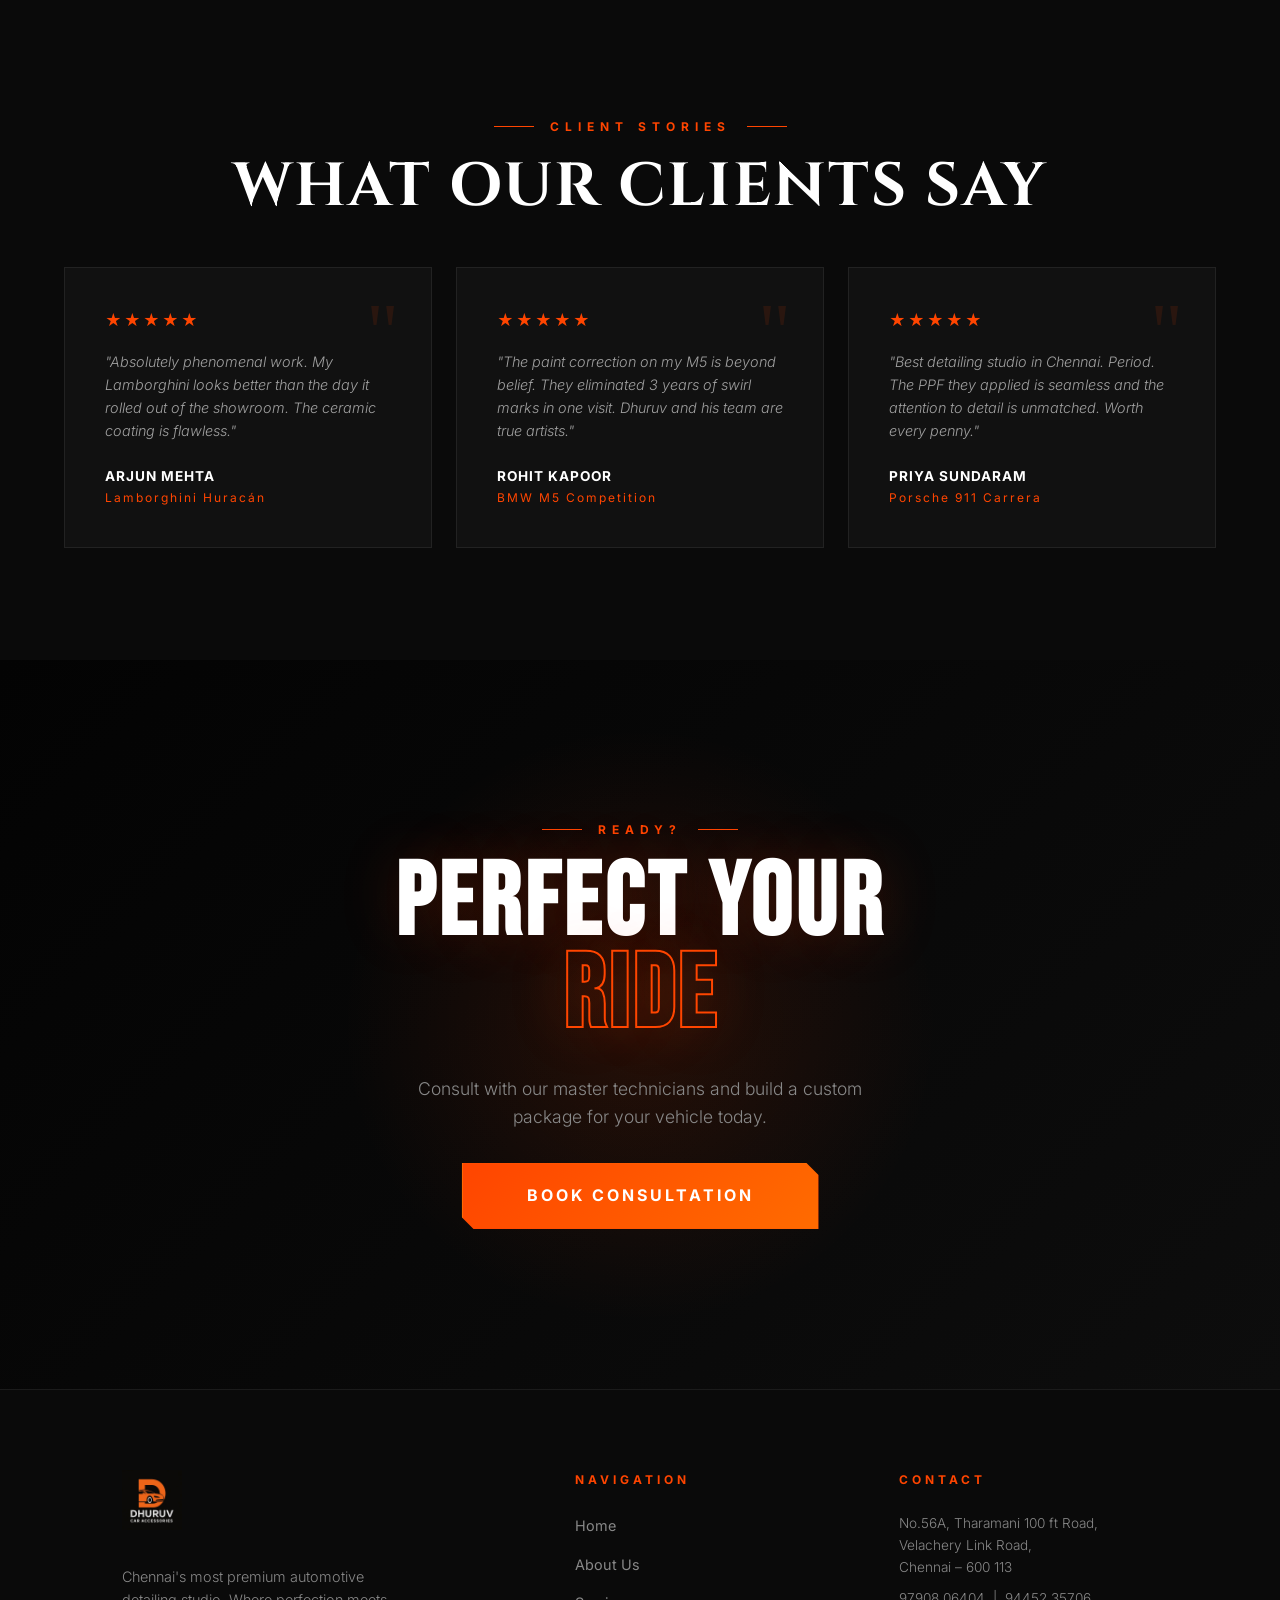
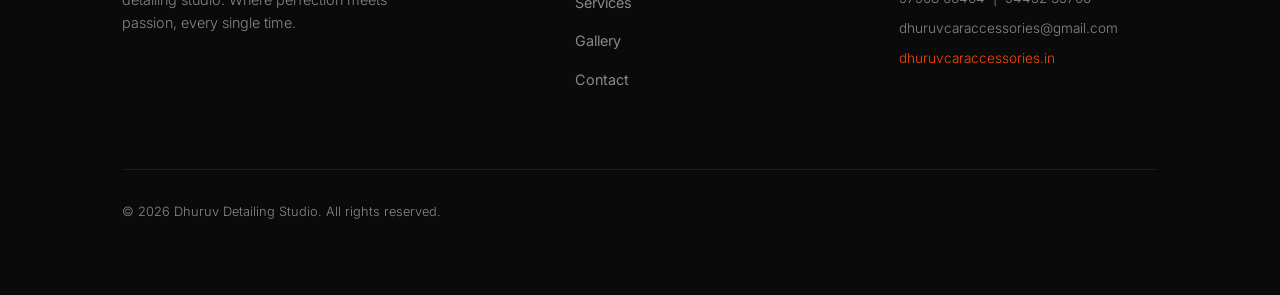
==== commit 44390e7d: "new4" ====
--- a/index.html
+++ b/index.html
@@ -304,15 +304,15 @@
     <div class="stats-bar">
         <div class="stats-grid">
             <div class="reveal reveal-delay-1">
-                <div class="stat-num">100<span style="color:#fff">+</span></div>
+                <div class="stat-num">100+<span style="color:#fff">+</span></div>
                 <div class="stat-sub">Cars Transformed</div>
             </div>
             <div class="reveal reveal-delay-2">
-                <div class="stat-num">02</div>
+                <div class="stat-num">02+</div>
                 <div class="stat-sub">Years in the Game</div>
             </div>
             <div class="reveal reveal-delay-3">
-                <div class="stat-num">10</div>
+                <div class="stat-num">10+</div>
                 <div class="stat-sub">Expert Technicians</div>
             </div>
             <div class="reveal reveal-delay-4">
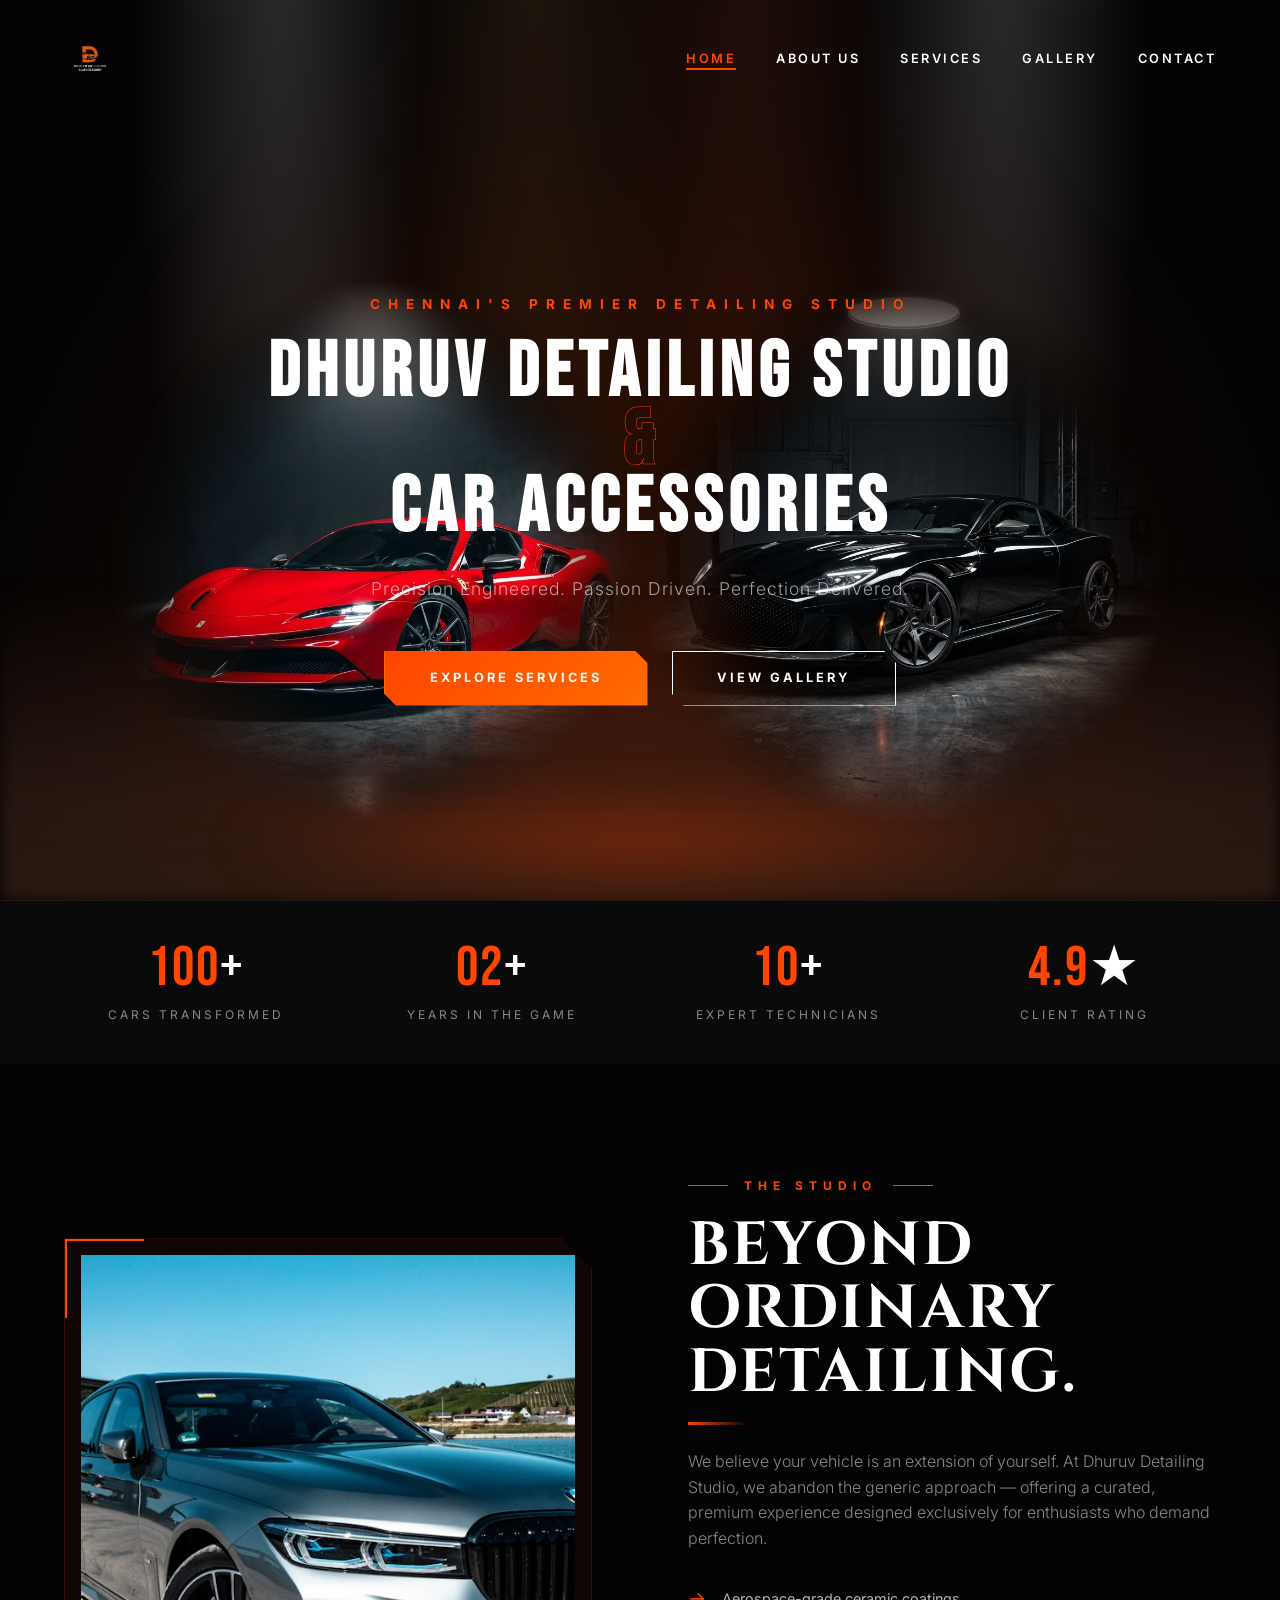
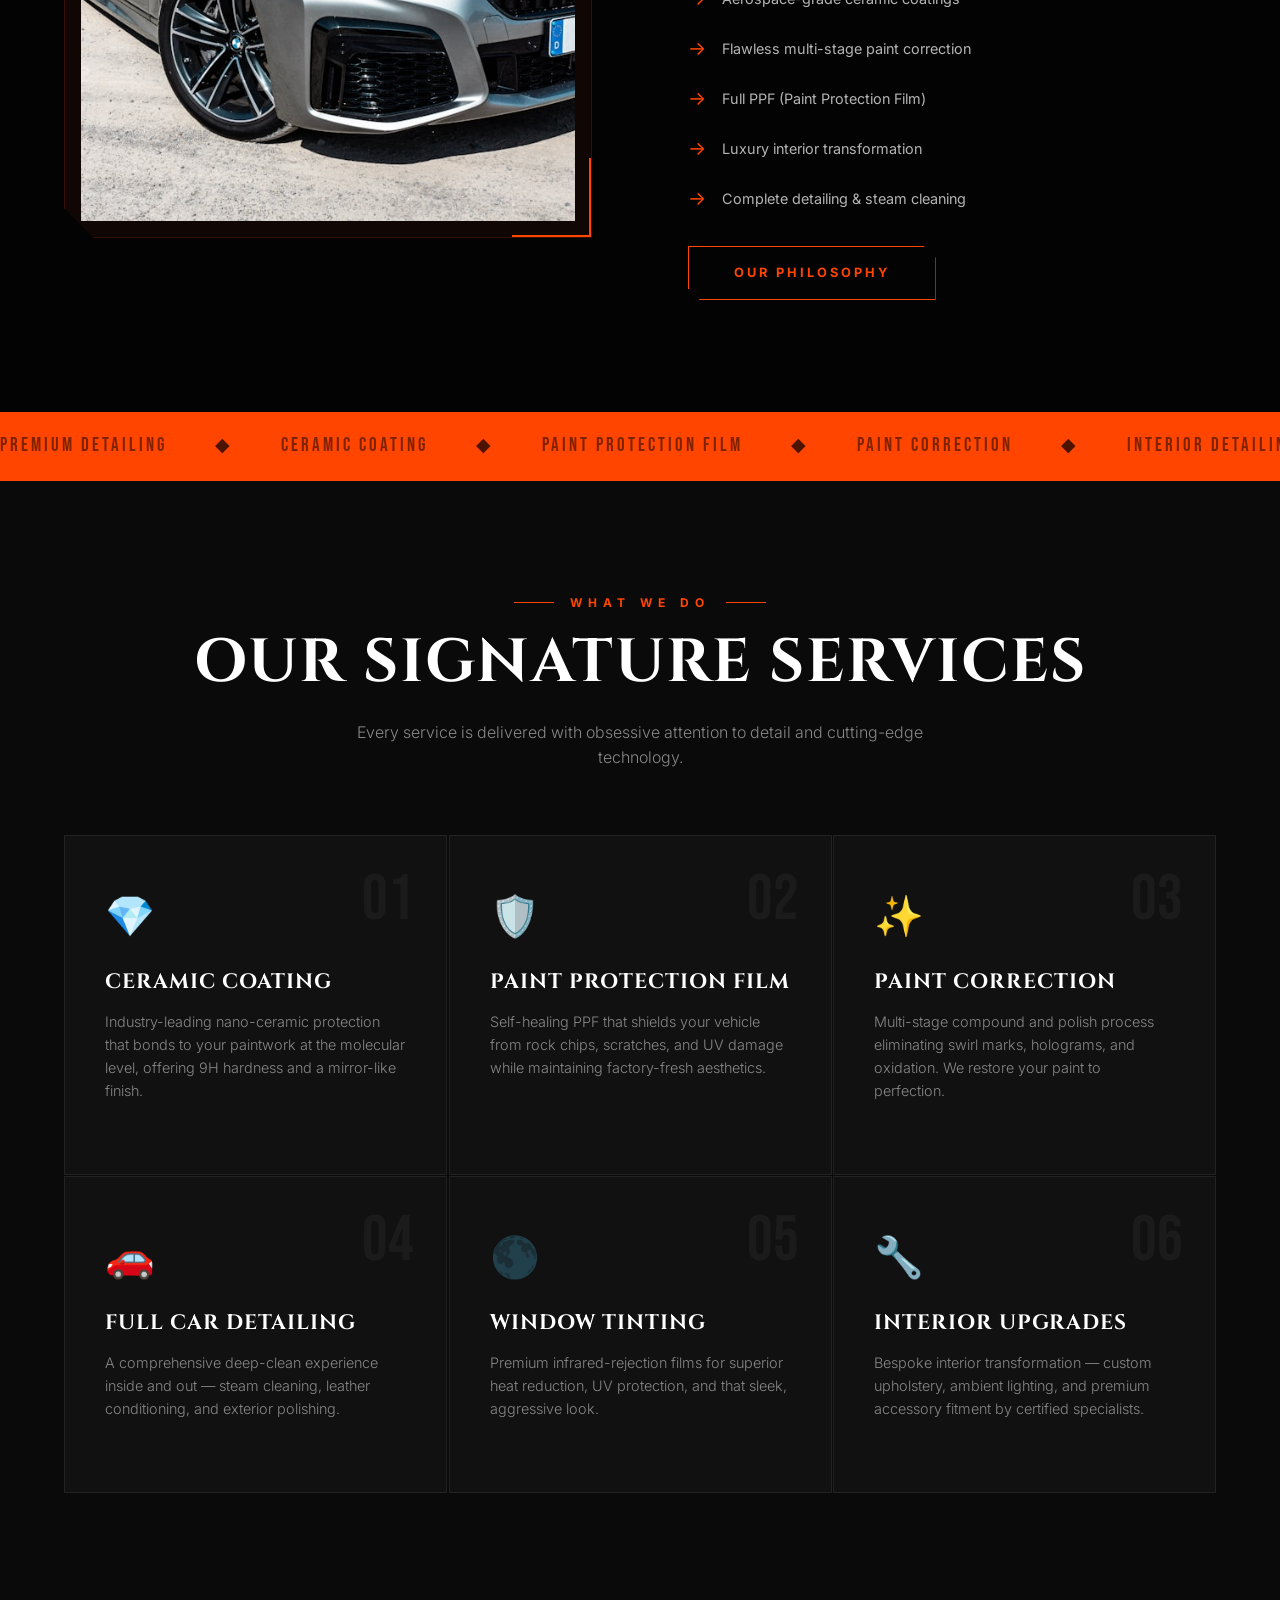
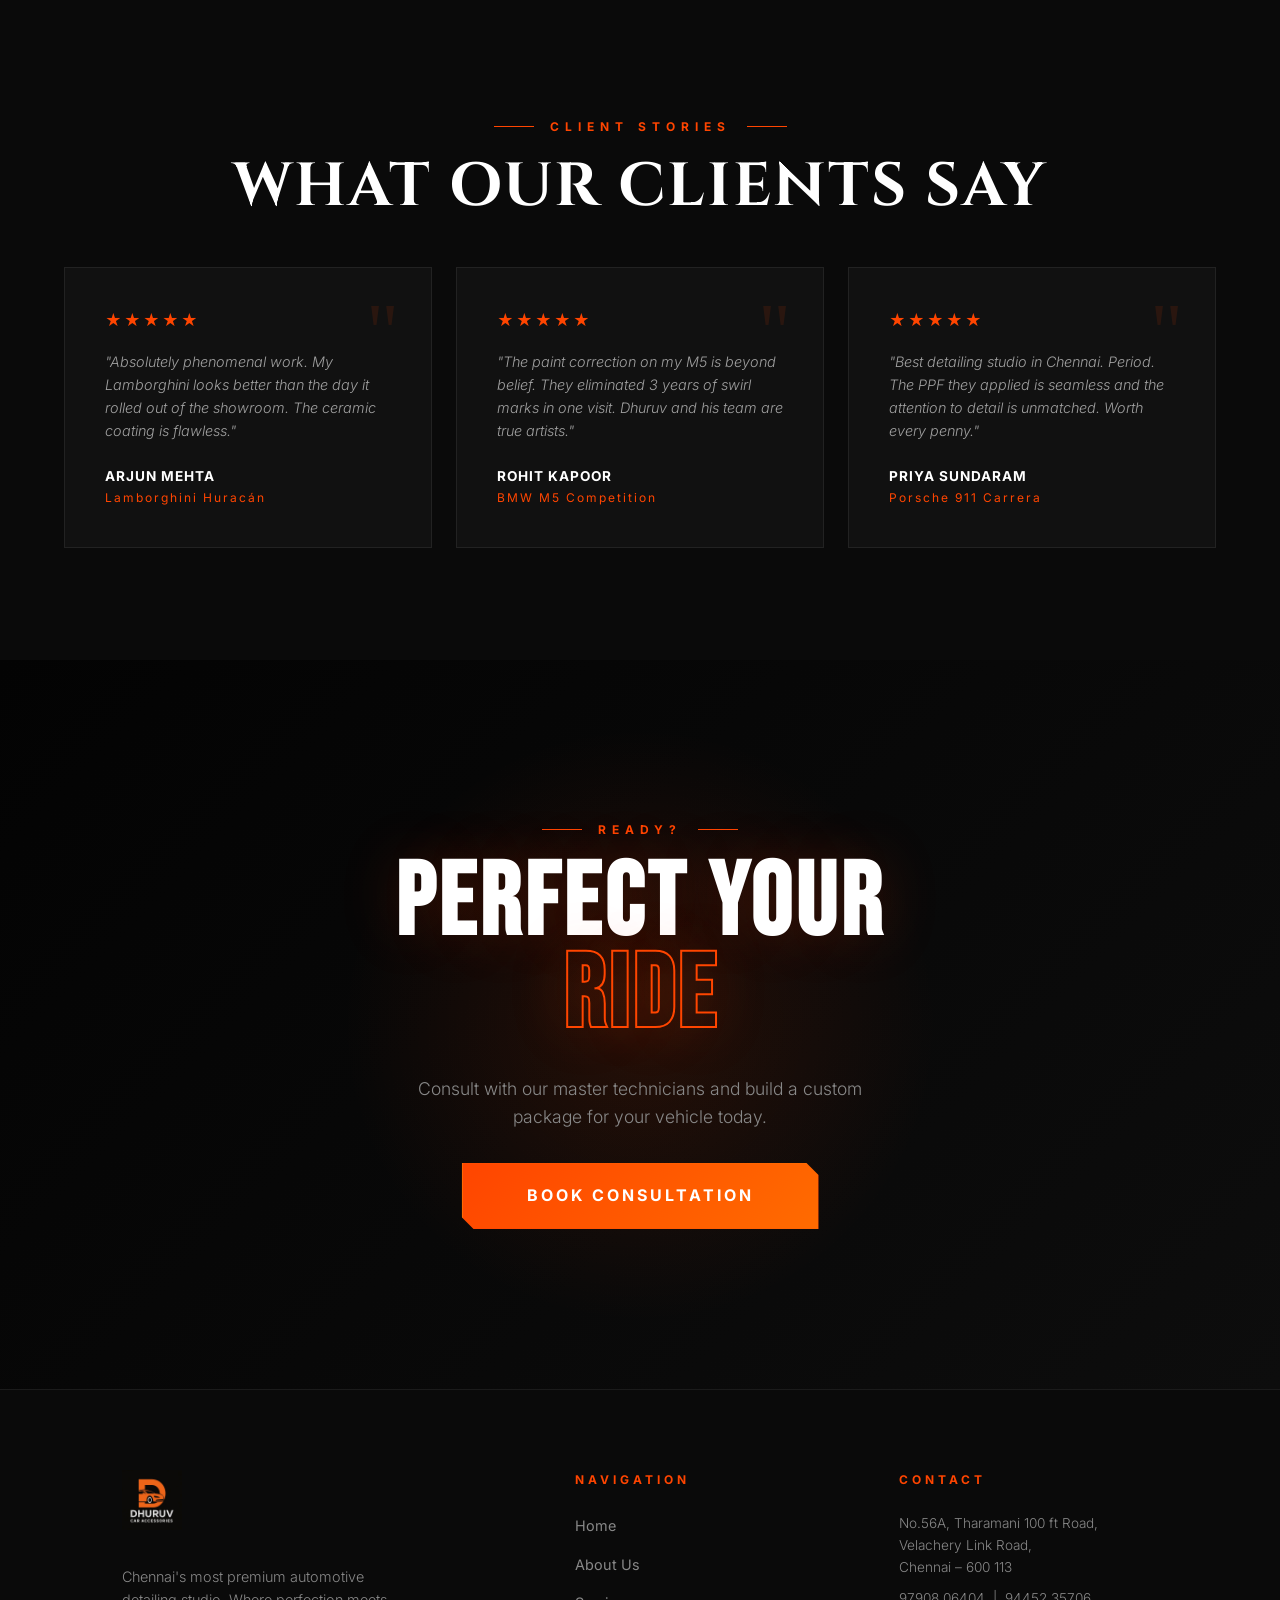
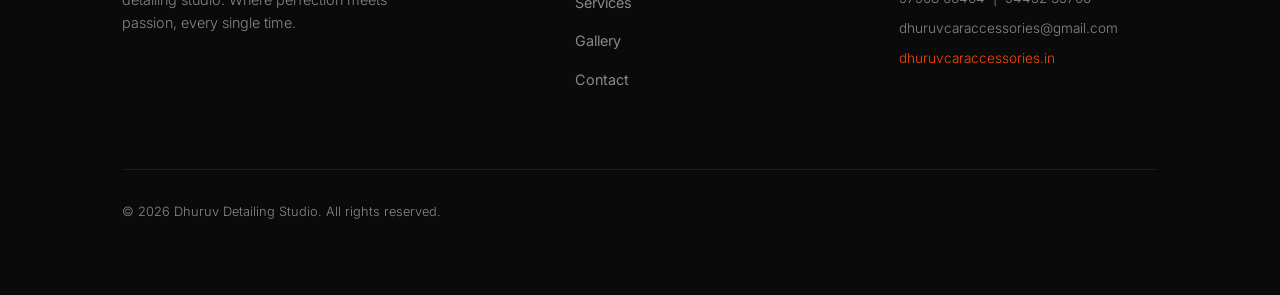
==== commit f239ae98: "new7" ====
--- a/index.html
+++ b/index.html
@@ -304,19 +304,19 @@
     <div class="stats-bar">
         <div class="stats-grid">
             <div class="reveal reveal-delay-1">
-                <div class="stat-num">100+<span style="color:#fff">+</span></div>
+                <div class="stat-num">100<span style="color:#fff">+</span></div>
                 <div class="stat-sub">Cars Transformed</div>
             </div>
             <div class="reveal reveal-delay-2">
-                <div class="stat-num">02+</div>
+                <div class="stat-num">02<span style="color:#fff">+</span></div>
                 <div class="stat-sub">Years in the Game</div>
             </div>
             <div class="reveal reveal-delay-3">
-                <div class="stat-num">10+</div>
+                <div class="stat-num">10<span style="color:#fff">+</span></div>
                 <div class="stat-sub">Expert Technicians</div>
             </div>
             <div class="reveal reveal-delay-4">
-                <div class="stat-num">4.9<span style="color:var(--clr-accent)">★</span></div>
+                <div class="stat-num">4.9<span style="color:#fff">★</span></div>
                 <div class="stat-sub">Client Rating</div>
             </div>
         </div>
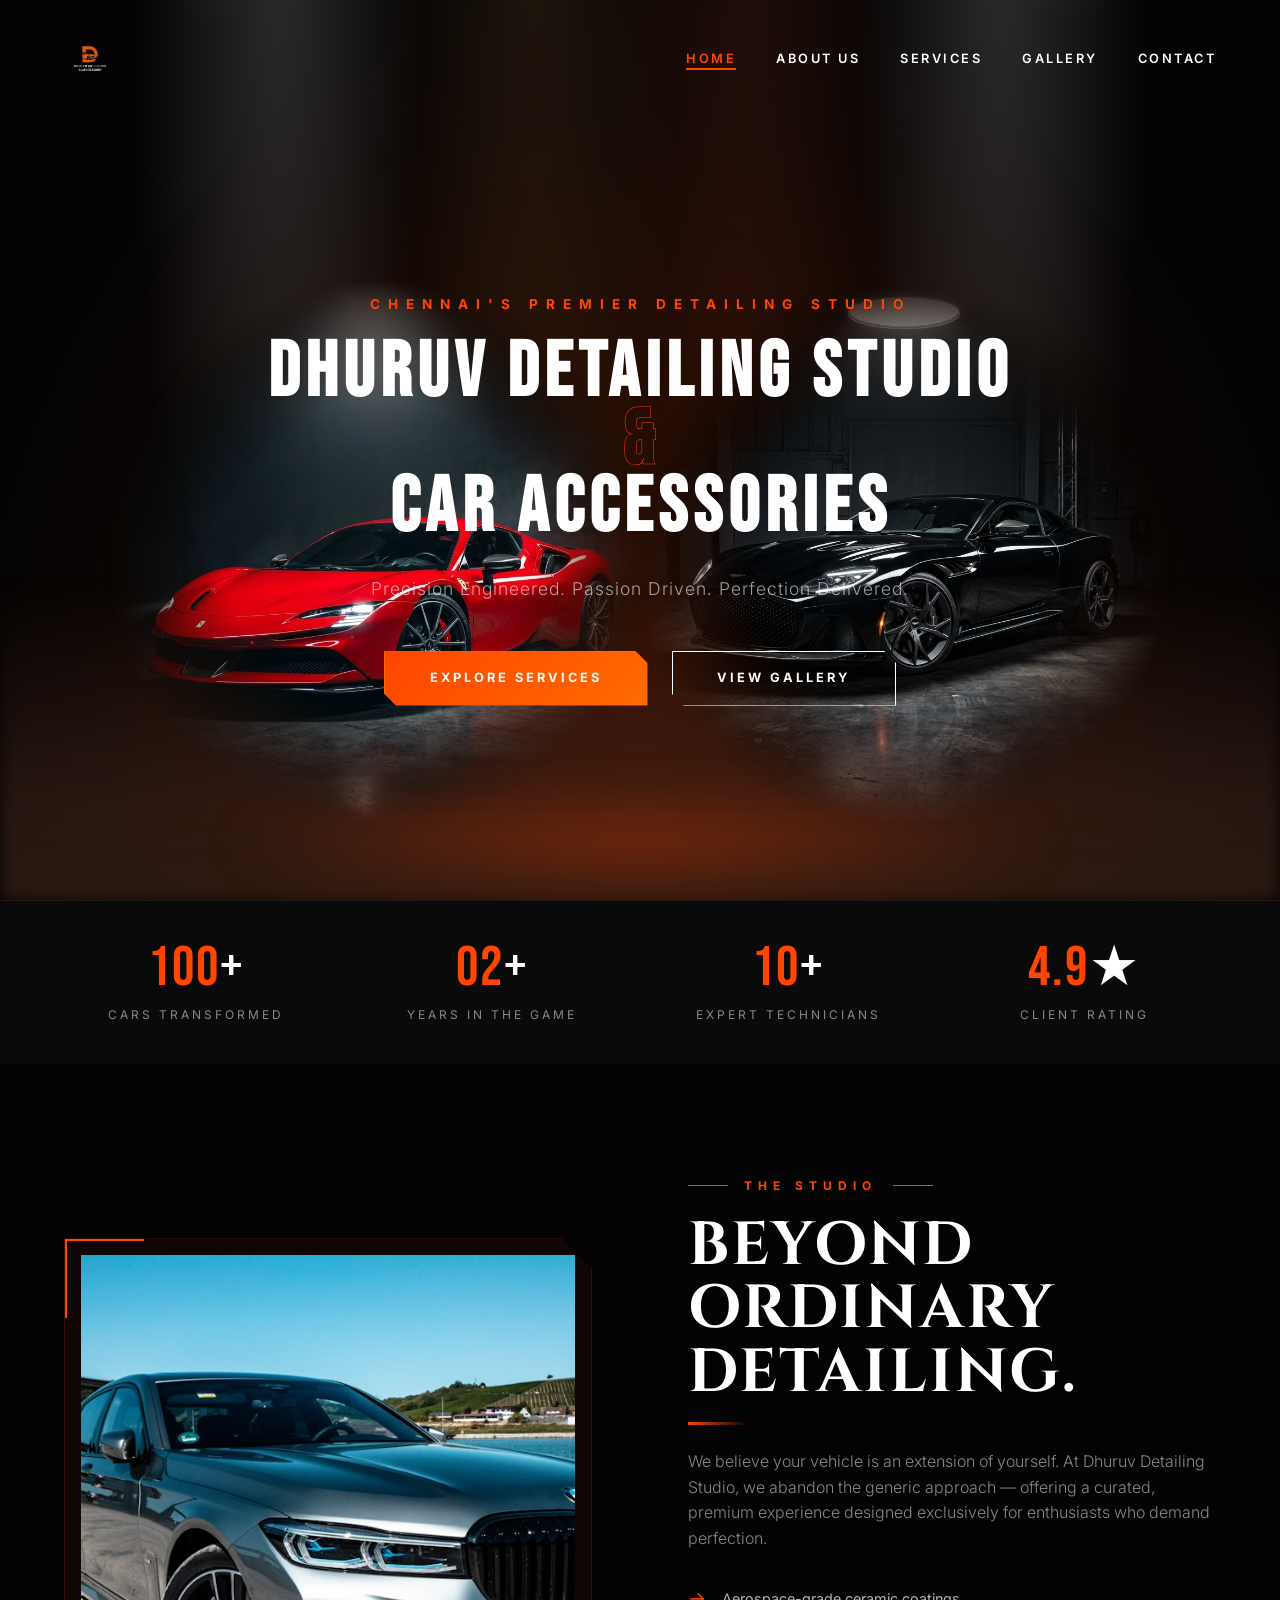
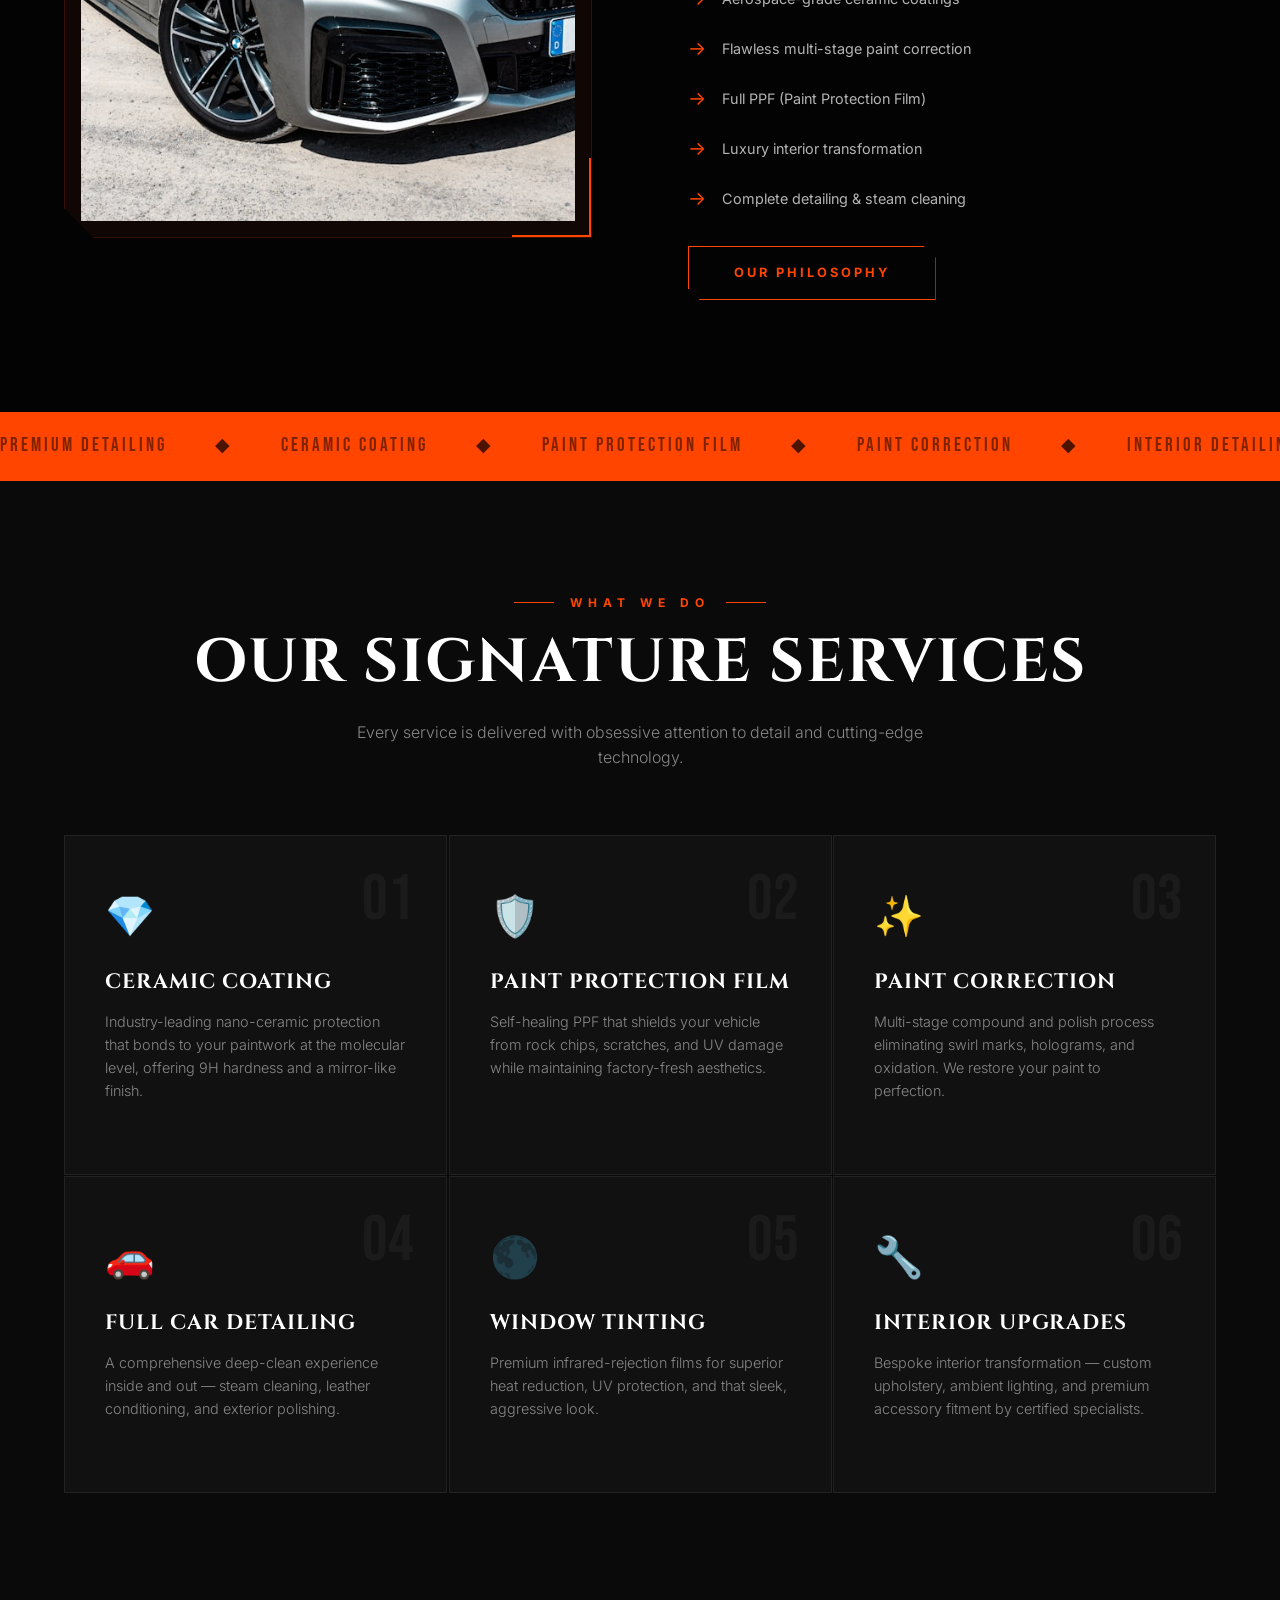
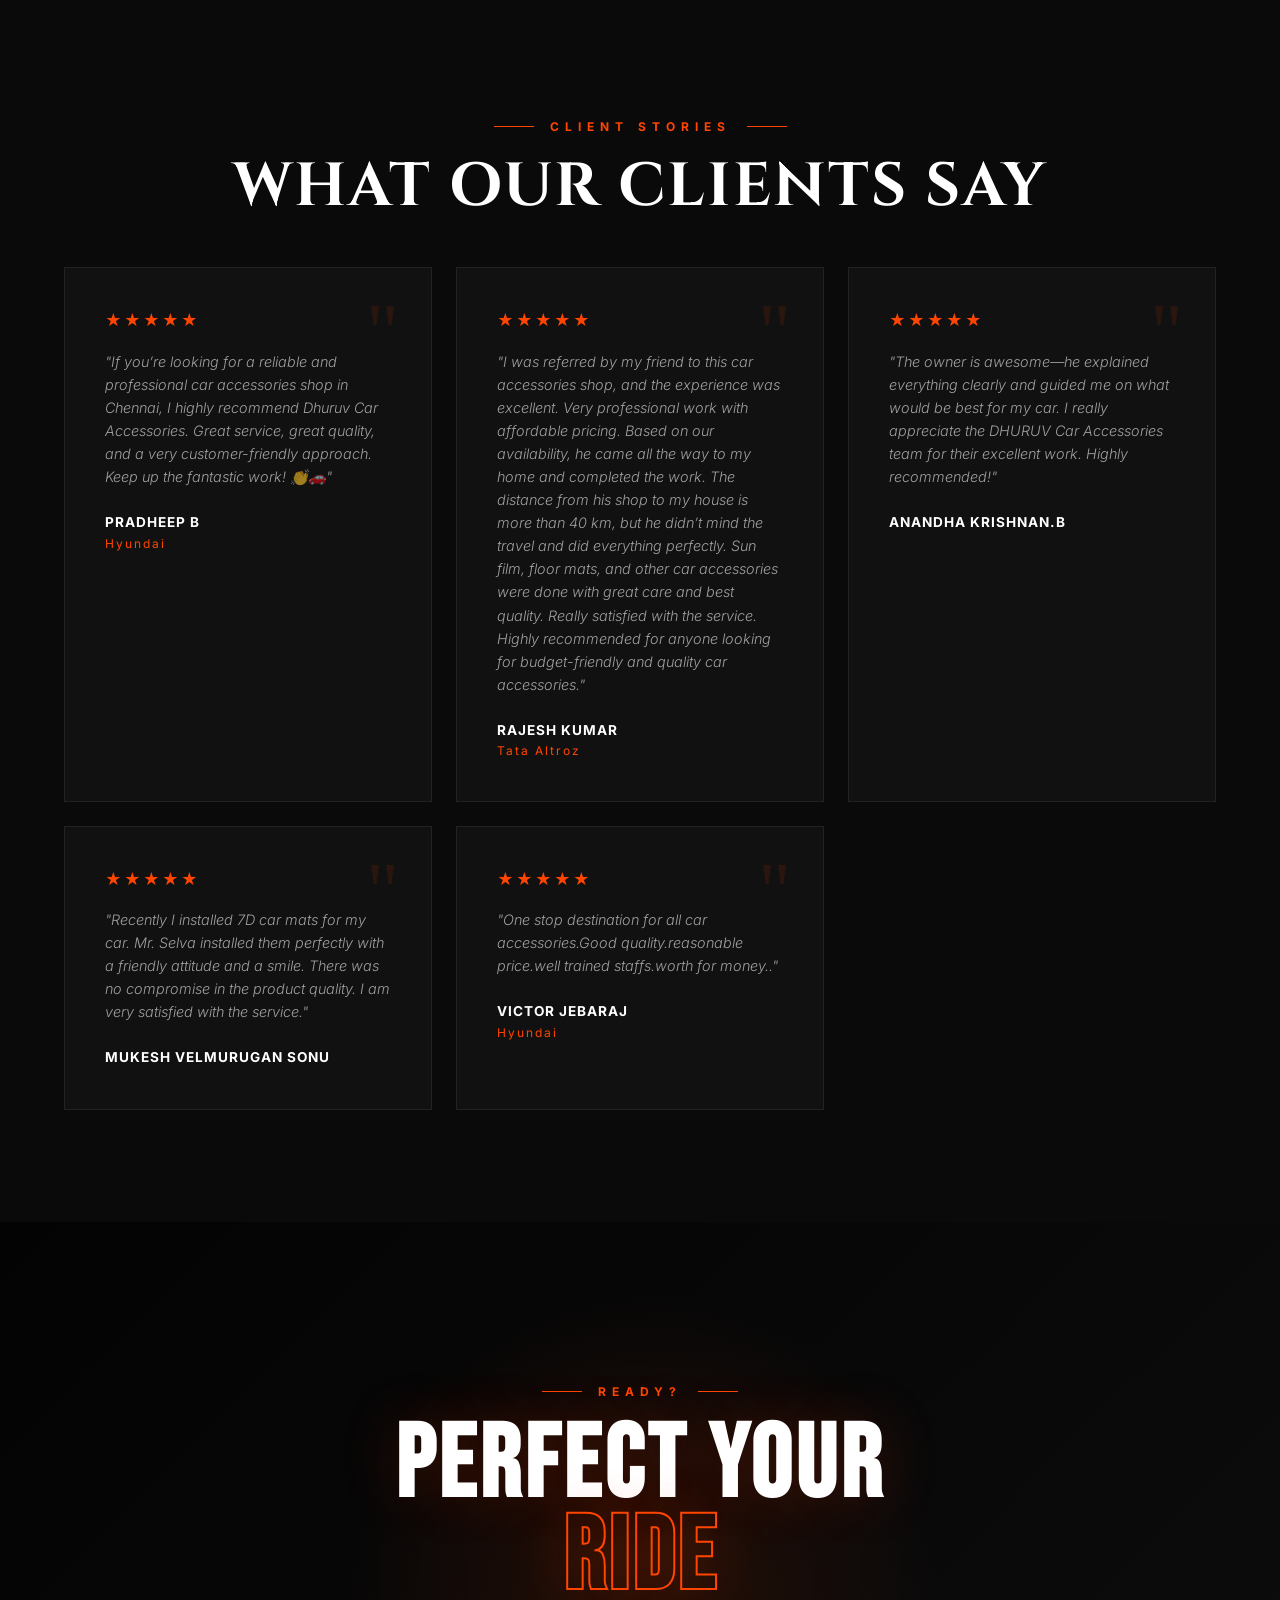
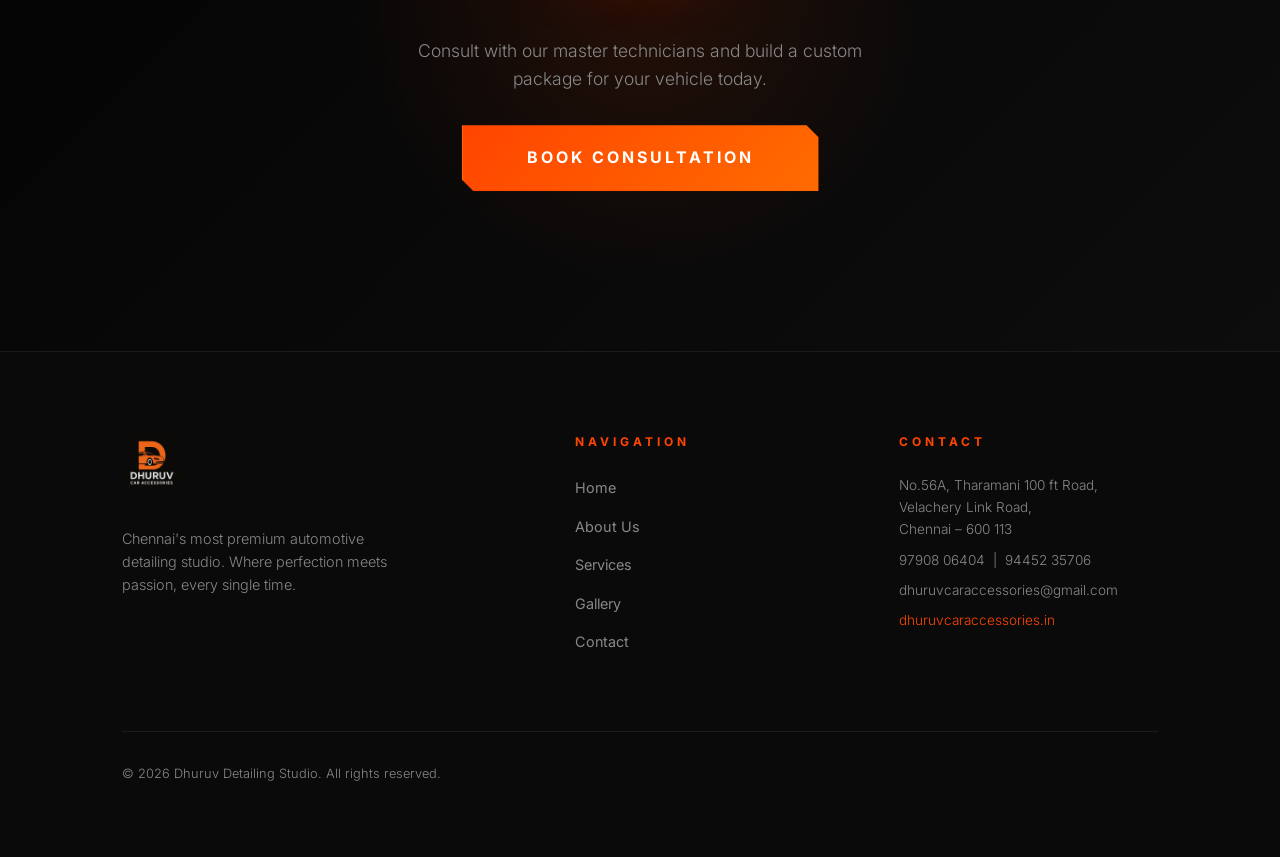
==== commit da058f11: "new8" ====
--- a/index.html
+++ b/index.html
@@ -483,26 +483,37 @@
                 <div class="testimonial-card reveal reveal-delay-1">
                     <div class="testimonial-quote">"</div>
                     <div class="testimonial-stars">★★★★★</div>
-                    <p class="testimonial-text">"Absolutely phenomenal work. My Lamborghini looks better than the day it
-                        rolled out of the showroom. The ceramic coating is flawless."</p>
-                    <div class="testimonial-author">Arjun Mehta</div>
-                    <div class="testimonial-car">Lamborghini Huracán</div>
+                    <p class="testimonial-text">"If you’re looking for a reliable and professional car accessories shop in Chennai, I highly recommend Dhuruv Car Accessories. Great service, great quality, and a very customer-friendly approach.
+Keep up the fantastic work! 👏🚗"</p>
+                    <div class="testimonial-author">Pradheep B</div>
+                    <div class="testimonial-car">Hyundai</div>
                 </div>
                 <div class="testimonial-card reveal reveal-delay-2">
                     <div class="testimonial-quote">"</div>
                     <div class="testimonial-stars">★★★★★</div>
-                    <p class="testimonial-text">"The paint correction on my M5 is beyond belief. They eliminated 3 years
-                        of swirl marks in one visit. Dhuruv and his team are true artists."</p>
-                    <div class="testimonial-author">Rohit Kapoor</div>
-                    <div class="testimonial-car">BMW M5 Competition</div>
+                    <p class="testimonial-text">"I was referred by my friend to this car accessories shop, and the experience was excellent. Very professional work with affordable pricing. Based on our availability, he came all the way to my home and completed the work. The distance from his shop to my house is more than 40 km, but he didn’t mind the travel and did everything perfectly. Sun film, floor mats, and other car accessories were done with great care and best quality. Really satisfied with the service. Highly recommended for anyone looking for budget-friendly and quality car accessories."</p>
+                    <div class="testimonial-author">Rajesh Kumar</div>
+                    <div class="testimonial-car">Tata Altroz</div>
                 </div>
                 <div class="testimonial-card reveal reveal-delay-3">
                     <div class="testimonial-quote">"</div>
                     <div class="testimonial-stars">★★★★★</div>
-                    <p class="testimonial-text">"Best detailing studio in Chennai. Period. The PPF they applied is
-                        seamless and the attention to detail is unmatched. Worth every penny."</p>
-                    <div class="testimonial-author">Priya Sundaram</div>
-                    <div class="testimonial-car">Porsche 911 Carrera</div>
+                    <p class="testimonial-text">"The owner is awesome—he explained everything clearly and guided me on what would be best for my car. I really appreciate the DHURUV Car Accessories team for their excellent work.
+Highly recommended!"</p>
+                    <div class="testimonial-author">Anandha krishnan.B</div>
+                </div>
+                <div class="testimonial-card reveal reveal-delay-3">
+                    <div class="testimonial-quote">"</div>
+                    <div class="testimonial-stars">★★★★★</div>
+                    <p class="testimonial-text">"Recently I installed 7D car mats for my car. Mr. Selva installed them perfectly with a friendly attitude and a smile. There was no compromise in the product quality. I am very satisfied with the service."</p>
+                    <div class="testimonial-author">mukesh velmurugan sonu</div>
+                </div>
+                <div class="testimonial-card reveal reveal-delay-3">
+                    <div class="testimonial-quote">"</div>
+                    <div class="testimonial-stars">★★★★★</div>
+                    <p class="testimonial-text">"One stop destination for all car accessories.Good quality.reasonable price.well trained staffs.worth for money.."</p>
+                    <div class="testimonial-author">Victor Jebaraj</div>
+                    <div class="testimonial-car">Hyundai</div>
                 </div>
             </div>
         </div>
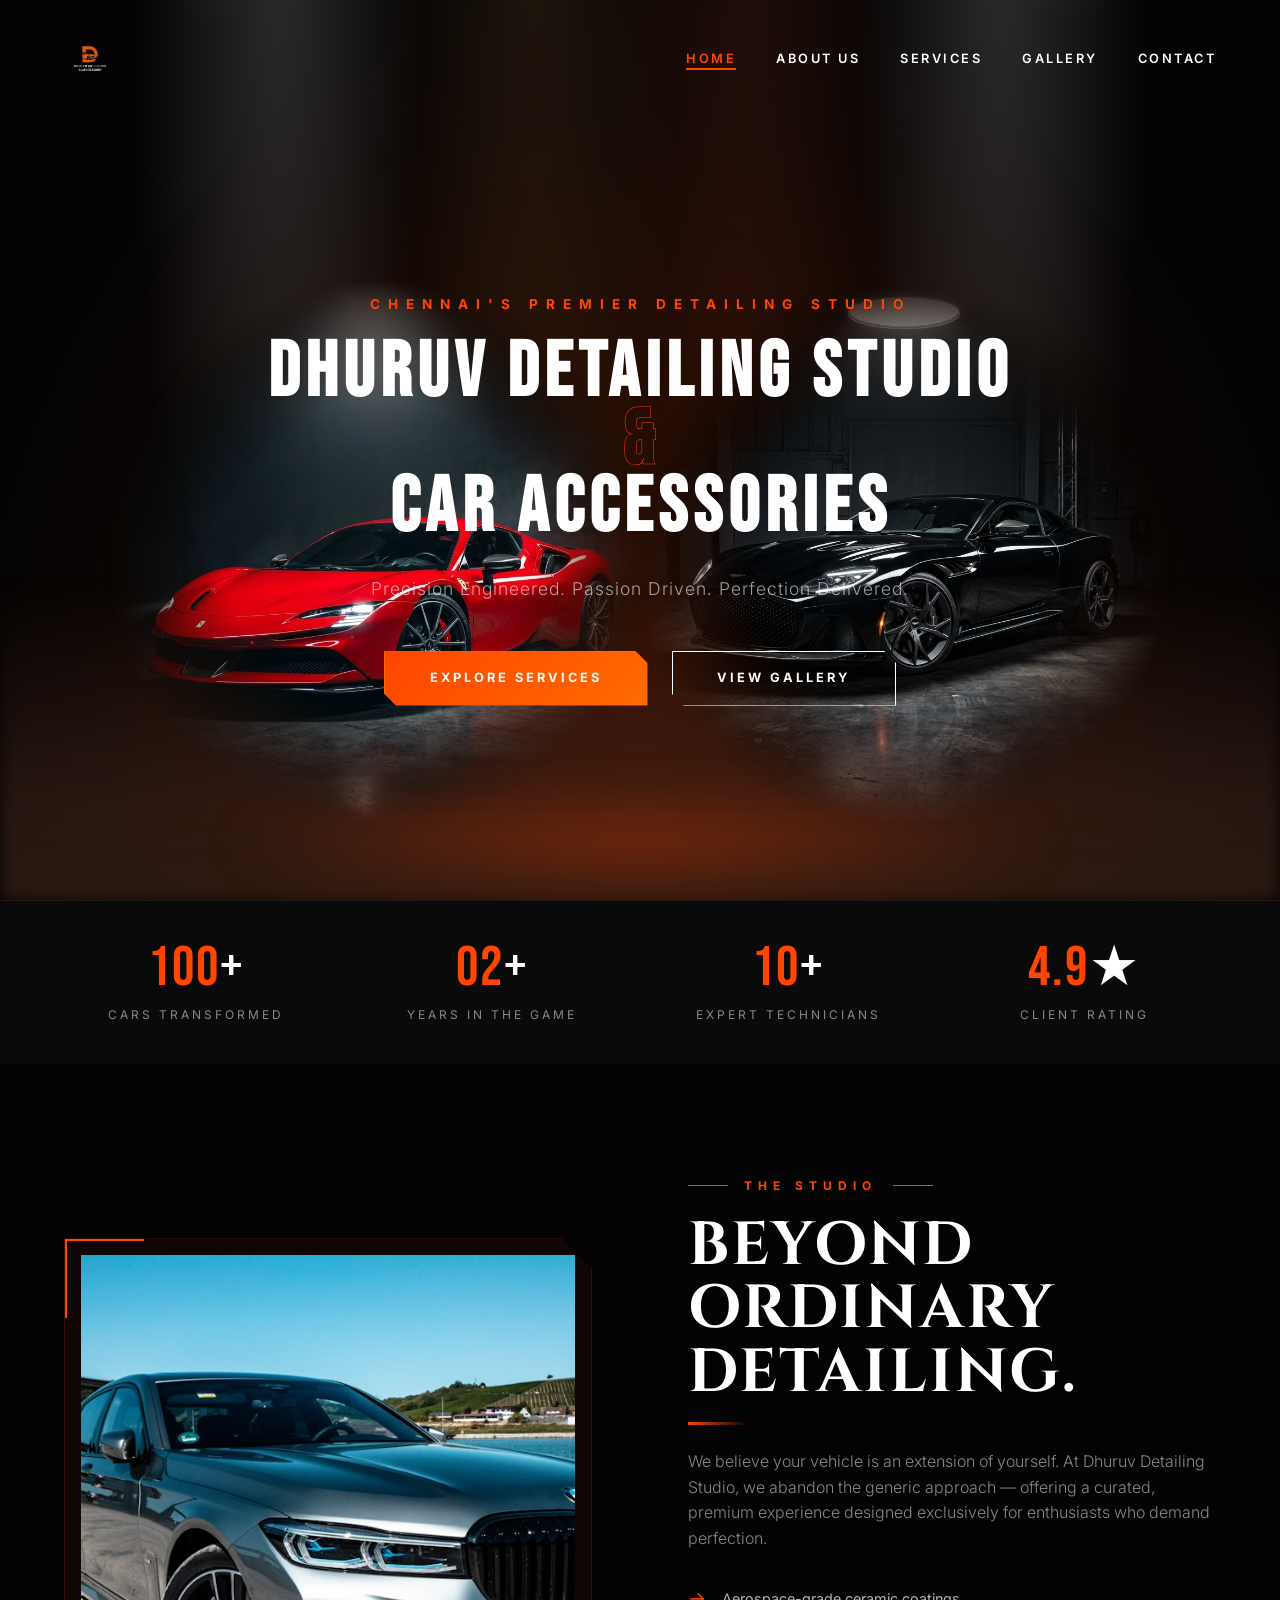
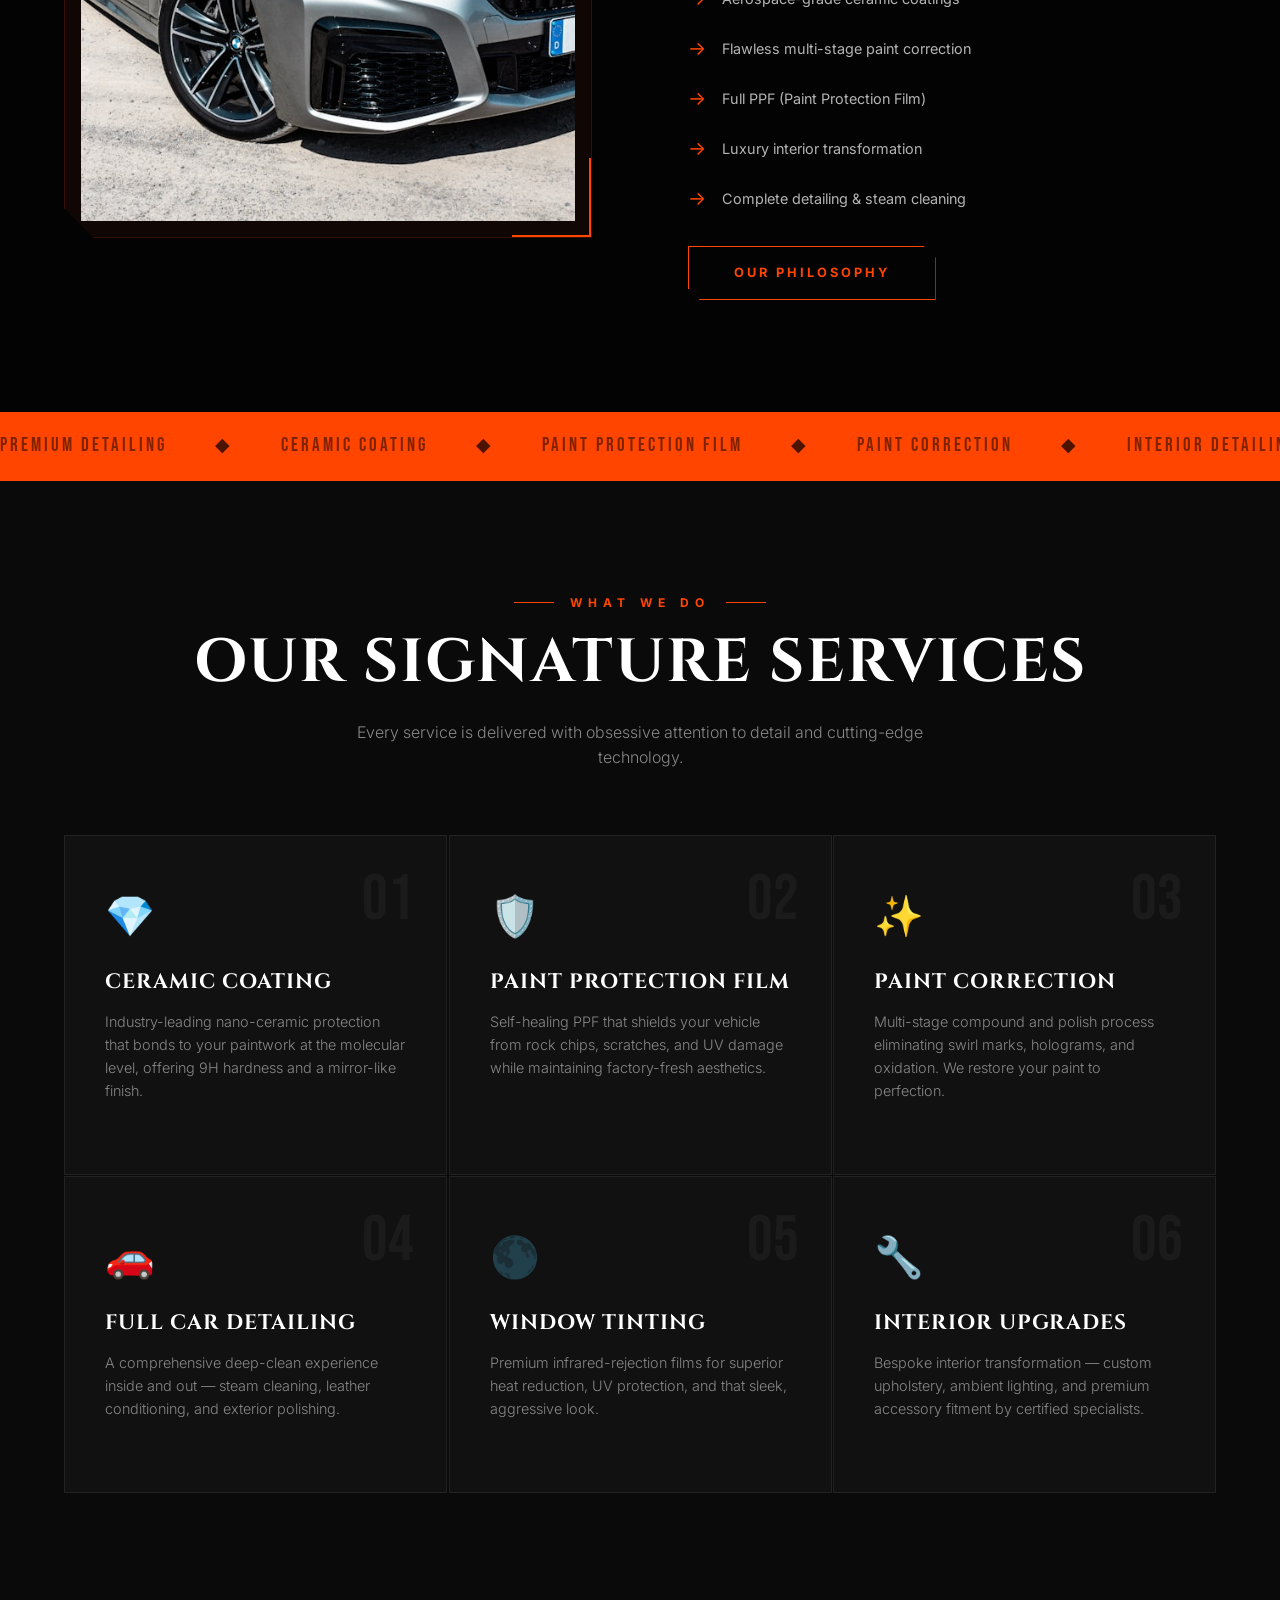
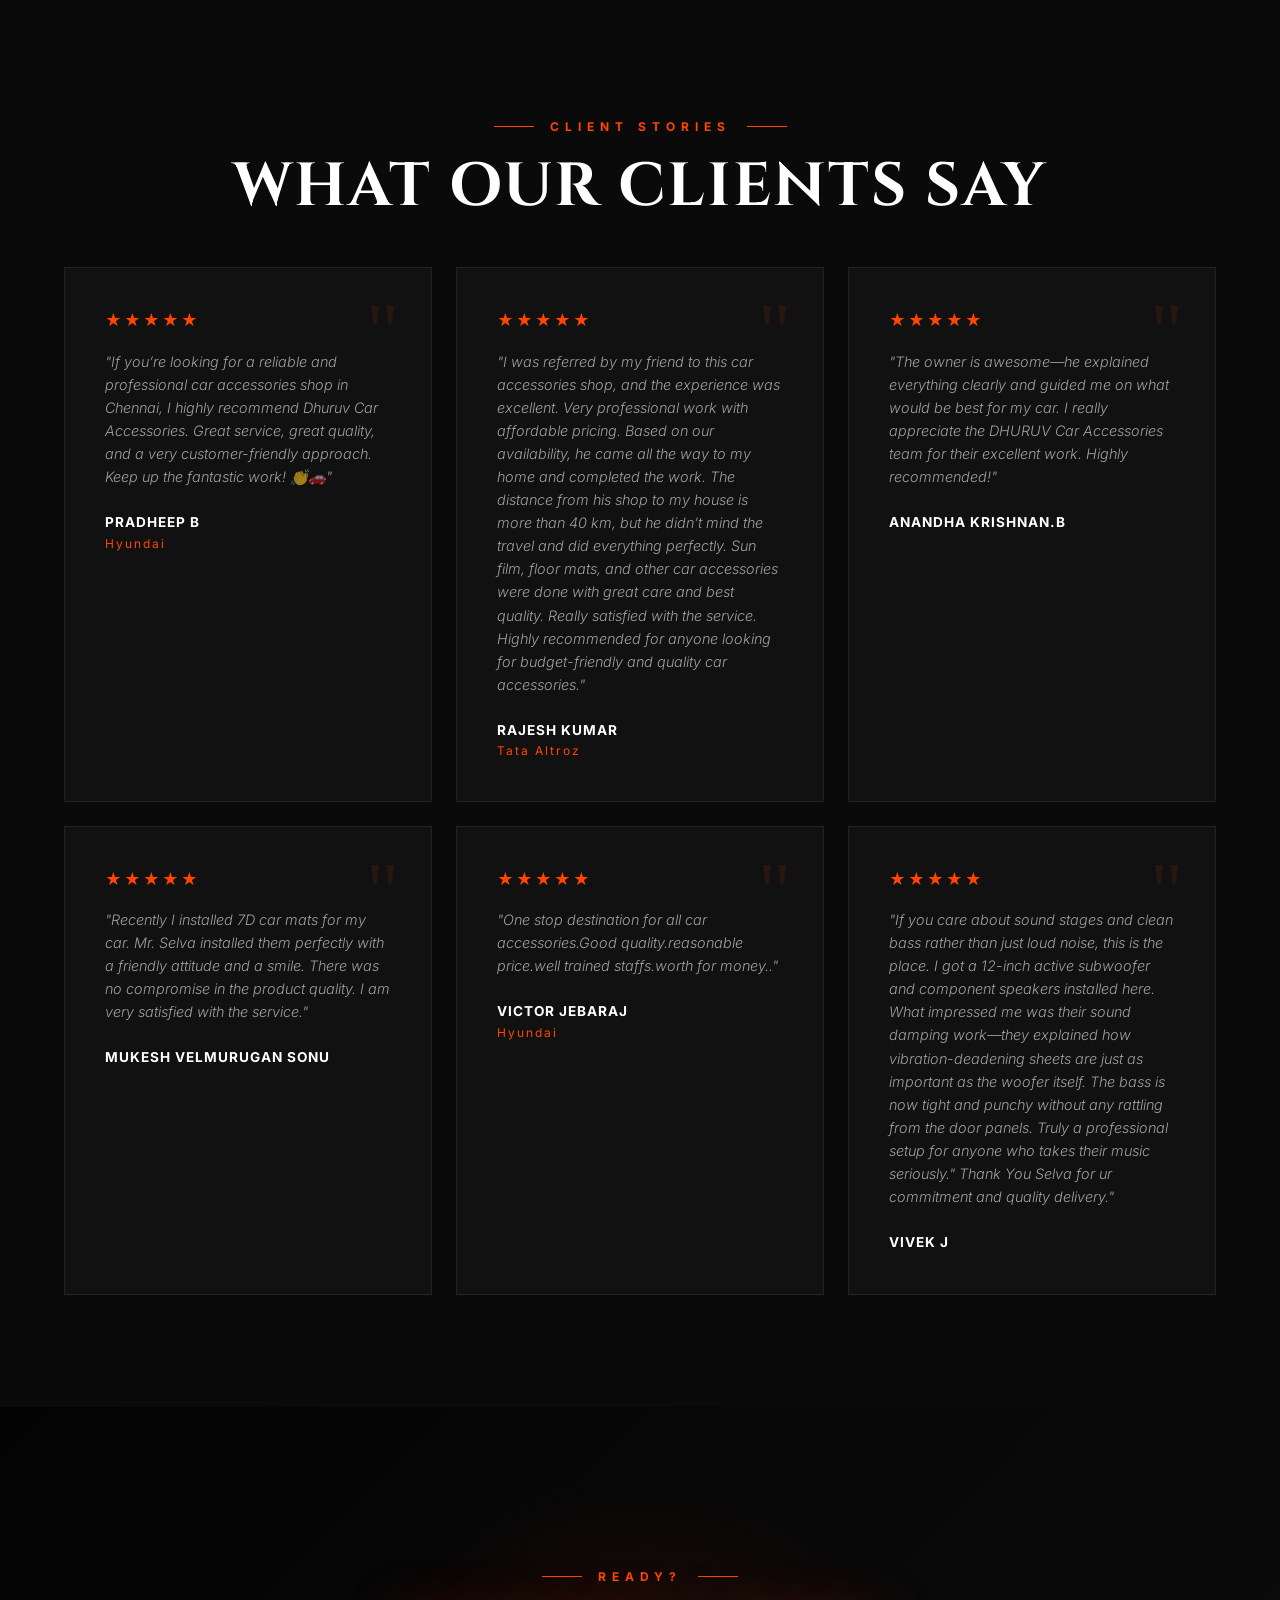
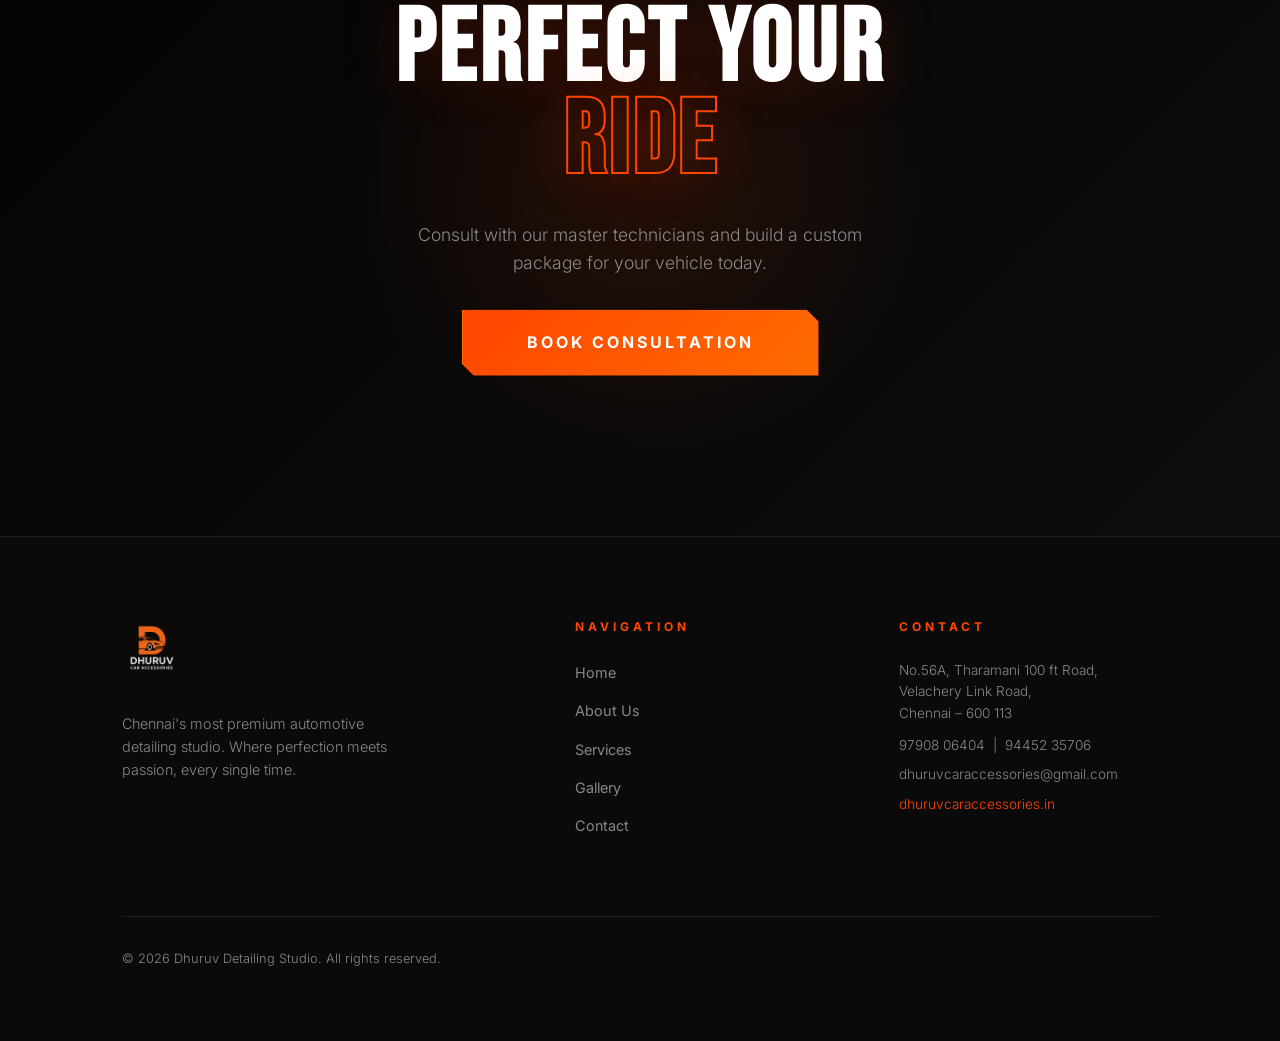
==== commit 0c49f758: "reviews" ====
--- a/index.html
+++ b/index.html
@@ -515,6 +515,12 @@
                     <div class="testimonial-author">Victor Jebaraj</div>
                     <div class="testimonial-car">Hyundai</div>
                 </div>
+                <div class="testimonial-card reveal reveal-delay-3">
+                    <div class="testimonial-quote">"</div>
+                    <div class="testimonial-stars">★★★★★</div>
+                    <p class="testimonial-text">"If you care about sound stages and clean bass rather than just loud noise, this is the place. I got a 12-inch active subwoofer and component speakers installed here. What impressed me was their sound damping work—they explained how vibration-deadening sheets are just as important as the woofer itself. The bass is now tight and punchy without any rattling from the door panels. Truly a professional setup for anyone who takes their music seriously." Thank You Selva for ur commitment and quality delivery."</p>
+                    <div class="testimonial-author">Vivek J</div>
+                </div>     
             </div>
         </div>
     </section>
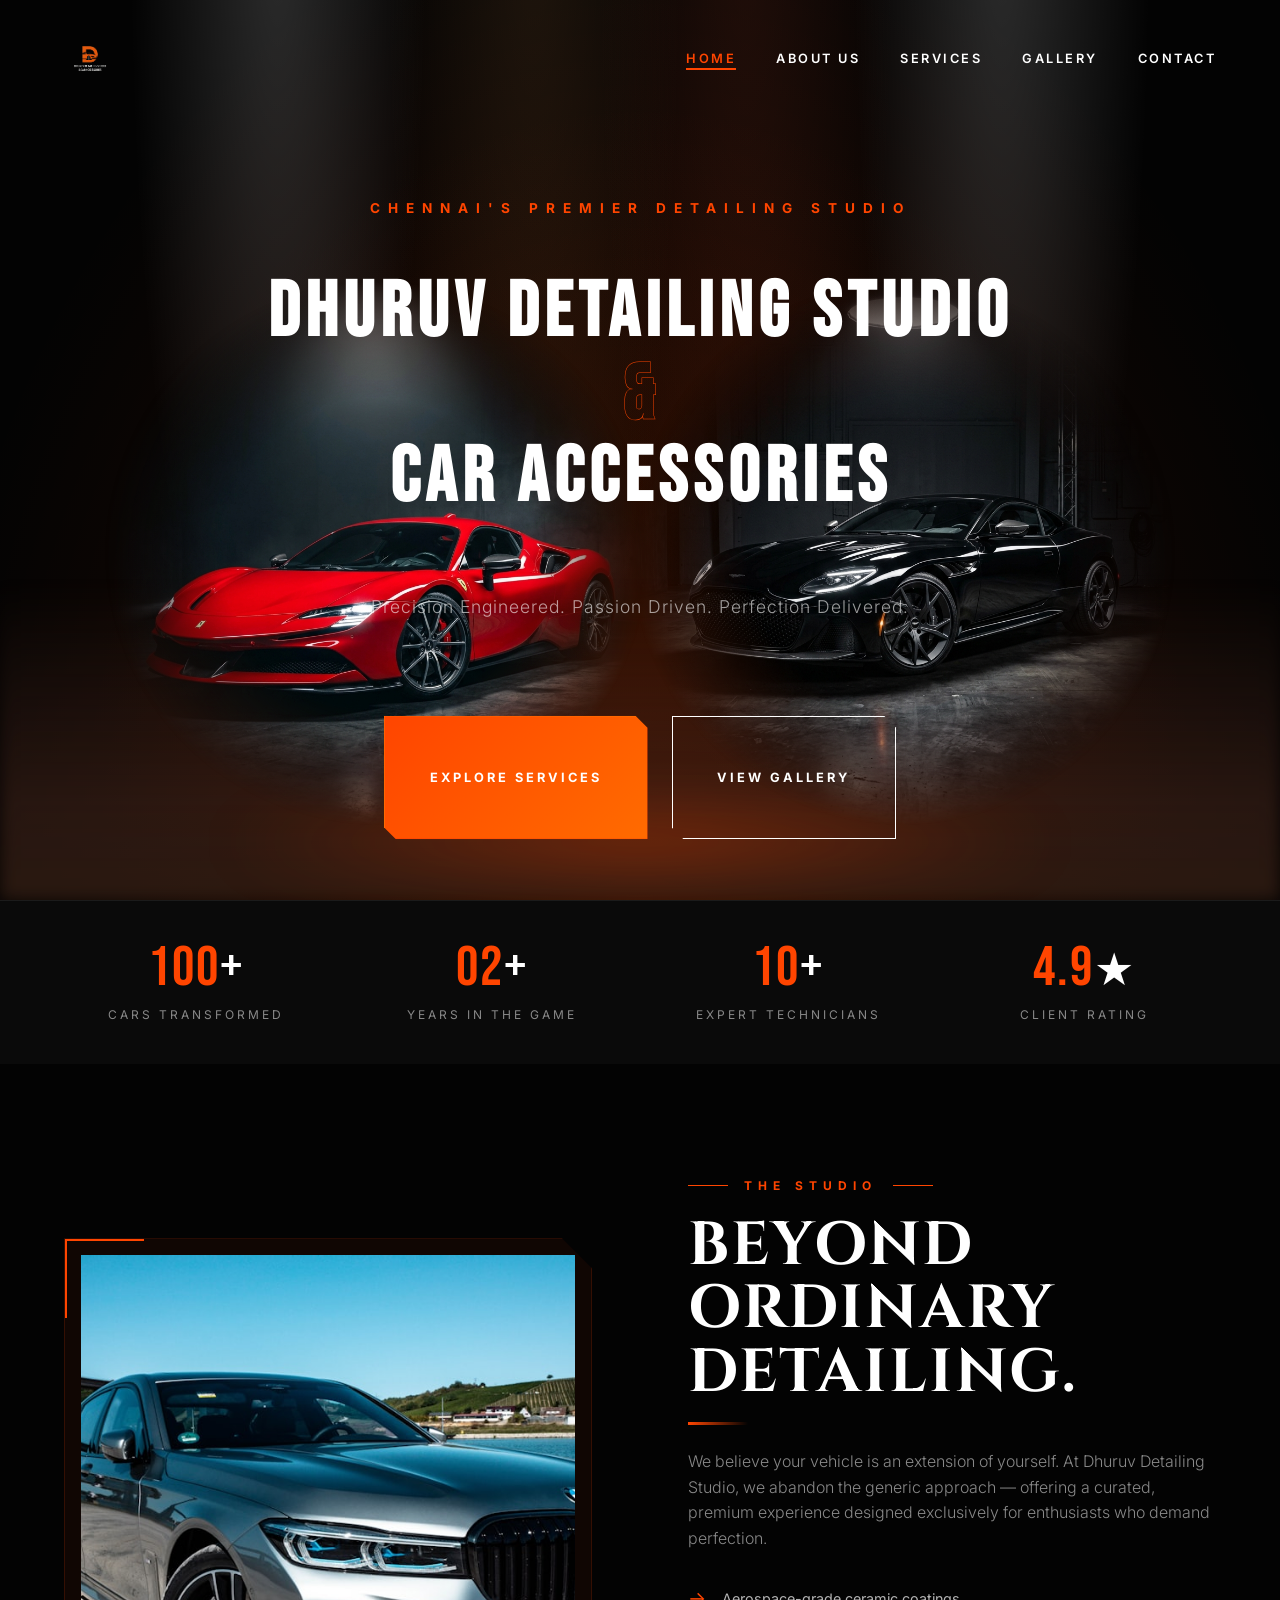
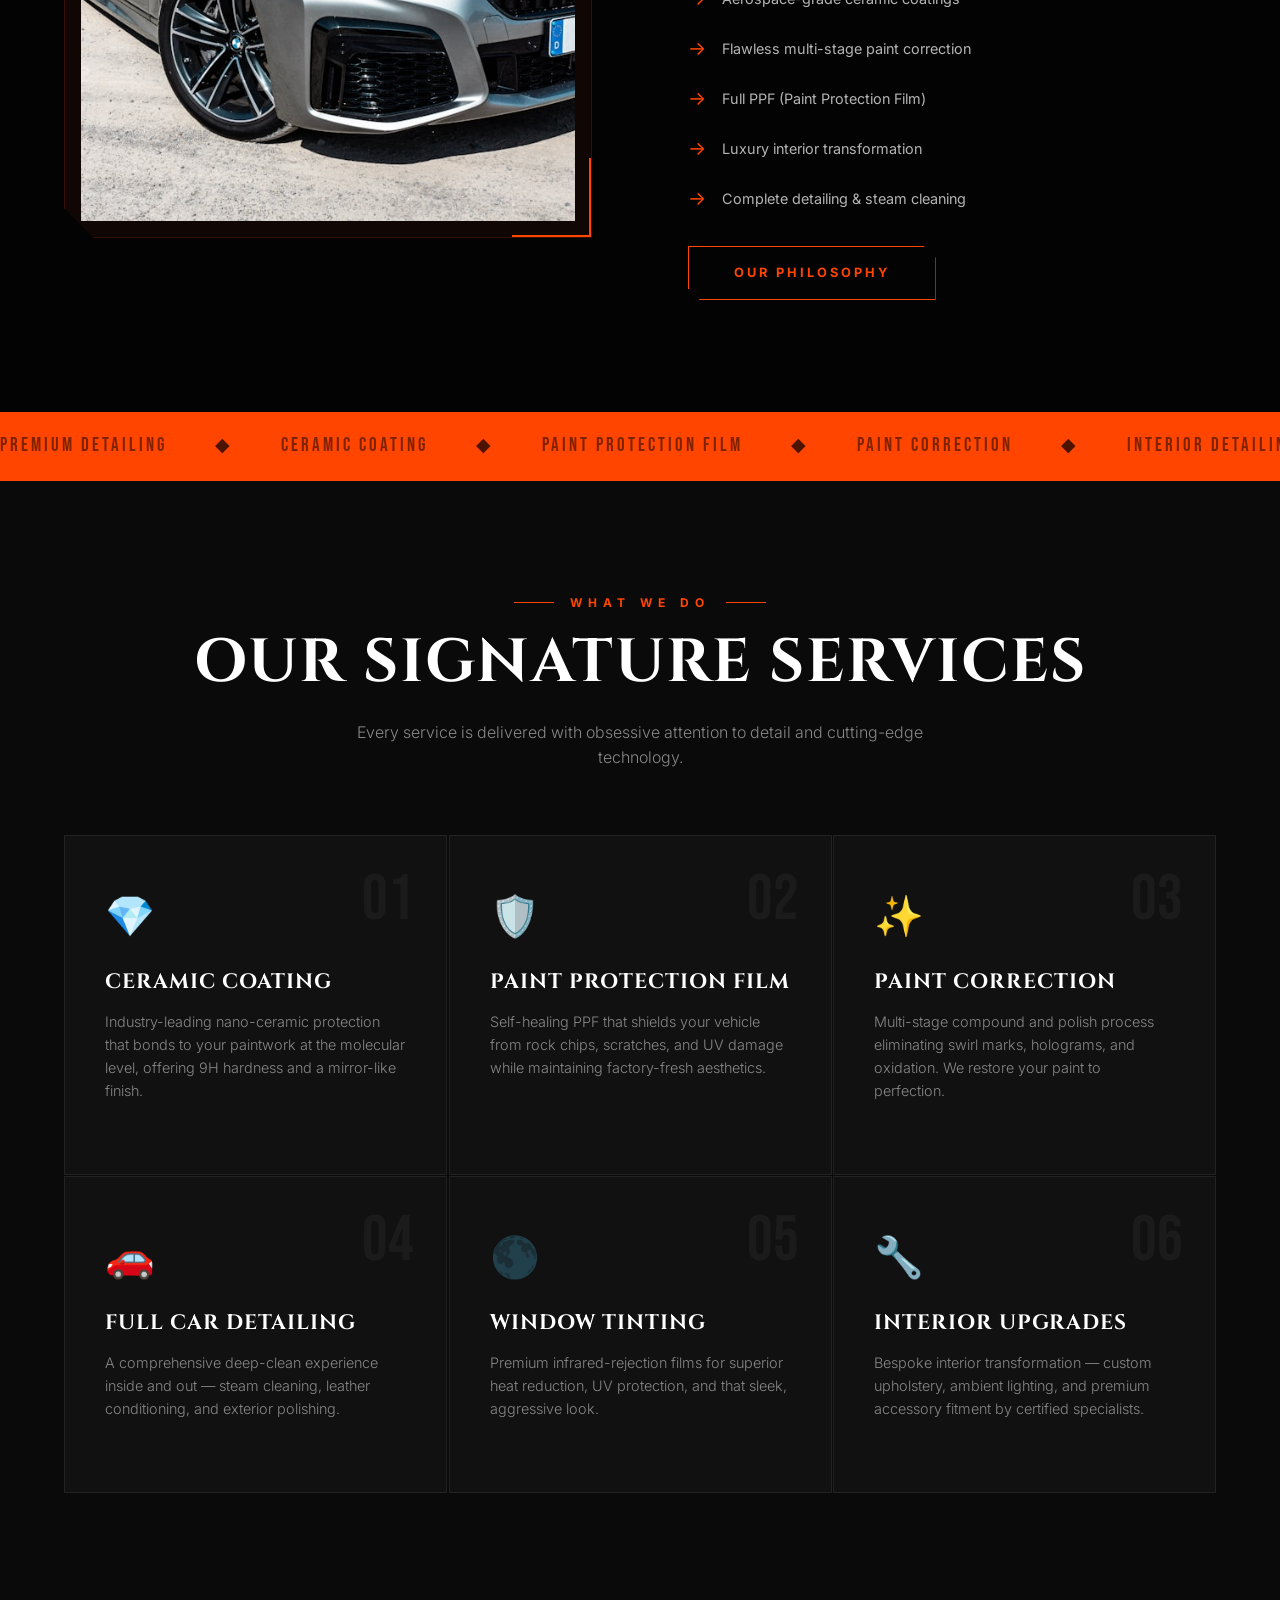
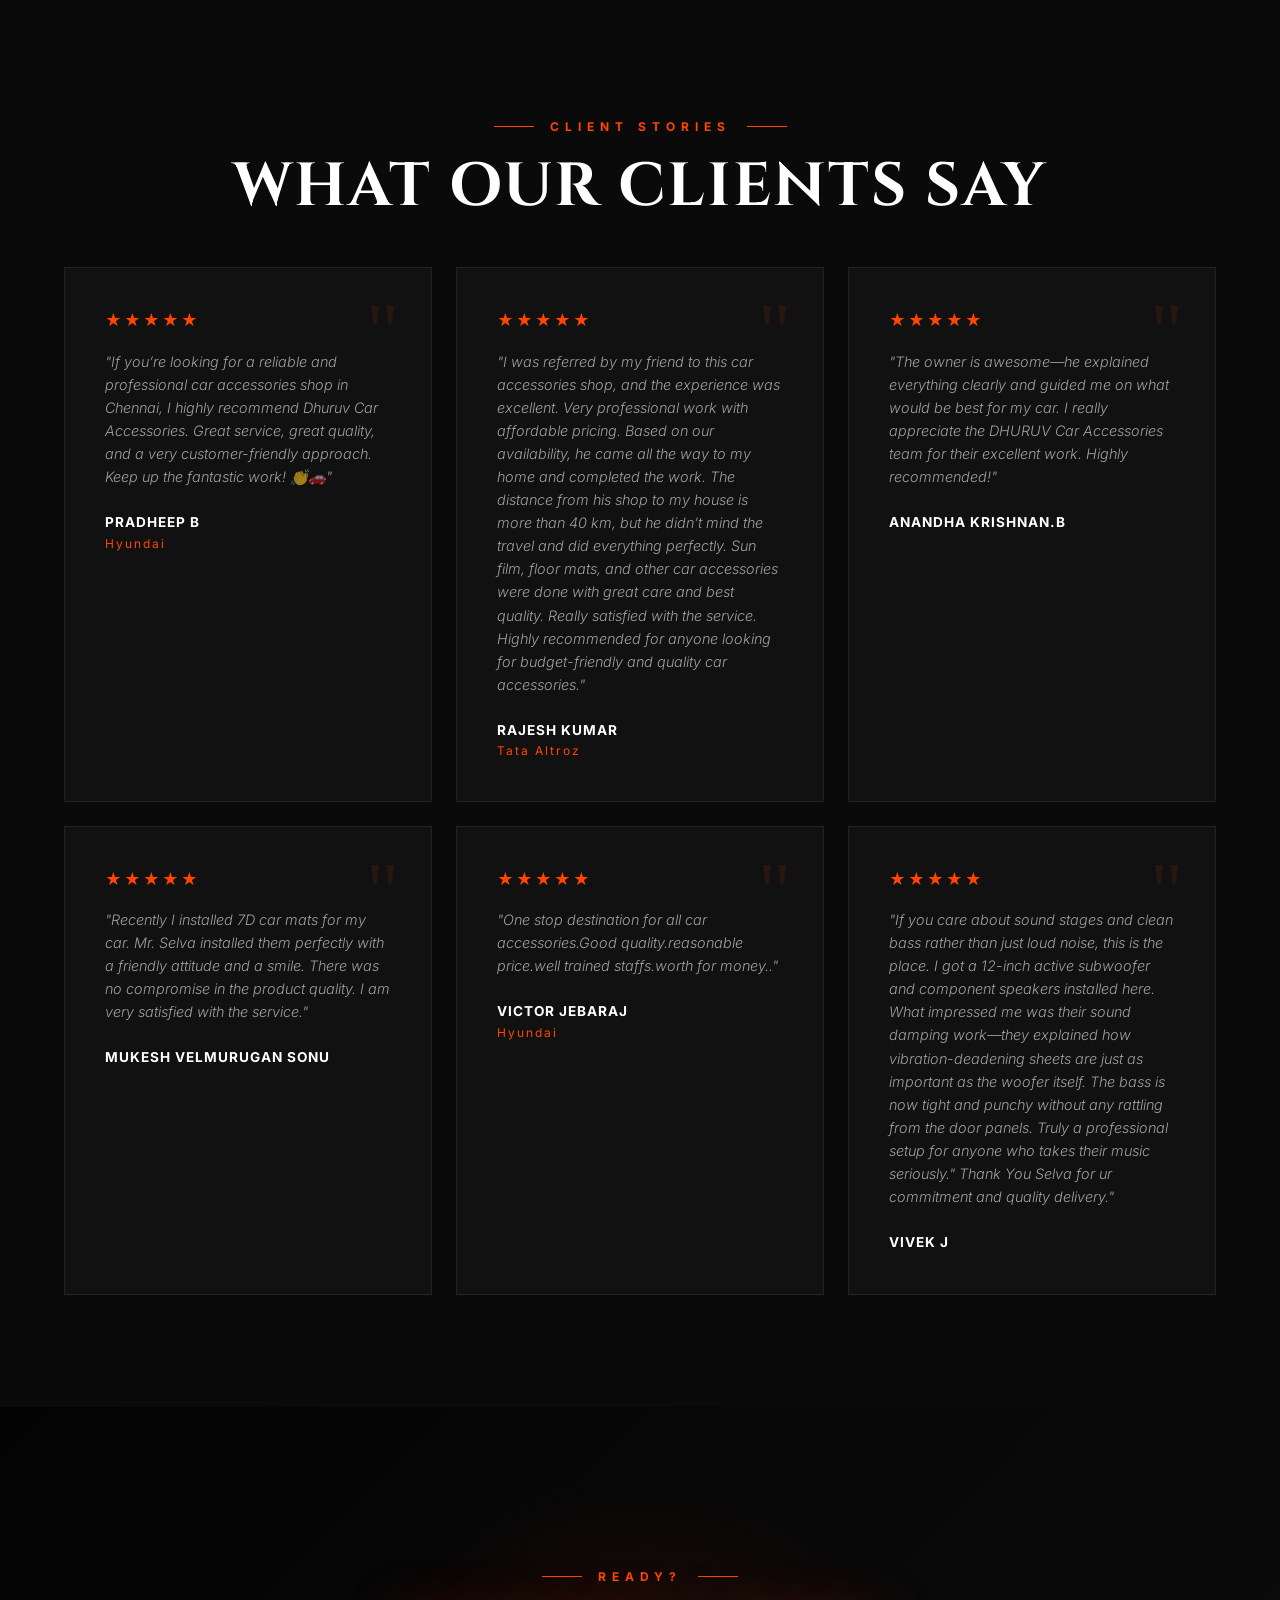
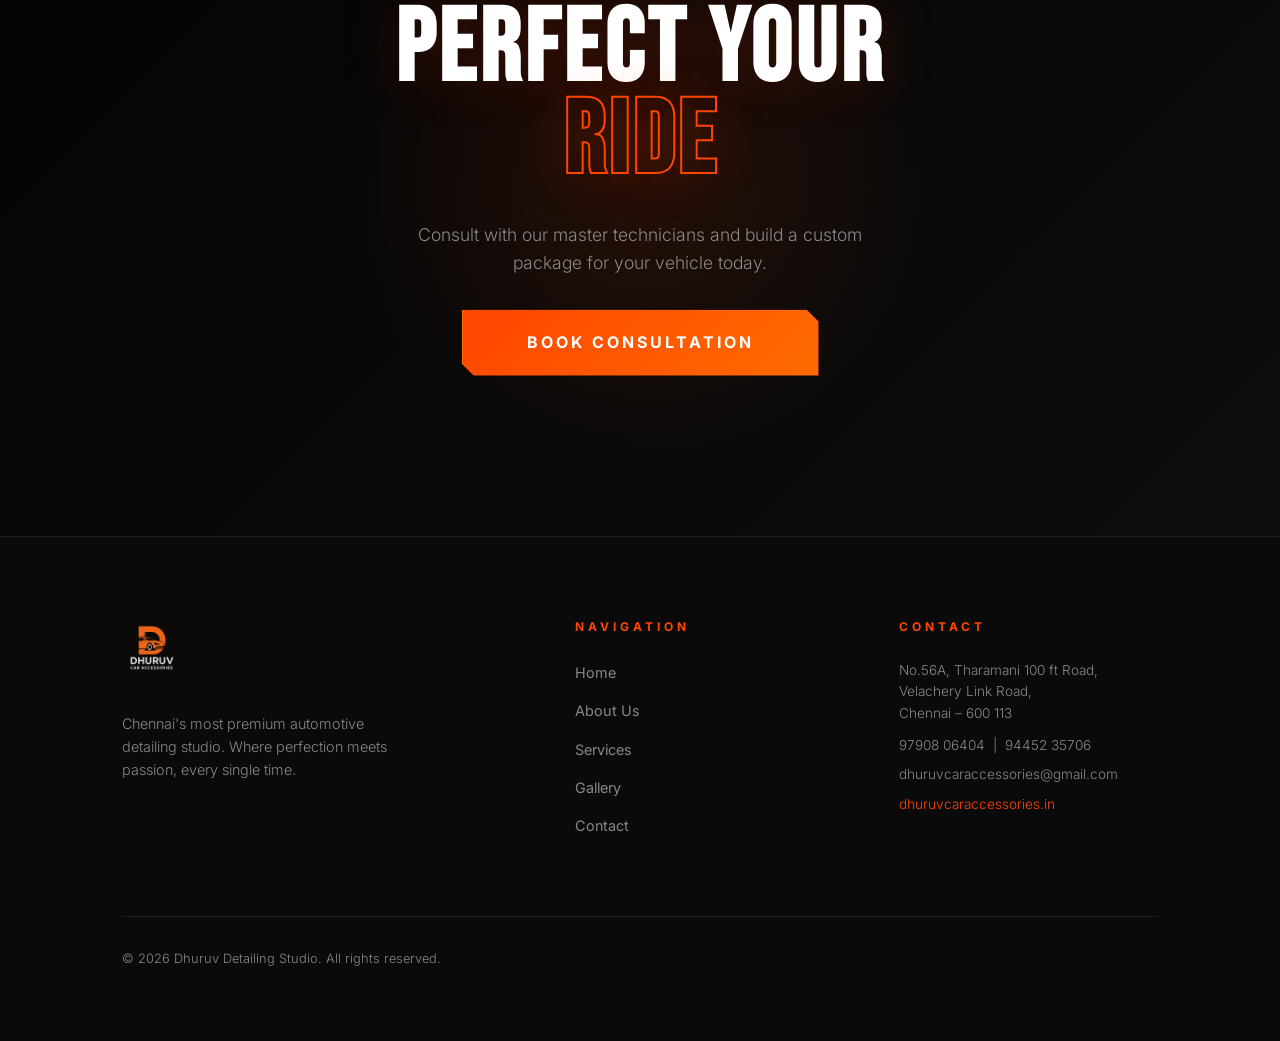
==== commit f0acf250: "gap" ====
--- a/index.html
+++ b/index.html
@@ -316,7 +316,7 @@
                 <div class="stat-sub">Expert Technicians</div>
             </div>
             <div class="reveal reveal-delay-4">
-                <div class="stat-num">4.9<span style="color:#fff">★</span></div>
+                <div class="stat-num">4.9<span style="color:#fff;font-size:80%;">★</span></div>
                 <div class="stat-sub">Client Rating</div>
             </div>
         </div>
--- a/style.css
+++ b/style.css
@@ -1061,6 +1061,7 @@
     z-index: 10;
     max-width: 1000px;
     padding: 0 2rem;
+    line-height:7;
 }
 
 .hero-eyebrow {
@@ -1085,10 +1086,11 @@
 } */
 
 
-.hero-headline {
+.hero-headline span{
     text-align: center;
     font-family: var(--font-display);
     text-transform: uppercase;
+    margin-bottom:15px;
 }
 
 /* FORCE single line */
@@ -1097,8 +1099,6 @@
     white-space: nowrap;
     font-size: clamp(1.5rem, 6vw, 7rem);
 }
-
-
 
 
 /* Next lines */
